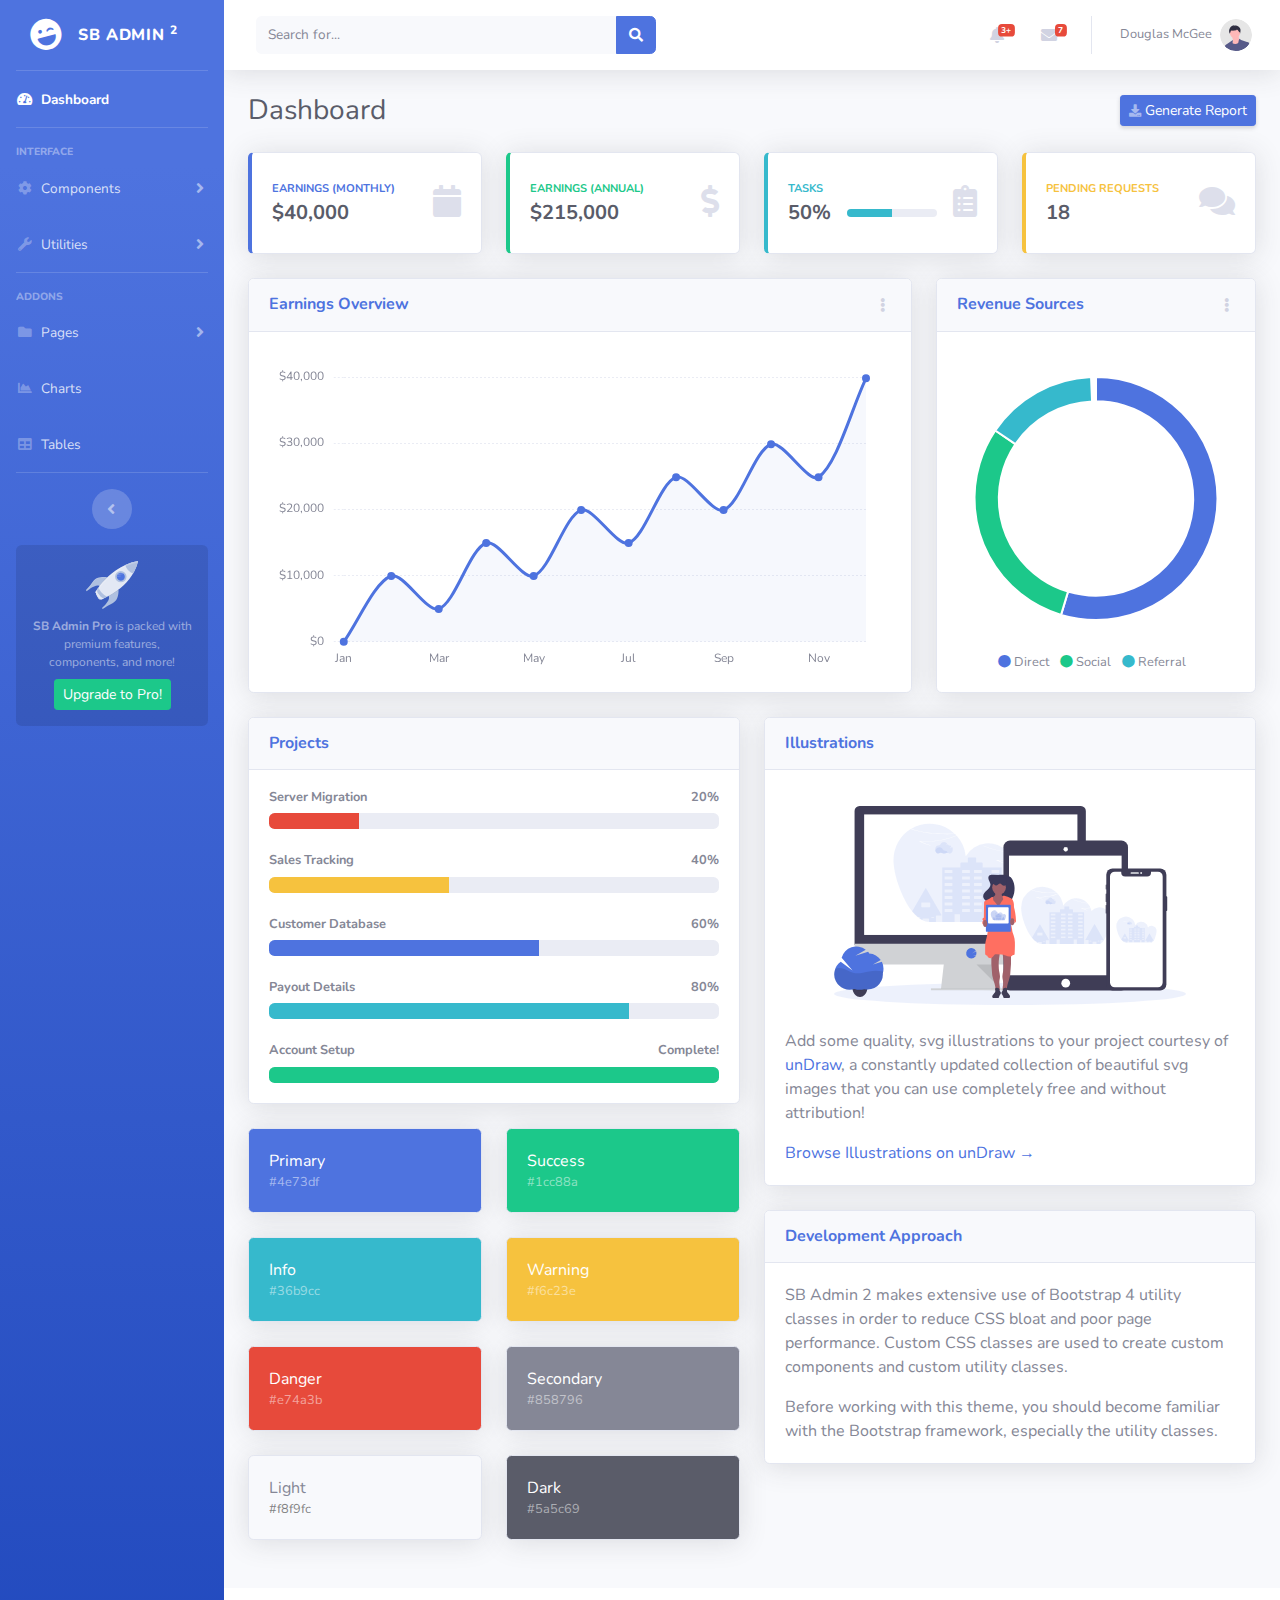
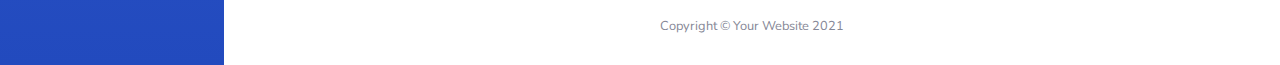
==== index.html @ ec5f6f96 "commit load template" ====
<!DOCTYPE html>
<html lang="en">

<head>

    <meta charset="utf-8">
    <meta http-equiv="X-UA-Compatible" content="IE=edge">
    <meta name="viewport" content="width=device-width, initial-scale=1, shrink-to-fit=no">
    <meta name="description" content="">
    <meta name="author" content="">

    <title>SB Admin 2 - Dashboard</title>

    <!-- Custom fonts for this template-->
    <link href="vendor/fontawesome-free/css/all.min.css" rel="stylesheet" type="text/css">
    <link
        href="https://fonts.googleapis.com/css?family=Nunito:200,200i,300,300i,400,400i,600,600i,700,700i,800,800i,900,900i"
        rel="stylesheet">

    <!-- Custom styles for this template-->
    <link href="css/sb-admin-2.min.css" rel="stylesheet">

</head>

<body id="page-top">

    <!-- Page Wrapper -->
    <div id="wrapper">

        <!-- Sidebar -->
        <ul class="navbar-nav bg-gradient-primary sidebar sidebar-dark accordion" id="accordionSidebar">

            <!-- Sidebar - Brand -->
            <a class="sidebar-brand d-flex align-items-center justify-content-center" href="index.html">
                <div class="sidebar-brand-icon rotate-n-15">
                    <i class="fas fa-laugh-wink"></i>
                </div>
                <div class="sidebar-brand-text mx-3">SB Admin <sup>2</sup></div>
            </a>

            <!-- Divider -->
            <hr class="sidebar-divider my-0">

            <!-- Nav Item - Dashboard -->
            <li class="nav-item active">
                <a class="nav-link" href="index.html">
                    <i class="fas fa-fw fa-tachometer-alt"></i>
                    <span>Dashboard</span></a>
            </li>

            <!-- Divider -->
            <hr class="sidebar-divider">

            <!-- Heading -->
            <div class="sidebar-heading">
                Interface
            </div>

            <!-- Nav Item - Pages Collapse Menu -->
            <li class="nav-item">
                <a class="nav-link collapsed" href="#" data-toggle="collapse" data-target="#collapseTwo"
                    aria-expanded="true" aria-controls="collapseTwo">
                    <i class="fas fa-fw fa-cog"></i>
                    <span>Components</span>
                </a>
                <div id="collapseTwo" class="collapse" aria-labelledby="headingTwo" data-parent="#accordionSidebar">
                    <div class="bg-white py-2 collapse-inner rounded">
                        <h6 class="collapse-header">Custom Components:</h6>
                        <a class="collapse-item" href="buttons.html">Buttons</a>
                        <a class="collapse-item" href="cards.html">Cards</a>
                    </div>
                </div>
            </li>

            <!-- Nav Item - Utilities Collapse Menu -->
            <li class="nav-item">
                <a class="nav-link collapsed" href="#" data-toggle="collapse" data-target="#collapseUtilities"
                    aria-expanded="true" aria-controls="collapseUtilities">
                    <i class="fas fa-fw fa-wrench"></i>
                    <span>Utilities</span>
                </a>
                <div id="collapseUtilities" class="collapse" aria-labelledby="headingUtilities"
                    data-parent="#accordionSidebar">
                    <div class="bg-white py-2 collapse-inner rounded">
                        <h6 class="collapse-header">Custom Utilities:</h6>
                        <a class="collapse-item" href="utilities-color.html">Colors</a>
                        <a class="collapse-item" href="utilities-border.html">Borders</a>
                        <a class="collapse-item" href="utilities-animation.html">Animations</a>
                        <a class="collapse-item" href="utilities-other.html">Other</a>
                    </div>
                </div>
            </li>

            <!-- Divider -->
            <hr class="sidebar-divider">

            <!-- Heading -->
            <div class="sidebar-heading">
                Addons
            </div>

            <!-- Nav Item - Pages Collapse Menu -->
            <li class="nav-item">
                <a class="nav-link collapsed" href="#" data-toggle="collapse" data-target="#collapsePages"
                    aria-expanded="true" aria-controls="collapsePages">
                    <i class="fas fa-fw fa-folder"></i>
                    <span>Pages</span>
                </a>
                <div id="collapsePages" class="collapse" aria-labelledby="headingPages" data-parent="#accordionSidebar">
                    <div class="bg-white py-2 collapse-inner rounded">
                        <h6 class="collapse-header">Login Screens:</h6>
                        <a class="collapse-item" href="login.html">Login</a>
                        <a class="collapse-item" href="register.html">Register</a>
                        <a class="collapse-item" href="forgot-password.html">Forgot Password</a>
                        <div class="collapse-divider"></div>
                        <h6 class="collapse-header">Other Pages:</h6>
                        <a class="collapse-item" href="404.html">404 Page</a>
                        <a class="collapse-item" href="blank.html">Blank Page</a>
                    </div>
                </div>
            </li>

            <!-- Nav Item - Charts -->
            <li class="nav-item">
                <a class="nav-link" href="charts.html">
                    <i class="fas fa-fw fa-chart-area"></i>
                    <span>Charts</span></a>
            </li>

            <!-- Nav Item - Tables -->
            <li class="nav-item">
                <a class="nav-link" href="tables.html">
                    <i class="fas fa-fw fa-table"></i>
                    <span>Tables</span></a>
            </li>

            <!-- Divider -->
            <hr class="sidebar-divider d-none d-md-block">

            <!-- Sidebar Toggler (Sidebar) -->
            <div class="text-center d-none d-md-inline">
                <button class="rounded-circle border-0" id="sidebarToggle"></button>
            </div>

            <!-- Sidebar Message -->
            <div class="sidebar-card d-none d-lg-flex">
                <img class="sidebar-card-illustration mb-2" src="img/undraw_rocket.svg" alt="...">
                <p class="text-center mb-2"><strong>SB Admin Pro</strong> is packed with premium features, components, and more!</p>
                <a class="btn btn-success btn-sm" href="https://startbootstrap.com/theme/sb-admin-pro">Upgrade to Pro!</a>
            </div>

        </ul>
        <!-- End of Sidebar -->

        <!-- Content Wrapper -->
        <div id="content-wrapper" class="d-flex flex-column">

            <!-- Main Content -->
            <div id="content">

                <!-- Topbar -->
                <nav class="navbar navbar-expand navbar-light bg-white topbar mb-4 static-top shadow">

                    <!-- Sidebar Toggle (Topbar) -->
                    <button id="sidebarToggleTop" class="btn btn-link d-md-none rounded-circle mr-3">
                        <i class="fa fa-bars"></i>
                    </button>

                    <!-- Topbar Search -->
                    <form
                        class="d-none d-sm-inline-block form-inline mr-auto ml-md-3 my-2 my-md-0 mw-100 navbar-search">
                        <div class="input-group">
                            <input type="text" class="form-control bg-light border-0 small" placeholder="Search for..."
                                aria-label="Search" aria-describedby="basic-addon2">
                            <div class="input-group-append">
                                <button class="btn btn-primary" type="button">
                                    <i class="fas fa-search fa-sm"></i>
                                </button>
                            </div>
                        </div>
                    </form>

                    <!-- Topbar Navbar -->
                    <ul class="navbar-nav ml-auto">

                        <!-- Nav Item - Search Dropdown (Visible Only XS) -->
                        <li class="nav-item dropdown no-arrow d-sm-none">
                            <a class="nav-link dropdown-toggle" href="#" id="searchDropdown" role="button"
                                data-toggle="dropdown" aria-haspopup="true" aria-expanded="false">
                                <i class="fas fa-search fa-fw"></i>
                            </a>
                            <!-- Dropdown - Messages -->
                            <div class="dropdown-menu dropdown-menu-right p-3 shadow animated--grow-in"
                                aria-labelledby="searchDropdown">
                                <form class="form-inline mr-auto w-100 navbar-search">
                                    <div class="input-group">
                                        <input type="text" class="form-control bg-light border-0 small"
                                            placeholder="Search for..." aria-label="Search"
                                            aria-describedby="basic-addon2">
                                        <div class="input-group-append">
                                            <button class="btn btn-primary" type="button">
                                                <i class="fas fa-search fa-sm"></i>
                                            </button>
                                        </div>
                                    </div>
                                </form>
                            </div>
                        </li>

                        <!-- Nav Item - Alerts -->
                        <li class="nav-item dropdown no-arrow mx-1">
                            <a class="nav-link dropdown-toggle" href="#" id="alertsDropdown" role="button"
                                data-toggle="dropdown" aria-haspopup="true" aria-expanded="false">
                                <i class="fas fa-bell fa-fw"></i>
                                <!-- Counter - Alerts -->
                                <span class="badge badge-danger badge-counter">3+</span>
                            </a>
                            <!-- Dropdown - Alerts -->
                            <div class="dropdown-list dropdown-menu dropdown-menu-right shadow animated--grow-in"
                                aria-labelledby="alertsDropdown">
                                <h6 class="dropdown-header">
                                    Alerts Center
                                </h6>
                                <a class="dropdown-item d-flex align-items-center" href="#">
                                    <div class="mr-3">
                                        <div class="icon-circle bg-primary">
                                            <i class="fas fa-file-alt text-white"></i>
                                        </div>
                                    </div>
                                    <div>
                                        <div class="small text-gray-500">December 12, 2019</div>
                                        <span class="font-weight-bold">A new monthly report is ready to download!</span>
                                    </div>
                                </a>
                                <a class="dropdown-item d-flex align-items-center" href="#">
                                    <div class="mr-3">
                                        <div class="icon-circle bg-success">
                                            <i class="fas fa-donate text-white"></i>
                                        </div>
                                    </div>
                                    <div>
                                        <div class="small text-gray-500">December 7, 2019</div>
                                        $290.29 has been deposited into your account!
                                    </div>
                                </a>
                                <a class="dropdown-item d-flex align-items-center" href="#">
                                    <div class="mr-3">
                                        <div class="icon-circle bg-warning">
                                            <i class="fas fa-exclamation-triangle text-white"></i>
                                        </div>
                                    </div>
                                    <div>
                                        <div class="small text-gray-500">December 2, 2019</div>
                                        Spending Alert: We've noticed unusually high spending for your account.
                                    </div>
                                </a>
                                <a class="dropdown-item text-center small text-gray-500" href="#">Show All Alerts</a>
                            </div>
                        </li>

                        <!-- Nav Item - Messages -->
                        <li class="nav-item dropdown no-arrow mx-1">
                            <a class="nav-link dropdown-toggle" href="#" id="messagesDropdown" role="button"
                                data-toggle="dropdown" aria-haspopup="true" aria-expanded="false">
                                <i class="fas fa-envelope fa-fw"></i>
                                <!-- Counter - Messages -->
                                <span class="badge badge-danger badge-counter">7</span>
                            </a>
                            <!-- Dropdown - Messages -->
                            <div class="dropdown-list dropdown-menu dropdown-menu-right shadow animated--grow-in"
                                aria-labelledby="messagesDropdown">
                                <h6 class="dropdown-header">
                                    Message Center
                                </h6>
                                <a class="dropdown-item d-flex align-items-center" href="#">
                                    <div class="dropdown-list-image mr-3">
                                        <img class="rounded-circle" src="img/undraw_profile_1.svg"
                                            alt="...">
                                        <div class="status-indicator bg-success"></div>
                                    </div>
                                    <div class="font-weight-bold">
                                        <div class="text-truncate">Hi there! I am wondering if you can help me with a
                                            problem I've been having.</div>
                                        <div class="small text-gray-500">Emily Fowler · 58m</div>
                                    </div>
                                </a>
                                <a class="dropdown-item d-flex align-items-center" href="#">
                                    <div class="dropdown-list-image mr-3">
                                        <img class="rounded-circle" src="img/undraw_profile_2.svg"
                                            alt="...">
                                        <div class="status-indicator"></div>
                                    </div>
                                    <div>
                                        <div class="text-truncate">I have the photos that you ordered last month, how
                                            would you like them sent to you?</div>
                                        <div class="small text-gray-500">Jae Chun · 1d</div>
                                    </div>
                                </a>
                                <a class="dropdown-item d-flex align-items-center" href="#">
                                    <div class="dropdown-list-image mr-3">
                                        <img class="rounded-circle" src="img/undraw_profile_3.svg"
                                            alt="...">
                                        <div class="status-indicator bg-warning"></div>
                                    </div>
                                    <div>
                                        <div class="text-truncate">Last month's report looks great, I am very happy with
                                            the progress so far, keep up the good work!</div>
                                        <div class="small text-gray-500">Morgan Alvarez · 2d</div>
                                    </div>
                                </a>
                                <a class="dropdown-item d-flex align-items-center" href="#">
                                    <div class="dropdown-list-image mr-3">
                                        <img class="rounded-circle" src="https://source.unsplash.com/Mv9hjnEUHR4/60x60"
                                            alt="...">
                                        <div class="status-indicator bg-success"></div>
                                    </div>
                                    <div>
                                        <div class="text-truncate">Am I a good boy? The reason I ask is because someone
                                            told me that people say this to all dogs, even if they aren't good...</div>
                                        <div class="small text-gray-500">Chicken the Dog · 2w</div>
                                    </div>
                                </a>
                                <a class="dropdown-item text-center small text-gray-500" href="#">Read More Messages</a>
                            </div>
                        </li>

                        <div class="topbar-divider d-none d-sm-block"></div>

                        <!-- Nav Item - User Information -->
                        <li class="nav-item dropdown no-arrow">
                            <a class="nav-link dropdown-toggle" href="#" id="userDropdown" role="button"
                                data-toggle="dropdown" aria-haspopup="true" aria-expanded="false">
                                <span class="mr-2 d-none d-lg-inline text-gray-600 small">Douglas McGee</span>
                                <img class="img-profile rounded-circle"
                                    src="img/undraw_profile.svg">
                            </a>
                            <!-- Dropdown - User Information -->
                            <div class="dropdown-menu dropdown-menu-right shadow animated--grow-in"
                                aria-labelledby="userDropdown">
                                <a class="dropdown-item" href="#">
                                    <i class="fas fa-user fa-sm fa-fw mr-2 text-gray-400"></i>
                                    Profile
                                </a>
                                <a class="dropdown-item" href="#">
                                    <i class="fas fa-cogs fa-sm fa-fw mr-2 text-gray-400"></i>
                                    Settings
                                </a>
                                <a class="dropdown-item" href="#">
                                    <i class="fas fa-list fa-sm fa-fw mr-2 text-gray-400"></i>
                                    Activity Log
                                </a>
                                <div class="dropdown-divider"></div>
                                <a class="dropdown-item" href="#" data-toggle="modal" data-target="#logoutModal">
                                    <i class="fas fa-sign-out-alt fa-sm fa-fw mr-2 text-gray-400"></i>
                                    Logout
                                </a>
                            </div>
                        </li>

                    </ul>

                </nav>
                <!-- End of Topbar -->

                <!-- Begin Page Content -->
                <div class="container-fluid">

                    <!-- Page Heading -->
                    <div class="d-sm-flex align-items-center justify-content-between mb-4">
                        <h1 class="h3 mb-0 text-gray-800">Dashboard</h1>
                        <a href="#" class="d-none d-sm-inline-block btn btn-sm btn-primary shadow-sm"><i
                                class="fas fa-download fa-sm text-white-50"></i> Generate Report</a>
                    </div>

                    <!-- Content Row -->
                    <div class="row">

                        <!-- Earnings (Monthly) Card Example -->
                        <div class="col-xl-3 col-md-6 mb-4">
                            <div class="card border-left-primary shadow h-100 py-2">
                                <div class="card-body">
                                    <div class="row no-gutters align-items-center">
                                        <div class="col mr-2">
                                            <div class="text-xs font-weight-bold text-primary text-uppercase mb-1">
                                                Earnings (Monthly)</div>
                                            <div class="h5 mb-0 font-weight-bold text-gray-800">$40,000</div>
                                        </div>
                                        <div class="col-auto">
                                            <i class="fas fa-calendar fa-2x text-gray-300"></i>
                                        </div>
                                    </div>
                                </div>
                            </div>
                        </div>

                        <!-- Earnings (Monthly) Card Example -->
                        <div class="col-xl-3 col-md-6 mb-4">
                            <div class="card border-left-success shadow h-100 py-2">
                                <div class="card-body">
                                    <div class="row no-gutters align-items-center">
                                        <div class="col mr-2">
                                            <div class="text-xs font-weight-bold text-success text-uppercase mb-1">
                                                Earnings (Annual)</div>
                                            <div class="h5 mb-0 font-weight-bold text-gray-800">$215,000</div>
                                        </div>
                                        <div class="col-auto">
                                            <i class="fas fa-dollar-sign fa-2x text-gray-300"></i>
                                        </div>
                                    </div>
                                </div>
                            </div>
                        </div>

                        <!-- Earnings (Monthly) Card Example -->
                        <div class="col-xl-3 col-md-6 mb-4">
                            <div class="card border-left-info shadow h-100 py-2">
                                <div class="card-body">
                                    <div class="row no-gutters align-items-center">
                                        <div class="col mr-2">
                                            <div class="text-xs font-weight-bold text-info text-uppercase mb-1">Tasks
                                            </div>
                                            <div class="row no-gutters align-items-center">
                                                <div class="col-auto">
                                                    <div class="h5 mb-0 mr-3 font-weight-bold text-gray-800">50%</div>
                                                </div>
                                                <div class="col">
                                                    <div class="progress progress-sm mr-2">
                                                        <div class="progress-bar bg-info" role="progressbar"
                                                            style="width: 50%" aria-valuenow="50" aria-valuemin="0"
                                                            aria-valuemax="100"></div>
                                                    </div>
                                                </div>
                                            </div>
                                        </div>
                                        <div class="col-auto">
                                            <i class="fas fa-clipboard-list fa-2x text-gray-300"></i>
                                        </div>
                                    </div>
                                </div>
                            </div>
                        </div>

                        <!-- Pending Requests Card Example -->
                        <div class="col-xl-3 col-md-6 mb-4">
                            <div class="card border-left-warning shadow h-100 py-2">
                                <div class="card-body">
                                    <div class="row no-gutters align-items-center">
                                        <div class="col mr-2">
                                            <div class="text-xs font-weight-bold text-warning text-uppercase mb-1">
                                                Pending Requests</div>
                                            <div class="h5 mb-0 font-weight-bold text-gray-800">18</div>
                                        </div>
                                        <div class="col-auto">
                                            <i class="fas fa-comments fa-2x text-gray-300"></i>
                                        </div>
                                    </div>
                                </div>
                            </div>
                        </div>
                    </div>

                    <!-- Content Row -->

                    <div class="row">

                        <!-- Area Chart -->
                        <div class="col-xl-8 col-lg-7">
                            <div class="card shadow mb-4">
                                <!-- Card Header - Dropdown -->
                                <div
                                    class="card-header py-3 d-flex flex-row align-items-center justify-content-between">
                                    <h6 class="m-0 font-weight-bold text-primary">Earnings Overview</h6>
                                    <div class="dropdown no-arrow">
                                        <a class="dropdown-toggle" href="#" role="button" id="dropdownMenuLink"
                                            data-toggle="dropdown" aria-haspopup="true" aria-expanded="false">
                                            <i class="fas fa-ellipsis-v fa-sm fa-fw text-gray-400"></i>
                                        </a>
                                        <div class="dropdown-menu dropdown-menu-right shadow animated--fade-in"
                                            aria-labelledby="dropdownMenuLink">
                                            <div class="dropdown-header">Dropdown Header:</div>
                                            <a class="dropdown-item" href="#">Action</a>
                                            <a class="dropdown-item" href="#">Another action</a>
                                            <div class="dropdown-divider"></div>
                                            <a class="dropdown-item" href="#">Something else here</a>
                                        </div>
                                    </div>
                                </div>
                                <!-- Card Body -->
                                <div class="card-body">
                                    <div class="chart-area">
                                        <canvas id="myAreaChart"></canvas>
                                    </div>
                                </div>
                            </div>
                        </div>

                        <!-- Pie Chart -->
                        <div class="col-xl-4 col-lg-5">
                            <div class="card shadow mb-4">
                                <!-- Card Header - Dropdown -->
                                <div
                                    class="card-header py-3 d-flex flex-row align-items-center justify-content-between">
                                    <h6 class="m-0 font-weight-bold text-primary">Revenue Sources</h6>
                                    <div class="dropdown no-arrow">
                                        <a class="dropdown-toggle" href="#" role="button" id="dropdownMenuLink"
                                            data-toggle="dropdown" aria-haspopup="true" aria-expanded="false">
                                            <i class="fas fa-ellipsis-v fa-sm fa-fw text-gray-400"></i>
                                        </a>
                                        <div class="dropdown-menu dropdown-menu-right shadow animated--fade-in"
                                            aria-labelledby="dropdownMenuLink">
                                            <div class="dropdown-header">Dropdown Header:</div>
                                            <a class="dropdown-item" href="#">Action</a>
                                            <a class="dropdown-item" href="#">Another action</a>
                                            <div class="dropdown-divider"></div>
                                            <a class="dropdown-item" href="#">Something else here</a>
                                        </div>
                                    </div>
                                </div>
                                <!-- Card Body -->
                                <div class="card-body">
                                    <div class="chart-pie pt-4 pb-2">
                                        <canvas id="myPieChart"></canvas>
                                    </div>
                                    <div class="mt-4 text-center small">
                                        <span class="mr-2">
                                            <i class="fas fa-circle text-primary"></i> Direct
                                        </span>
                                        <span class="mr-2">
                                            <i class="fas fa-circle text-success"></i> Social
                                        </span>
                                        <span class="mr-2">
                                            <i class="fas fa-circle text-info"></i> Referral
                                        </span>
                                    </div>
                                </div>
                            </div>
                        </div>
                    </div>

                    <!-- Content Row -->
                    <div class="row">

                        <!-- Content Column -->
                        <div class="col-lg-6 mb-4">

                            <!-- Project Card Example -->
                            <div class="card shadow mb-4">
                                <div class="card-header py-3">
                                    <h6 class="m-0 font-weight-bold text-primary">Projects</h6>
                                </div>
                                <div class="card-body">
                                    <h4 class="small font-weight-bold">Server Migration <span
                                            class="float-right">20%</span></h4>
                                    <div class="progress mb-4">
                                        <div class="progress-bar bg-danger" role="progressbar" style="width: 20%"
                                            aria-valuenow="20" aria-valuemin="0" aria-valuemax="100"></div>
                                    </div>
                                    <h4 class="small font-weight-bold">Sales Tracking <span
                                            class="float-right">40%</span></h4>
                                    <div class="progress mb-4">
                                        <div class="progress-bar bg-warning" role="progressbar" style="width: 40%"
                                            aria-valuenow="40" aria-valuemin="0" aria-valuemax="100"></div>
                                    </div>
                                    <h4 class="small font-weight-bold">Customer Database <span
                                            class="float-right">60%</span></h4>
                                    <div class="progress mb-4">
                                        <div class="progress-bar" role="progressbar" style="width: 60%"
                                            aria-valuenow="60" aria-valuemin="0" aria-valuemax="100"></div>
                                    </div>
                                    <h4 class="small font-weight-bold">Payout Details <span
                                            class="float-right">80%</span></h4>
                                    <div class="progress mb-4">
                                        <div class="progress-bar bg-info" role="progressbar" style="width: 80%"
                                            aria-valuenow="80" aria-valuemin="0" aria-valuemax="100"></div>
                                    </div>
                                    <h4 class="small font-weight-bold">Account Setup <span
                                            class="float-right">Complete!</span></h4>
                                    <div class="progress">
                                        <div class="progress-bar bg-success" role="progressbar" style="width: 100%"
                                            aria-valuenow="100" aria-valuemin="0" aria-valuemax="100"></div>
                                    </div>
                                </div>
                            </div>

                            <!-- Color System -->
                            <div class="row">
                                <div class="col-lg-6 mb-4">
                                    <div class="card bg-primary text-white shadow">
                                        <div class="card-body">
                                            Primary
                                            <div class="text-white-50 small">#4e73df</div>
                                        </div>
                                    </div>
                                </div>
                                <div class="col-lg-6 mb-4">
                                    <div class="card bg-success text-white shadow">
                                        <div class="card-body">
                                            Success
                                            <div class="text-white-50 small">#1cc88a</div>
                                        </div>
                                    </div>
                                </div>
                                <div class="col-lg-6 mb-4">
                                    <div class="card bg-info text-white shadow">
                                        <div class="card-body">
                                            Info
                                            <div class="text-white-50 small">#36b9cc</div>
                                        </div>
                                    </div>
                                </div>
                                <div class="col-lg-6 mb-4">
                                    <div class="card bg-warning text-white shadow">
                                        <div class="card-body">
                                            Warning
                                            <div class="text-white-50 small">#f6c23e</div>
                                        </div>
                                    </div>
                                </div>
                                <div class="col-lg-6 mb-4">
                                    <div class="card bg-danger text-white shadow">
                                        <div class="card-body">
                                            Danger
                                            <div class="text-white-50 small">#e74a3b</div>
                                        </div>
                                    </div>
                                </div>
                                <div class="col-lg-6 mb-4">
                                    <div class="card bg-secondary text-white shadow">
                                        <div class="card-body">
                                            Secondary
                                            <div class="text-white-50 small">#858796</div>
                                        </div>
                                    </div>
                                </div>
                                <div class="col-lg-6 mb-4">
                                    <div class="card bg-light text-black shadow">
                                        <div class="card-body">
                                            Light
                                            <div class="text-black-50 small">#f8f9fc</div>
                                        </div>
                                    </div>
                                </div>
                                <div class="col-lg-6 mb-4">
                                    <div class="card bg-dark text-white shadow">
                                        <div class="card-body">
                                            Dark
                                            <div class="text-white-50 small">#5a5c69</div>
                                        </div>
                                    </div>
                                </div>
                            </div>

                        </div>

                        <div class="col-lg-6 mb-4">

                            <!-- Illustrations -->
                            <div class="card shadow mb-4">
                                <div class="card-header py-3">
                                    <h6 class="m-0 font-weight-bold text-primary">Illustrations</h6>
                                </div>
                                <div class="card-body">
                                    <div class="text-center">
                                        <img class="img-fluid px-3 px-sm-4 mt-3 mb-4" style="width: 25rem;"
                                            src="img/undraw_posting_photo.svg" alt="...">
                                    </div>
                                    <p>Add some quality, svg illustrations to your project courtesy of <a
                                            target="_blank" rel="nofollow" href="https://undraw.co/">unDraw</a>, a
                                        constantly updated collection of beautiful svg images that you can use
                                        completely free and without attribution!</p>
                                    <a target="_blank" rel="nofollow" href="https://undraw.co/">Browse Illustrations on
                                        unDraw &rarr;</a>
                                </div>
                            </div>

                            <!-- Approach -->
                            <div class="card shadow mb-4">
                                <div class="card-header py-3">
                                    <h6 class="m-0 font-weight-bold text-primary">Development Approach</h6>
                                </div>
                                <div class="card-body">
                                    <p>SB Admin 2 makes extensive use of Bootstrap 4 utility classes in order to reduce
                                        CSS bloat and poor page performance. Custom CSS classes are used to create
                                        custom components and custom utility classes.</p>
                                    <p class="mb-0">Before working with this theme, you should become familiar with the
                                        Bootstrap framework, especially the utility classes.</p>
                                </div>
                            </div>

                        </div>
                    </div>

                </div>
                <!-- /.container-fluid -->

            </div>
            <!-- End of Main Content -->

            <!-- Footer -->
            <footer class="sticky-footer bg-white">
                <div class="container my-auto">
                    <div class="copyright text-center my-auto">
                        <span>Copyright &copy; Your Website 2021</span>
                    </div>
                </div>
            </footer>
            <!-- End of Footer -->

        </div>
        <!-- End of Content Wrapper -->

    </div>
    <!-- End of Page Wrapper -->

    <!-- Scroll to Top Button-->
    <a class="scroll-to-top rounded" href="#page-top">
        <i class="fas fa-angle-up"></i>
    </a>

    <!-- Logout Modal-->
    <div class="modal fade" id="logoutModal" tabindex="-1" role="dialog" aria-labelledby="exampleModalLabel"
        aria-hidden="true">
        <div class="modal-dialog" role="document">
            <div class="modal-content">
                <div class="modal-header">
                    <h5 class="modal-title" id="exampleModalLabel">Ready to Leave?</h5>
                    <button class="close" type="button" data-dismiss="modal" aria-label="Close">
                        <span aria-hidden="true">×</span>
                    </button>
                </div>
                <div class="modal-body">Select "Logout" below if you are ready to end your current session.</div>
                <div class="modal-footer">
                    <button class="btn btn-secondary" type="button" data-dismiss="modal">Cancel</button>
                    <a class="btn btn-primary" href="login.html">Logout</a>
                </div>
            </div>
        </div>
    </div>

    <!-- Bootstrap core JavaScript-->
    <script src="vendor/jquery/jquery.min.js"></script>
    <script src="vendor/bootstrap/js/bootstrap.bundle.min.js"></script>

    <!-- Core plugin JavaScript-->
    <script src="vendor/jquery-easing/jquery.easing.min.js"></script>

    <!-- Custom scripts for all pages-->
    <script src="js/sb-admin-2.min.js"></script>

    <!-- Page level plugins -->
    <script src="vendor/chart.js/Chart.min.js"></script>

    <!-- Page level custom scripts -->
    <script src="js/demo/chart-area-demo.js"></script>
    <script src="js/demo/chart-pie-demo.js"></script>

</body>

</html>
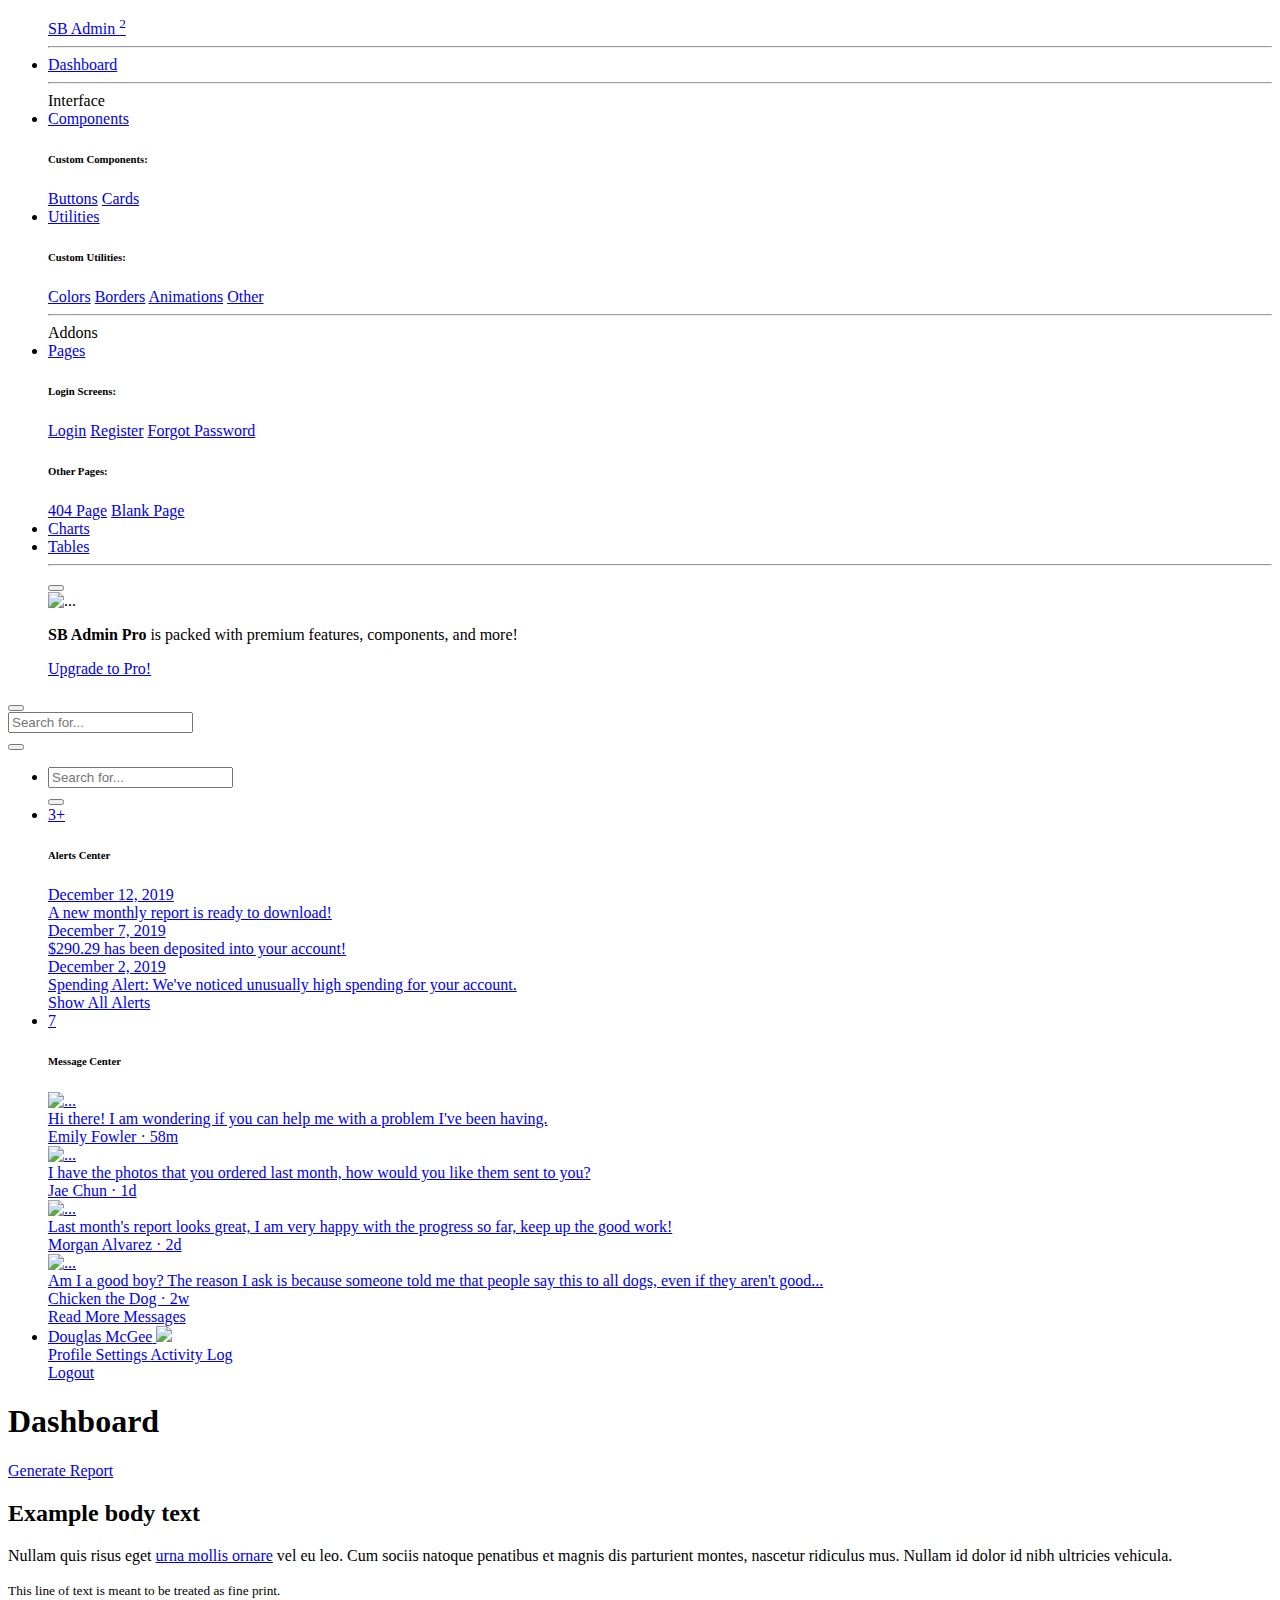
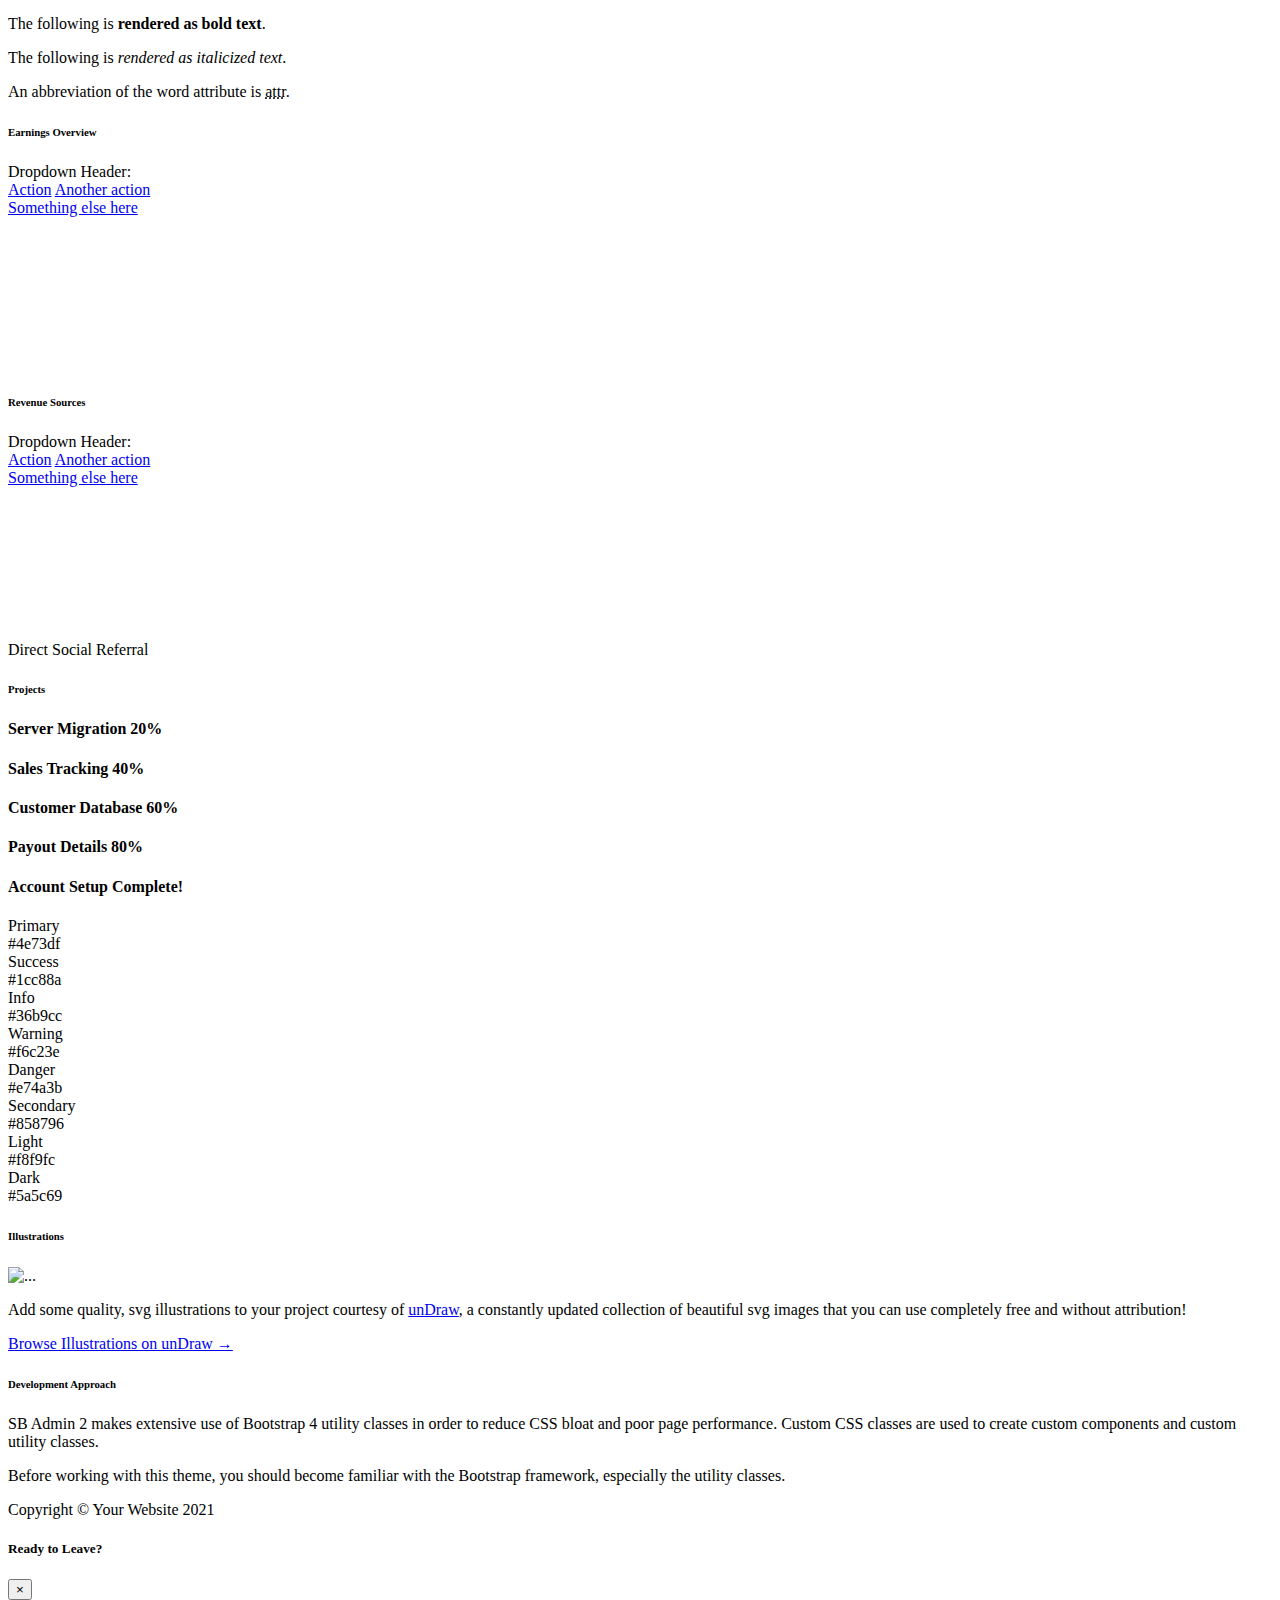
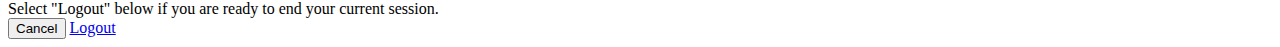
==== commit 017994dd: "change templates" ====
--- a/index.html
+++ b/index.html
@@ -376,87 +376,16 @@
                     <div class="row">
 
                         <!-- Earnings (Monthly) Card Example -->
-                        <div class="col-xl-3 col-md-6 mb-4">
-                            <div class="card border-left-primary shadow h-100 py-2">
-                                <div class="card-body">
-                                    <div class="row no-gutters align-items-center">
-                                        <div class="col mr-2">
-                                            <div class="text-xs font-weight-bold text-primary text-uppercase mb-1">
-                                                Earnings (Monthly)</div>
-                                            <div class="h5 mb-0 font-weight-bold text-gray-800">$40,000</div>
-                                        </div>
-                                        <div class="col-auto">
-                                            <i class="fas fa-calendar fa-2x text-gray-300"></i>
-                                        </div>
-                                    </div>
-                                </div>
-                            </div>
+                        <div class="">
+                            <h2>Example body text</h2>
+<p>Nullam quis risus eget <a href="#">urna mollis ornare</a> vel eu leo. Cum sociis natoque penatibus et magnis dis parturient montes, nascetur ridiculus mus. Nullam id dolor id nibh ultricies vehicula.</p>
+<p><small>This line of text is meant to be treated as fine print.</small></p>
+<p>The following is <strong>rendered as bold text</strong>.</p>
+<p>The following is <em>rendered as italicized text</em>.</p>
+<p>An abbreviation of the word attribute is <abbr title="attribute">attr</abbr>.</p>
                         </div>
 
-                        <!-- Earnings (Monthly) Card Example -->
-                        <div class="col-xl-3 col-md-6 mb-4">
-                            <div class="card border-left-success shadow h-100 py-2">
-                                <div class="card-body">
-                                    <div class="row no-gutters align-items-center">
-                                        <div class="col mr-2">
-                                            <div class="text-xs font-weight-bold text-success text-uppercase mb-1">
-                                                Earnings (Annual)</div>
-                                            <div class="h5 mb-0 font-weight-bold text-gray-800">$215,000</div>
-                                        </div>
-                                        <div class="col-auto">
-                                            <i class="fas fa-dollar-sign fa-2x text-gray-300"></i>
-                                        </div>
-                                    </div>
-                                </div>
-                            </div>
-                        </div>
-
-                        <!-- Earnings (Monthly) Card Example -->
-                        <div class="col-xl-3 col-md-6 mb-4">
-                            <div class="card border-left-info shadow h-100 py-2">
-                                <div class="card-body">
-                                    <div class="row no-gutters align-items-center">
-                                        <div class="col mr-2">
-                                            <div class="text-xs font-weight-bold text-info text-uppercase mb-1">Tasks
-                                            </div>
-                                            <div class="row no-gutters align-items-center">
-                                                <div class="col-auto">
-                                                    <div class="h5 mb-0 mr-3 font-weight-bold text-gray-800">50%</div>
-                                                </div>
-                                                <div class="col">
-                                                    <div class="progress progress-sm mr-2">
-                                                        <div class="progress-bar bg-info" role="progressbar"
-                                                            style="width: 50%" aria-valuenow="50" aria-valuemin="0"
-                                                            aria-valuemax="100"></div>
-                                                    </div>
-                                                </div>
-                                            </div>
-                                        </div>
-                                        <div class="col-auto">
-                                            <i class="fas fa-clipboard-list fa-2x text-gray-300"></i>
-                                        </div>
-                                    </div>
-                                </div>
-                            </div>
-                        </div>
-
-                        <!-- Pending Requests Card Example -->
-                        <div class="col-xl-3 col-md-6 mb-4">
-                            <div class="card border-left-warning shadow h-100 py-2">
-                                <div class="card-body">
-                                    <div class="row no-gutters align-items-center">
-                                        <div class="col mr-2">
-                                            <div class="text-xs font-weight-bold text-warning text-uppercase mb-1">
-                                                Pending Requests</div>
-                                            <div class="h5 mb-0 font-weight-bold text-gray-800">18</div>
-                                        </div>
-                                        <div class="col-auto">
-                                            <i class="fas fa-comments fa-2x text-gray-300"></i>
-                                        </div>
-                                    </div>
-                                </div>
-                            </div>
-                        </div>
+                        
                     </div>
 
                     <!-- Content Row -->
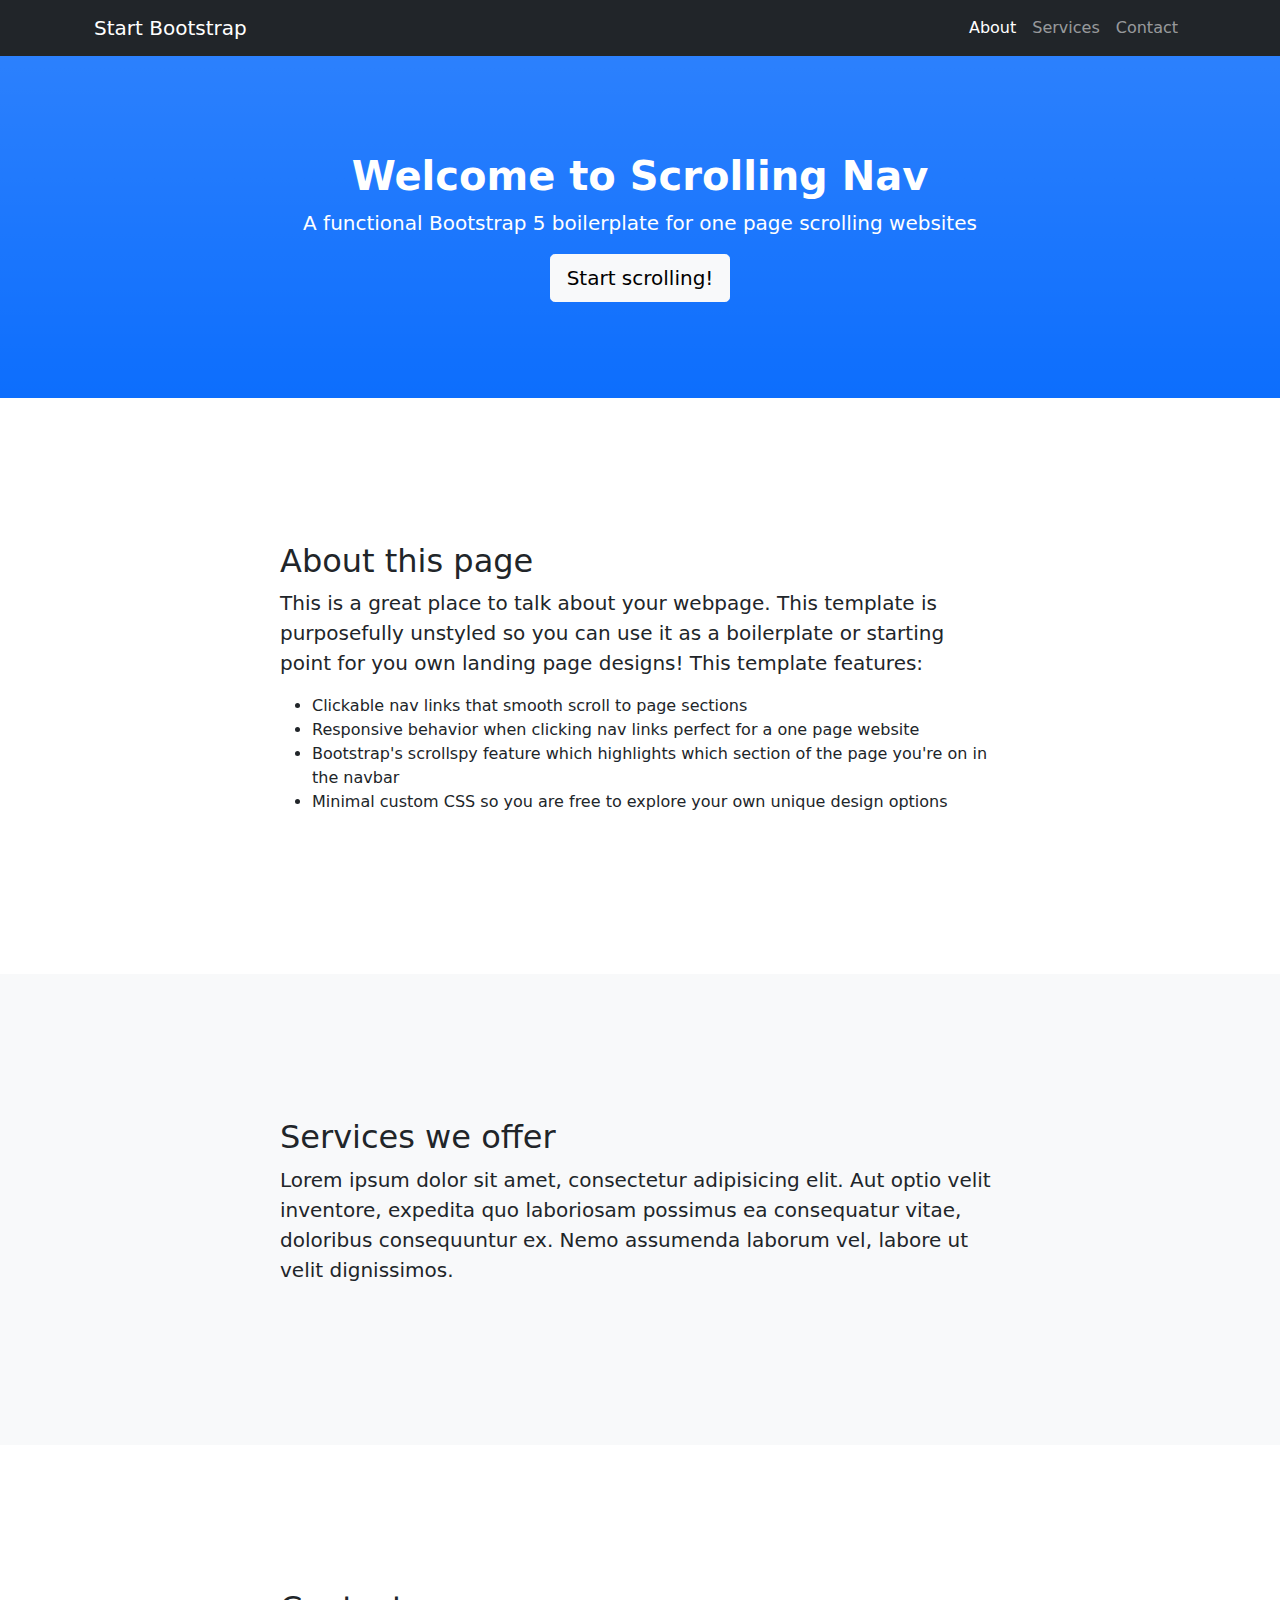
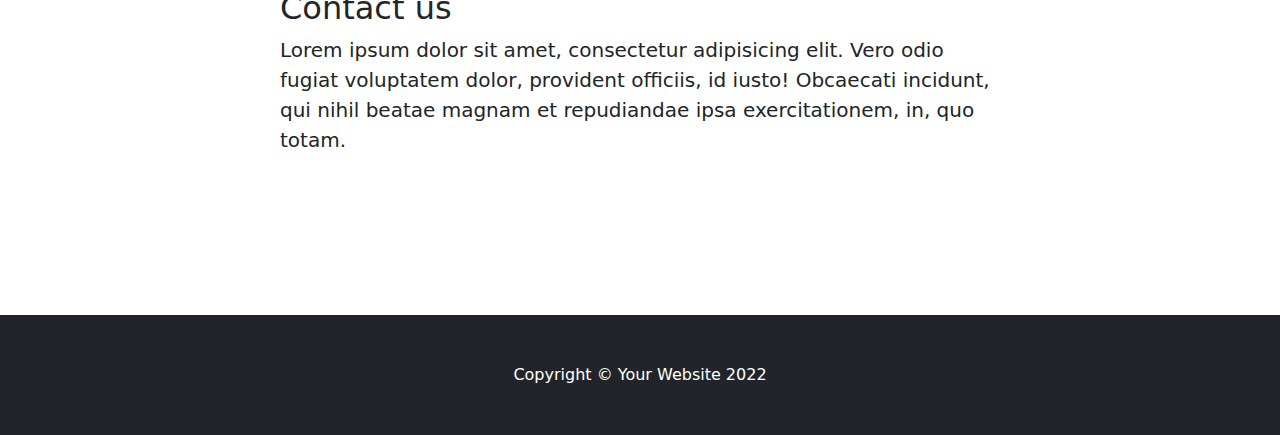
==== commit 5a1263c8: "update templates" ====
--- a/index.html
+++ b/index.html
@@ -1,688 +1,84 @@
 <!DOCTYPE html>
 <html lang="en">
-
-<head>
-
-    <meta charset="utf-8">
-    <meta http-equiv="X-UA-Compatible" content="IE=edge">
-    <meta name="viewport" content="width=device-width, initial-scale=1, shrink-to-fit=no">
-    <meta name="description" content="">
-    <meta name="author" content="">
-
-    <title>SB Admin 2 - Dashboard</title>
-
-    <!-- Custom fonts for this template-->
-    <link href="vendor/fontawesome-free/css/all.min.css" rel="stylesheet" type="text/css">
-    <link
-        href="https://fonts.googleapis.com/css?family=Nunito:200,200i,300,300i,400,400i,600,600i,700,700i,800,800i,900,900i"
-        rel="stylesheet">
-
-    <!-- Custom styles for this template-->
-    <link href="css/sb-admin-2.min.css" rel="stylesheet">
-
-</head>
-
-<body id="page-top">
-
-    <!-- Page Wrapper -->
-    <div id="wrapper">
-
-        <!-- Sidebar -->
-        <ul class="navbar-nav bg-gradient-primary sidebar sidebar-dark accordion" id="accordionSidebar">
-
-            <!-- Sidebar - Brand -->
-            <a class="sidebar-brand d-flex align-items-center justify-content-center" href="index.html">
-                <div class="sidebar-brand-icon rotate-n-15">
-                    <i class="fas fa-laugh-wink"></i>
+    <head>
+        <meta charset="utf-8" />
+        <meta name="viewport" content="width=device-width, initial-scale=1, shrink-to-fit=no" />
+        <meta name="description" content="" />
+        <meta name="author" content="" />
+        <title>Scrolling Nav - Start Bootstrap Template</title>
+        <link rel="icon" type="image/x-icon" href="assets/favicon.ico" />
+        <!-- Core theme CSS (includes Bootstrap)-->
+        <link href="css/styles.css" rel="stylesheet" />
+    </head>
+    <body id="page-top">
+        <!-- Navigation-->
+        <nav class="navbar navbar-expand-lg navbar-dark bg-dark fixed-top" id="mainNav">
+            <div class="container px-4">
+                <a class="navbar-brand" href="#page-top">Start Bootstrap</a>
+                <button class="navbar-toggler" type="button" data-bs-toggle="collapse" data-bs-target="#navbarResponsive" aria-controls="navbarResponsive" aria-expanded="false" aria-label="Toggle navigation"><span class="navbar-toggler-icon"></span></button>
+                <div class="collapse navbar-collapse" id="navbarResponsive">
+                    <ul class="navbar-nav ms-auto">
+                        <li class="nav-item"><a class="nav-link" href="#about">About</a></li>
+                        <li class="nav-item"><a class="nav-link" href="#services">Services</a></li>
+                        <li class="nav-item"><a class="nav-link" href="#contact">Contact</a></li>
+                    </ul>
                 </div>
-                <div class="sidebar-brand-text mx-3">SB Admin <sup>2</sup></div>
-            </a>
-
-            <!-- Divider -->
-            <hr class="sidebar-divider my-0">
-
-            <!-- Nav Item - Dashboard -->
-            <li class="nav-item active">
-                <a class="nav-link" href="index.html">
-                    <i class="fas fa-fw fa-tachometer-alt"></i>
-                    <span>Dashboard</span></a>
-            </li>
-
-            <!-- Divider -->
-            <hr class="sidebar-divider">
-
-            <!-- Heading -->
-            <div class="sidebar-heading">
-                Interface
             </div>
-
-            <!-- Nav Item - Pages Collapse Menu -->
-            <li class="nav-item">
-                <a class="nav-link collapsed" href="#" data-toggle="collapse" data-target="#collapseTwo"
-                    aria-expanded="true" aria-controls="collapseTwo">
-                    <i class="fas fa-fw fa-cog"></i>
-                    <span>Components</span>
-                </a>
-                <div id="collapseTwo" class="collapse" aria-labelledby="headingTwo" data-parent="#accordionSidebar">
-                    <div class="bg-white py-2 collapse-inner rounded">
-                        <h6 class="collapse-header">Custom Components:</h6>
-                        <a class="collapse-item" href="buttons.html">Buttons</a>
-                        <a class="collapse-item" href="cards.html">Cards</a>
+        </nav>
+        <!-- Header-->
+        <header class="bg-primary bg-gradient text-white">
+            <div class="container px-4 text-center">
+                <h1 class="fw-bolder">Welcome to Scrolling Nav</h1>
+                <p class="lead">A functional Bootstrap 5 boilerplate for one page scrolling websites</p>
+                <a class="btn btn-lg btn-light" href="#about">Start scrolling!</a>
+            </div>
+        </header>
+        <!-- About section-->
+        <section id="about">
+            <div class="container px-4">
+                <div class="row gx-4 justify-content-center">
+                    <div class="col-lg-8">
+                        <h2>About this page</h2>
+                        <p class="lead">This is a great place to talk about your webpage. This template is purposefully unstyled so you can use it as a boilerplate or starting point for you own landing page designs! This template features:</p>
+                        <ul>
+                            <li>Clickable nav links that smooth scroll to page sections</li>
+                            <li>Responsive behavior when clicking nav links perfect for a one page website</li>
+                            <li>Bootstrap's scrollspy feature which highlights which section of the page you're on in the navbar</li>
+                            <li>Minimal custom CSS so you are free to explore your own unique design options</li>
+                        </ul>
                     </div>
                 </div>
-            </li>
-
-            <!-- Nav Item - Utilities Collapse Menu -->
-            <li class="nav-item">
-                <a class="nav-link collapsed" href="#" data-toggle="collapse" data-target="#collapseUtilities"
-                    aria-expanded="true" aria-controls="collapseUtilities">
-                    <i class="fas fa-fw fa-wrench"></i>
-                    <span>Utilities</span>
-                </a>
-                <div id="collapseUtilities" class="collapse" aria-labelledby="headingUtilities"
-                    data-parent="#accordionSidebar">
-                    <div class="bg-white py-2 collapse-inner rounded">
-                        <h6 class="collapse-header">Custom Utilities:</h6>
-                        <a class="collapse-item" href="utilities-color.html">Colors</a>
-                        <a class="collapse-item" href="utilities-border.html">Borders</a>
-                        <a class="collapse-item" href="utilities-animation.html">Animations</a>
-                        <a class="collapse-item" href="utilities-other.html">Other</a>
+            </div>
+        </section>
+        <!-- Services section-->
+        <section class="bg-light" id="services">
+            <div class="container px-4">
+                <div class="row gx-4 justify-content-center">
+                    <div class="col-lg-8">
+                        <h2>Services we offer</h2>
+                        <p class="lead">Lorem ipsum dolor sit amet, consectetur adipisicing elit. Aut optio velit inventore, expedita quo laboriosam possimus ea consequatur vitae, doloribus consequuntur ex. Nemo assumenda laborum vel, labore ut velit dignissimos.</p>
                     </div>
                 </div>
-            </li>
-
-            <!-- Divider -->
-            <hr class="sidebar-divider">
-
-            <!-- Heading -->
-            <div class="sidebar-heading">
-                Addons
             </div>
-
-            <!-- Nav Item - Pages Collapse Menu -->
-            <li class="nav-item">
-                <a class="nav-link collapsed" href="#" data-toggle="collapse" data-target="#collapsePages"
-                    aria-expanded="true" aria-controls="collapsePages">
-                    <i class="fas fa-fw fa-folder"></i>
-                    <span>Pages</span>
-                </a>
-                <div id="collapsePages" class="collapse" aria-labelledby="headingPages" data-parent="#accordionSidebar">
-                    <div class="bg-white py-2 collapse-inner rounded">
-                        <h6 class="collapse-header">Login Screens:</h6>
-                        <a class="collapse-item" href="login.html">Login</a>
-                        <a class="collapse-item" href="register.html">Register</a>
-                        <a class="collapse-item" href="forgot-password.html">Forgot Password</a>
-                        <div class="collapse-divider"></div>
-                        <h6 class="collapse-header">Other Pages:</h6>
-                        <a class="collapse-item" href="404.html">404 Page</a>
-                        <a class="collapse-item" href="blank.html">Blank Page</a>
+        </section>
+        <!-- Contact section-->
+        <section id="contact">
+            <div class="container px-4">
+                <div class="row gx-4 justify-content-center">
+                    <div class="col-lg-8">
+                        <h2>Contact us</h2>
+                        <p class="lead">Lorem ipsum dolor sit amet, consectetur adipisicing elit. Vero odio fugiat voluptatem dolor, provident officiis, id iusto! Obcaecati incidunt, qui nihil beatae magnam et repudiandae ipsa exercitationem, in, quo totam.</p>
                     </div>
                 </div>
-            </li>
-
-            <!-- Nav Item - Charts -->
-            <li class="nav-item">
-                <a class="nav-link" href="charts.html">
-                    <i class="fas fa-fw fa-chart-area"></i>
-                    <span>Charts</span></a>
-            </li>
-
-            <!-- Nav Item - Tables -->
-            <li class="nav-item">
-                <a class="nav-link" href="tables.html">
-                    <i class="fas fa-fw fa-table"></i>
-                    <span>Tables</span></a>
-            </li>
-
-            <!-- Divider -->
-            <hr class="sidebar-divider d-none d-md-block">
-
-            <!-- Sidebar Toggler (Sidebar) -->
-            <div class="text-center d-none d-md-inline">
-                <button class="rounded-circle border-0" id="sidebarToggle"></button>
             </div>
-
-            <!-- Sidebar Message -->
-            <div class="sidebar-card d-none d-lg-flex">
-                <img class="sidebar-card-illustration mb-2" src="img/undraw_rocket.svg" alt="...">
-                <p class="text-center mb-2"><strong>SB Admin Pro</strong> is packed with premium features, components, and more!</p>
-                <a class="btn btn-success btn-sm" href="https://startbootstrap.com/theme/sb-admin-pro">Upgrade to Pro!</a>
-            </div>
-
-        </ul>
-        <!-- End of Sidebar -->
-
-        <!-- Content Wrapper -->
-        <div id="content-wrapper" class="d-flex flex-column">
-
-            <!-- Main Content -->
-            <div id="content">
-
-                <!-- Topbar -->
-                <nav class="navbar navbar-expand navbar-light bg-white topbar mb-4 static-top shadow">
-
-                    <!-- Sidebar Toggle (Topbar) -->
-                    <button id="sidebarToggleTop" class="btn btn-link d-md-none rounded-circle mr-3">
-                        <i class="fa fa-bars"></i>
-                    </button>
-
-                    <!-- Topbar Search -->
-                    <form
-                        class="d-none d-sm-inline-block form-inline mr-auto ml-md-3 my-2 my-md-0 mw-100 navbar-search">
-                        <div class="input-group">
-                            <input type="text" class="form-control bg-light border-0 small" placeholder="Search for..."
-                                aria-label="Search" aria-describedby="basic-addon2">
-                            <div class="input-group-append">
-                                <button class="btn btn-primary" type="button">
-                                    <i class="fas fa-search fa-sm"></i>
-                                </button>
-                            </div>
-                        </div>
-                    </form>
-
-                    <!-- Topbar Navbar -->
-                    <ul class="navbar-nav ml-auto">
-
-                        <!-- Nav Item - Search Dropdown (Visible Only XS) -->
-                        <li class="nav-item dropdown no-arrow d-sm-none">
-                            <a class="nav-link dropdown-toggle" href="#" id="searchDropdown" role="button"
-                                data-toggle="dropdown" aria-haspopup="true" aria-expanded="false">
-                                <i class="fas fa-search fa-fw"></i>
-                            </a>
-                            <!-- Dropdown - Messages -->
-                            <div class="dropdown-menu dropdown-menu-right p-3 shadow animated--grow-in"
-                                aria-labelledby="searchDropdown">
-                                <form class="form-inline mr-auto w-100 navbar-search">
-                                    <div class="input-group">
-                                        <input type="text" class="form-control bg-light border-0 small"
-                                            placeholder="Search for..." aria-label="Search"
-                                            aria-describedby="basic-addon2">
-                                        <div class="input-group-append">
-                                            <button class="btn btn-primary" type="button">
-                                                <i class="fas fa-search fa-sm"></i>
-                                            </button>
-                                        </div>
-                                    </div>
-                                </form>
-                            </div>
-                        </li>
-
-                        <!-- Nav Item - Alerts -->
-                        <li class="nav-item dropdown no-arrow mx-1">
-                            <a class="nav-link dropdown-toggle" href="#" id="alertsDropdown" role="button"
-                                data-toggle="dropdown" aria-haspopup="true" aria-expanded="false">
-                                <i class="fas fa-bell fa-fw"></i>
-                                <!-- Counter - Alerts -->
-                                <span class="badge badge-danger badge-counter">3+</span>
-                            </a>
-                            <!-- Dropdown - Alerts -->
-                            <div class="dropdown-list dropdown-menu dropdown-menu-right shadow animated--grow-in"
-                                aria-labelledby="alertsDropdown">
-                                <h6 class="dropdown-header">
-                                    Alerts Center
-                                </h6>
-                                <a class="dropdown-item d-flex align-items-center" href="#">
-                                    <div class="mr-3">
-                                        <div class="icon-circle bg-primary">
-                                            <i class="fas fa-file-alt text-white"></i>
-                                        </div>
-                                    </div>
-                                    <div>
-                                        <div class="small text-gray-500">December 12, 2019</div>
-                                        <span class="font-weight-bold">A new monthly report is ready to download!</span>
-                                    </div>
-                                </a>
-                                <a class="dropdown-item d-flex align-items-center" href="#">
-                                    <div class="mr-3">
-                                        <div class="icon-circle bg-success">
-                                            <i class="fas fa-donate text-white"></i>
-                                        </div>
-                                    </div>
-                                    <div>
-                                        <div class="small text-gray-500">December 7, 2019</div>
-                                        $290.29 has been deposited into your account!
-                                    </div>
-                                </a>
-                                <a class="dropdown-item d-flex align-items-center" href="#">
-                                    <div class="mr-3">
-                                        <div class="icon-circle bg-warning">
-                                            <i class="fas fa-exclamation-triangle text-white"></i>
-                                        </div>
-                                    </div>
-                                    <div>
-                                        <div class="small text-gray-500">December 2, 2019</div>
-                                        Spending Alert: We've noticed unusually high spending for your account.
-                                    </div>
-                                </a>
-                                <a class="dropdown-item text-center small text-gray-500" href="#">Show All Alerts</a>
-                            </div>
-                        </li>
-
-                        <!-- Nav Item - Messages -->
-                        <li class="nav-item dropdown no-arrow mx-1">
-                            <a class="nav-link dropdown-toggle" href="#" id="messagesDropdown" role="button"
-                                data-toggle="dropdown" aria-haspopup="true" aria-expanded="false">
-                                <i class="fas fa-envelope fa-fw"></i>
-                                <!-- Counter - Messages -->
-                                <span class="badge badge-danger badge-counter">7</span>
-                            </a>
-                            <!-- Dropdown - Messages -->
-                            <div class="dropdown-list dropdown-menu dropdown-menu-right shadow animated--grow-in"
-                                aria-labelledby="messagesDropdown">
-                                <h6 class="dropdown-header">
-                                    Message Center
-                                </h6>
-                                <a class="dropdown-item d-flex align-items-center" href="#">
-                                    <div class="dropdown-list-image mr-3">
-                                        <img class="rounded-circle" src="img/undraw_profile_1.svg"
-                                            alt="...">
-                                        <div class="status-indicator bg-success"></div>
-                                    </div>
-                                    <div class="font-weight-bold">
-                                        <div class="text-truncate">Hi there! I am wondering if you can help me with a
-                                            problem I've been having.</div>
-                                        <div class="small text-gray-500">Emily Fowler · 58m</div>
-                                    </div>
-                                </a>
-                                <a class="dropdown-item d-flex align-items-center" href="#">
-                                    <div class="dropdown-list-image mr-3">
-                                        <img class="rounded-circle" src="img/undraw_profile_2.svg"
-                                            alt="...">
-                                        <div class="status-indicator"></div>
-                                    </div>
-                                    <div>
-                                        <div class="text-truncate">I have the photos that you ordered last month, how
-                                            would you like them sent to you?</div>
-                                        <div class="small text-gray-500">Jae Chun · 1d</div>
-                                    </div>
-                                </a>
-                                <a class="dropdown-item d-flex align-items-center" href="#">
-                                    <div class="dropdown-list-image mr-3">
-                                        <img class="rounded-circle" src="img/undraw_profile_3.svg"
-                                            alt="...">
-                                        <div class="status-indicator bg-warning"></div>
-                                    </div>
-                                    <div>
-                                        <div class="text-truncate">Last month's report looks great, I am very happy with
-                                            the progress so far, keep up the good work!</div>
-                                        <div class="small text-gray-500">Morgan Alvarez · 2d</div>
-                                    </div>
-                                </a>
-                                <a class="dropdown-item d-flex align-items-center" href="#">
-                                    <div class="dropdown-list-image mr-3">
-                                        <img class="rounded-circle" src="https://source.unsplash.com/Mv9hjnEUHR4/60x60"
-                                            alt="...">
-                                        <div class="status-indicator bg-success"></div>
-                                    </div>
-                                    <div>
-                                        <div class="text-truncate">Am I a good boy? The reason I ask is because someone
-                                            told me that people say this to all dogs, even if they aren't good...</div>
-                                        <div class="small text-gray-500">Chicken the Dog · 2w</div>
-                                    </div>
-                                </a>
-                                <a class="dropdown-item text-center small text-gray-500" href="#">Read More Messages</a>
-                            </div>
-                        </li>
-
-                        <div class="topbar-divider d-none d-sm-block"></div>
-
-                        <!-- Nav Item - User Information -->
-                        <li class="nav-item dropdown no-arrow">
-                            <a class="nav-link dropdown-toggle" href="#" id="userDropdown" role="button"
-                                data-toggle="dropdown" aria-haspopup="true" aria-expanded="false">
-                                <span class="mr-2 d-none d-lg-inline text-gray-600 small">Douglas McGee</span>
-                                <img class="img-profile rounded-circle"
-                                    src="img/undraw_profile.svg">
-                            </a>
-                            <!-- Dropdown - User Information -->
-                            <div class="dropdown-menu dropdown-menu-right shadow animated--grow-in"
-                                aria-labelledby="userDropdown">
-                                <a class="dropdown-item" href="#">
-                                    <i class="fas fa-user fa-sm fa-fw mr-2 text-gray-400"></i>
-                                    Profile
-                                </a>
-                                <a class="dropdown-item" href="#">
-                                    <i class="fas fa-cogs fa-sm fa-fw mr-2 text-gray-400"></i>
-                                    Settings
-                                </a>
-                                <a class="dropdown-item" href="#">
-                                    <i class="fas fa-list fa-sm fa-fw mr-2 text-gray-400"></i>
-                                    Activity Log
-                                </a>
-                                <div class="dropdown-divider"></div>
-                                <a class="dropdown-item" href="#" data-toggle="modal" data-target="#logoutModal">
-                                    <i class="fas fa-sign-out-alt fa-sm fa-fw mr-2 text-gray-400"></i>
-                                    Logout
-                                </a>
-                            </div>
-                        </li>
-
-                    </ul>
-
-                </nav>
-                <!-- End of Topbar -->
-
-                <!-- Begin Page Content -->
-                <div class="container-fluid">
-
-                    <!-- Page Heading -->
-                    <div class="d-sm-flex align-items-center justify-content-between mb-4">
-                        <h1 class="h3 mb-0 text-gray-800">Dashboard</h1>
-                        <a href="#" class="d-none d-sm-inline-block btn btn-sm btn-primary shadow-sm"><i
-                                class="fas fa-download fa-sm text-white-50"></i> Generate Report</a>
-                    </div>
-
-                    <!-- Content Row -->
-                    <div class="row">
-
-                        <!-- Earnings (Monthly) Card Example -->
-                        <div class="">
-                            <h2>Example body text</h2>
-<p>Nullam quis risus eget <a href="#">urna mollis ornare</a> vel eu leo. Cum sociis natoque penatibus et magnis dis parturient montes, nascetur ridiculus mus. Nullam id dolor id nibh ultricies vehicula.</p>
-<p><small>This line of text is meant to be treated as fine print.</small></p>
-<p>The following is <strong>rendered as bold text</strong>.</p>
-<p>The following is <em>rendered as italicized text</em>.</p>
-<p>An abbreviation of the word attribute is <abbr title="attribute">attr</abbr>.</p>
-                        </div>
-
-                        
-                    </div>
-
-                    <!-- Content Row -->
-
-                    <div class="row">
-
-                        <!-- Area Chart -->
-                        <div class="col-xl-8 col-lg-7">
-                            <div class="card shadow mb-4">
-                                <!-- Card Header - Dropdown -->
-                                <div
-                                    class="card-header py-3 d-flex flex-row align-items-center justify-content-between">
-                                    <h6 class="m-0 font-weight-bold text-primary">Earnings Overview</h6>
-                                    <div class="dropdown no-arrow">
-                                        <a class="dropdown-toggle" href="#" role="button" id="dropdownMenuLink"
-                                            data-toggle="dropdown" aria-haspopup="true" aria-expanded="false">
-                                            <i class="fas fa-ellipsis-v fa-sm fa-fw text-gray-400"></i>
-                                        </a>
-                                        <div class="dropdown-menu dropdown-menu-right shadow animated--fade-in"
-                                            aria-labelledby="dropdownMenuLink">
-                                            <div class="dropdown-header">Dropdown Header:</div>
-                                            <a class="dropdown-item" href="#">Action</a>
-                                            <a class="dropdown-item" href="#">Another action</a>
-                                            <div class="dropdown-divider"></div>
-                                            <a class="dropdown-item" href="#">Something else here</a>
-                                        </div>
-                                    </div>
-                                </div>
-                                <!-- Card Body -->
-                                <div class="card-body">
-                                    <div class="chart-area">
-                                        <canvas id="myAreaChart"></canvas>
-                                    </div>
-                                </div>
-                            </div>
-                        </div>
-
-                        <!-- Pie Chart -->
-                        <div class="col-xl-4 col-lg-5">
-                            <div class="card shadow mb-4">
-                                <!-- Card Header - Dropdown -->
-                                <div
-                                    class="card-header py-3 d-flex flex-row align-items-center justify-content-between">
-                                    <h6 class="m-0 font-weight-bold text-primary">Revenue Sources</h6>
-                                    <div class="dropdown no-arrow">
-                                        <a class="dropdown-toggle" href="#" role="button" id="dropdownMenuLink"
-                                            data-toggle="dropdown" aria-haspopup="true" aria-expanded="false">
-                                            <i class="fas fa-ellipsis-v fa-sm fa-fw text-gray-400"></i>
-                                        </a>
-                                        <div class="dropdown-menu dropdown-menu-right shadow animated--fade-in"
-                                            aria-labelledby="dropdownMenuLink">
-                                            <div class="dropdown-header">Dropdown Header:</div>
-                                            <a class="dropdown-item" href="#">Action</a>
-                                            <a class="dropdown-item" href="#">Another action</a>
-                                            <div class="dropdown-divider"></div>
-                                            <a class="dropdown-item" href="#">Something else here</a>
-                                        </div>
-                                    </div>
-                                </div>
-                                <!-- Card Body -->
-                                <div class="card-body">
-                                    <div class="chart-pie pt-4 pb-2">
-                                        <canvas id="myPieChart"></canvas>
-                                    </div>
-                                    <div class="mt-4 text-center small">
-                                        <span class="mr-2">
-                                            <i class="fas fa-circle text-primary"></i> Direct
-                                        </span>
-                                        <span class="mr-2">
-                                            <i class="fas fa-circle text-success"></i> Social
-                                        </span>
-                                        <span class="mr-2">
-                                            <i class="fas fa-circle text-info"></i> Referral
-                                        </span>
-                                    </div>
-                                </div>
-                            </div>
-                        </div>
-                    </div>
-
-                    <!-- Content Row -->
-                    <div class="row">
-
-                        <!-- Content Column -->
-                        <div class="col-lg-6 mb-4">
-
-                            <!-- Project Card Example -->
-                            <div class="card shadow mb-4">
-                                <div class="card-header py-3">
-                                    <h6 class="m-0 font-weight-bold text-primary">Projects</h6>
-                                </div>
-                                <div class="card-body">
-                                    <h4 class="small font-weight-bold">Server Migration <span
-                                            class="float-right">20%</span></h4>
-                                    <div class="progress mb-4">
-                                        <div class="progress-bar bg-danger" role="progressbar" style="width: 20%"
-                                            aria-valuenow="20" aria-valuemin="0" aria-valuemax="100"></div>
-                                    </div>
-                                    <h4 class="small font-weight-bold">Sales Tracking <span
-                                            class="float-right">40%</span></h4>
-                                    <div class="progress mb-4">
-                                        <div class="progress-bar bg-warning" role="progressbar" style="width: 40%"
-                                            aria-valuenow="40" aria-valuemin="0" aria-valuemax="100"></div>
-                                    </div>
-                                    <h4 class="small font-weight-bold">Customer Database <span
-                                            class="float-right">60%</span></h4>
-                                    <div class="progress mb-4">
-                                        <div class="progress-bar" role="progressbar" style="width: 60%"
-                                            aria-valuenow="60" aria-valuemin="0" aria-valuemax="100"></div>
-                                    </div>
-                                    <h4 class="small font-weight-bold">Payout Details <span
-                                            class="float-right">80%</span></h4>
-                                    <div class="progress mb-4">
-                                        <div class="progress-bar bg-info" role="progressbar" style="width: 80%"
-                                            aria-valuenow="80" aria-valuemin="0" aria-valuemax="100"></div>
-                                    </div>
-                                    <h4 class="small font-weight-bold">Account Setup <span
-                                            class="float-right">Complete!</span></h4>
-                                    <div class="progress">
-                                        <div class="progress-bar bg-success" role="progressbar" style="width: 100%"
-                                            aria-valuenow="100" aria-valuemin="0" aria-valuemax="100"></div>
-                                    </div>
-                                </div>
-                            </div>
-
-                            <!-- Color System -->
-                            <div class="row">
-                                <div class="col-lg-6 mb-4">
-                                    <div class="card bg-primary text-white shadow">
-                                        <div class="card-body">
-                                            Primary
-                                            <div class="text-white-50 small">#4e73df</div>
-                                        </div>
-                                    </div>
-                                </div>
-                                <div class="col-lg-6 mb-4">
-                                    <div class="card bg-success text-white shadow">
-                                        <div class="card-body">
-                                            Success
-                                            <div class="text-white-50 small">#1cc88a</div>
-                                        </div>
-                                    </div>
-                                </div>
-                                <div class="col-lg-6 mb-4">
-                                    <div class="card bg-info text-white shadow">
-                                        <div class="card-body">
-                                            Info
-                                            <div class="text-white-50 small">#36b9cc</div>
-                                        </div>
-                                    </div>
-                                </div>
-                                <div class="col-lg-6 mb-4">
-                                    <div class="card bg-warning text-white shadow">
-                                        <div class="card-body">
-                                            Warning
-                                            <div class="text-white-50 small">#f6c23e</div>
-                                        </div>
-                                    </div>
-                                </div>
-                                <div class="col-lg-6 mb-4">
-                                    <div class="card bg-danger text-white shadow">
-                                        <div class="card-body">
-                                            Danger
-                                            <div class="text-white-50 small">#e74a3b</div>
-                                        </div>
-                                    </div>
-                                </div>
-                                <div class="col-lg-6 mb-4">
-                                    <div class="card bg-secondary text-white shadow">
-                                        <div class="card-body">
-                                            Secondary
-                                            <div class="text-white-50 small">#858796</div>
-                                        </div>
-                                    </div>
-                                </div>
-                                <div class="col-lg-6 mb-4">
-                                    <div class="card bg-light text-black shadow">
-                                        <div class="card-body">
-                                            Light
-                                            <div class="text-black-50 small">#f8f9fc</div>
-                                        </div>
-                                    </div>
-                                </div>
-                                <div class="col-lg-6 mb-4">
-                                    <div class="card bg-dark text-white shadow">
-                                        <div class="card-body">
-                                            Dark
-                                            <div class="text-white-50 small">#5a5c69</div>
-                                        </div>
-                                    </div>
-                                </div>
-                            </div>
-
-                        </div>
-
-                        <div class="col-lg-6 mb-4">
-
-                            <!-- Illustrations -->
-                            <div class="card shadow mb-4">
-                                <div class="card-header py-3">
-                                    <h6 class="m-0 font-weight-bold text-primary">Illustrations</h6>
-                                </div>
-                                <div class="card-body">
-                                    <div class="text-center">
-                                        <img class="img-fluid px-3 px-sm-4 mt-3 mb-4" style="width: 25rem;"
-                                            src="img/undraw_posting_photo.svg" alt="...">
-                                    </div>
-                                    <p>Add some quality, svg illustrations to your project courtesy of <a
-                                            target="_blank" rel="nofollow" href="https://undraw.co/">unDraw</a>, a
-                                        constantly updated collection of beautiful svg images that you can use
-                                        completely free and without attribution!</p>
-                                    <a target="_blank" rel="nofollow" href="https://undraw.co/">Browse Illustrations on
-                                        unDraw &rarr;</a>
-                                </div>
-                            </div>
-
-                            <!-- Approach -->
-                            <div class="card shadow mb-4">
-                                <div class="card-header py-3">
-                                    <h6 class="m-0 font-weight-bold text-primary">Development Approach</h6>
-                                </div>
-                                <div class="card-body">
-                                    <p>SB Admin 2 makes extensive use of Bootstrap 4 utility classes in order to reduce
-                                        CSS bloat and poor page performance. Custom CSS classes are used to create
-                                        custom components and custom utility classes.</p>
-                                    <p class="mb-0">Before working with this theme, you should become familiar with the
-                                        Bootstrap framework, especially the utility classes.</p>
-                                </div>
-                            </div>
-
-                        </div>
-                    </div>
-
-                </div>
-                <!-- /.container-fluid -->
-
-            </div>
-            <!-- End of Main Content -->
-
-            <!-- Footer -->
-            <footer class="sticky-footer bg-white">
-                <div class="container my-auto">
-                    <div class="copyright text-center my-auto">
-                        <span>Copyright &copy; Your Website 2021</span>
-                    </div>
-                </div>
-            </footer>
-            <!-- End of Footer -->
-
-        </div>
-        <!-- End of Content Wrapper -->
-
-    </div>
-    <!-- End of Page Wrapper -->
-
-    <!-- Scroll to Top Button-->
-    <a class="scroll-to-top rounded" href="#page-top">
-        <i class="fas fa-angle-up"></i>
-    </a>
-
-    <!-- Logout Modal-->
-    <div class="modal fade" id="logoutModal" tabindex="-1" role="dialog" aria-labelledby="exampleModalLabel"
-        aria-hidden="true">
-        <div class="modal-dialog" role="document">
-            <div class="modal-content">
-                <div class="modal-header">
-                    <h5 class="modal-title" id="exampleModalLabel">Ready to Leave?</h5>
-                    <button class="close" type="button" data-dismiss="modal" aria-label="Close">
-                        <span aria-hidden="true">×</span>
-                    </button>
-                </div>
-                <div class="modal-body">Select "Logout" below if you are ready to end your current session.</div>
-                <div class="modal-footer">
-                    <button class="btn btn-secondary" type="button" data-dismiss="modal">Cancel</button>
-                    <a class="btn btn-primary" href="login.html">Logout</a>
-                </div>
-            </div>
-        </div>
-    </div>
-
-    <!-- Bootstrap core JavaScript-->
-    <script src="vendor/jquery/jquery.min.js"></script>
-    <script src="vendor/bootstrap/js/bootstrap.bundle.min.js"></script>
-
-    <!-- Core plugin JavaScript-->
-    <script src="vendor/jquery-easing/jquery.easing.min.js"></script>
-
-    <!-- Custom scripts for all pages-->
-    <script src="js/sb-admin-2.min.js"></script>
-
-    <!-- Page level plugins -->
-    <script src="vendor/chart.js/Chart.min.js"></script>
-
-    <!-- Page level custom scripts -->
-    <script src="js/demo/chart-area-demo.js"></script>
-    <script src="js/demo/chart-pie-demo.js"></script>
-
-</body>
-
-</html>+        </section>
+        <!-- Footer-->
+        <footer class="py-5 bg-dark">
+            <div class="container px-4"><p class="m-0 text-center text-white">Copyright &copy; Your Website 2022</p></div>
+        </footer>
+        <!-- Bootstrap core JS-->
+        <script src="https://cdn.jsdelivr.net/npm/bootstrap@5.1.3/dist/js/bootstrap.bundle.min.js"></script>
+        <!-- Core theme JS-->
+        <script src="js/scripts.js"></script>
+    </body>
+</html>
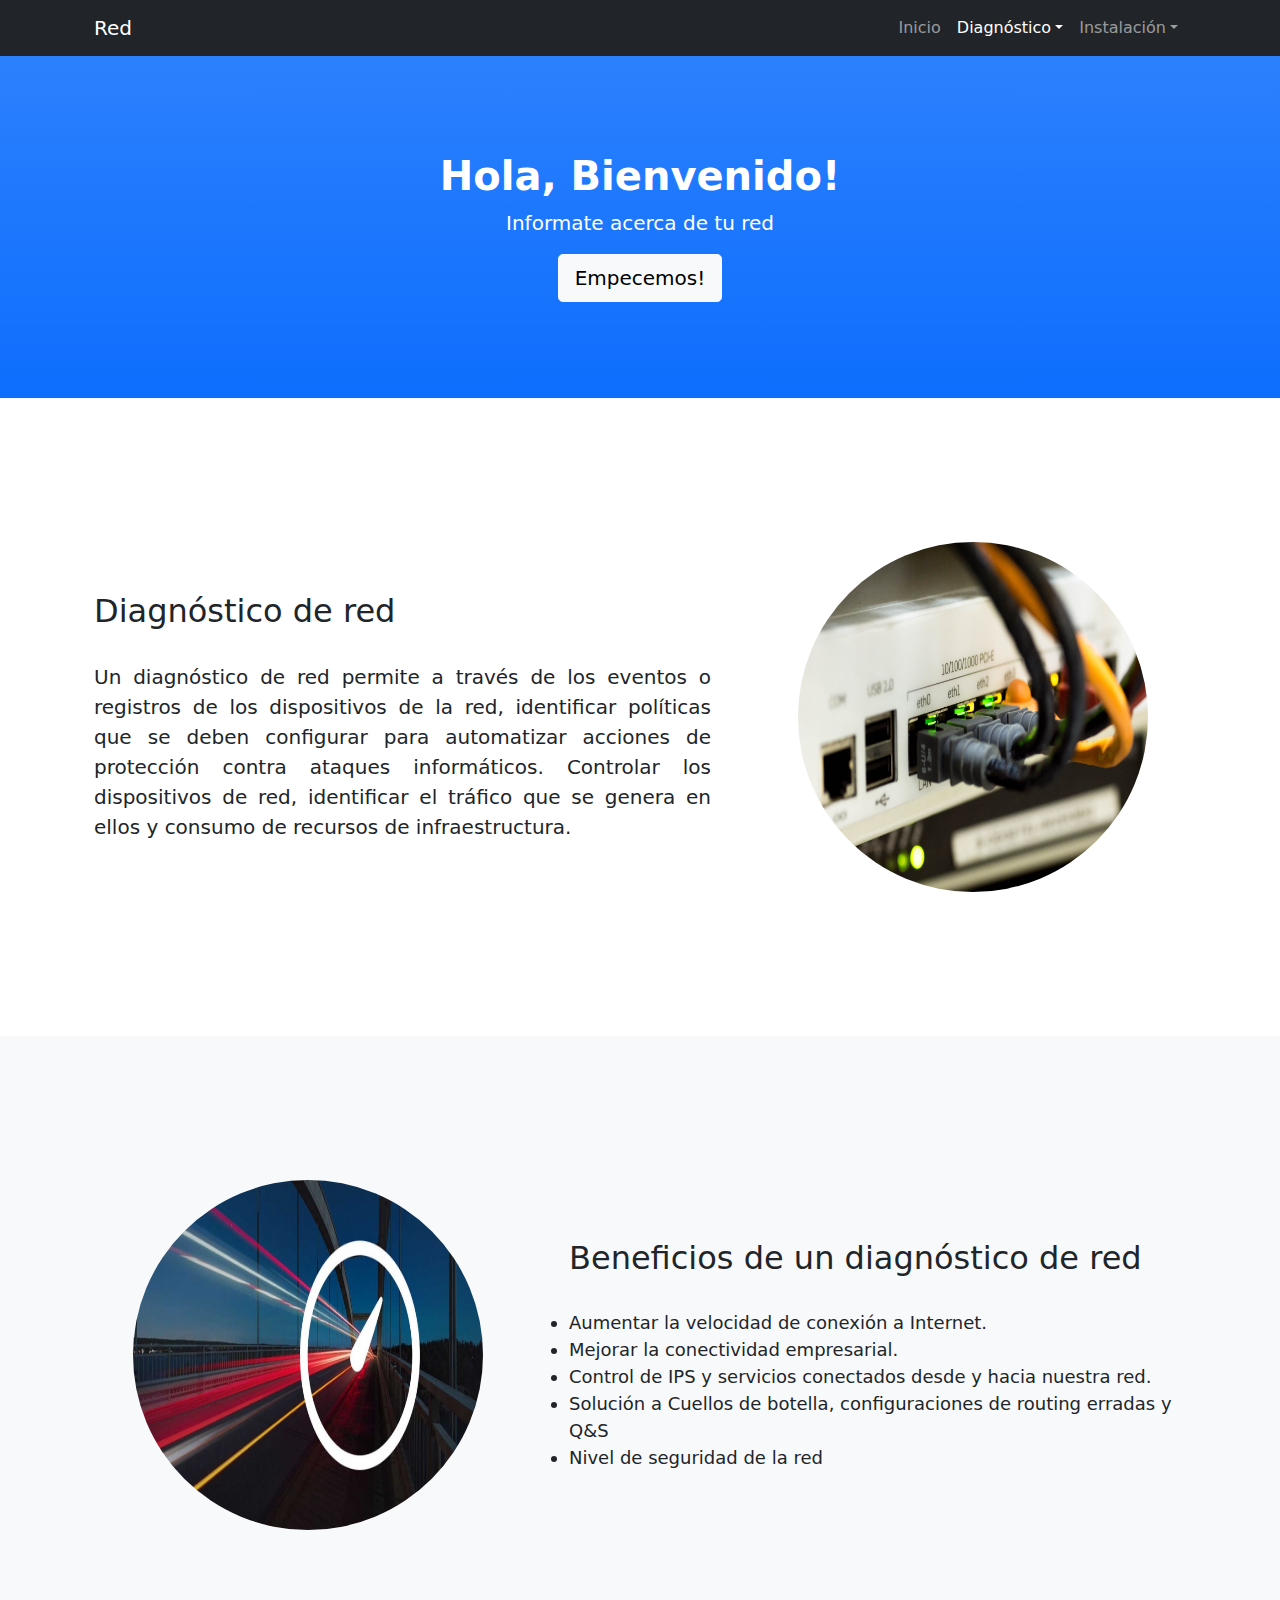
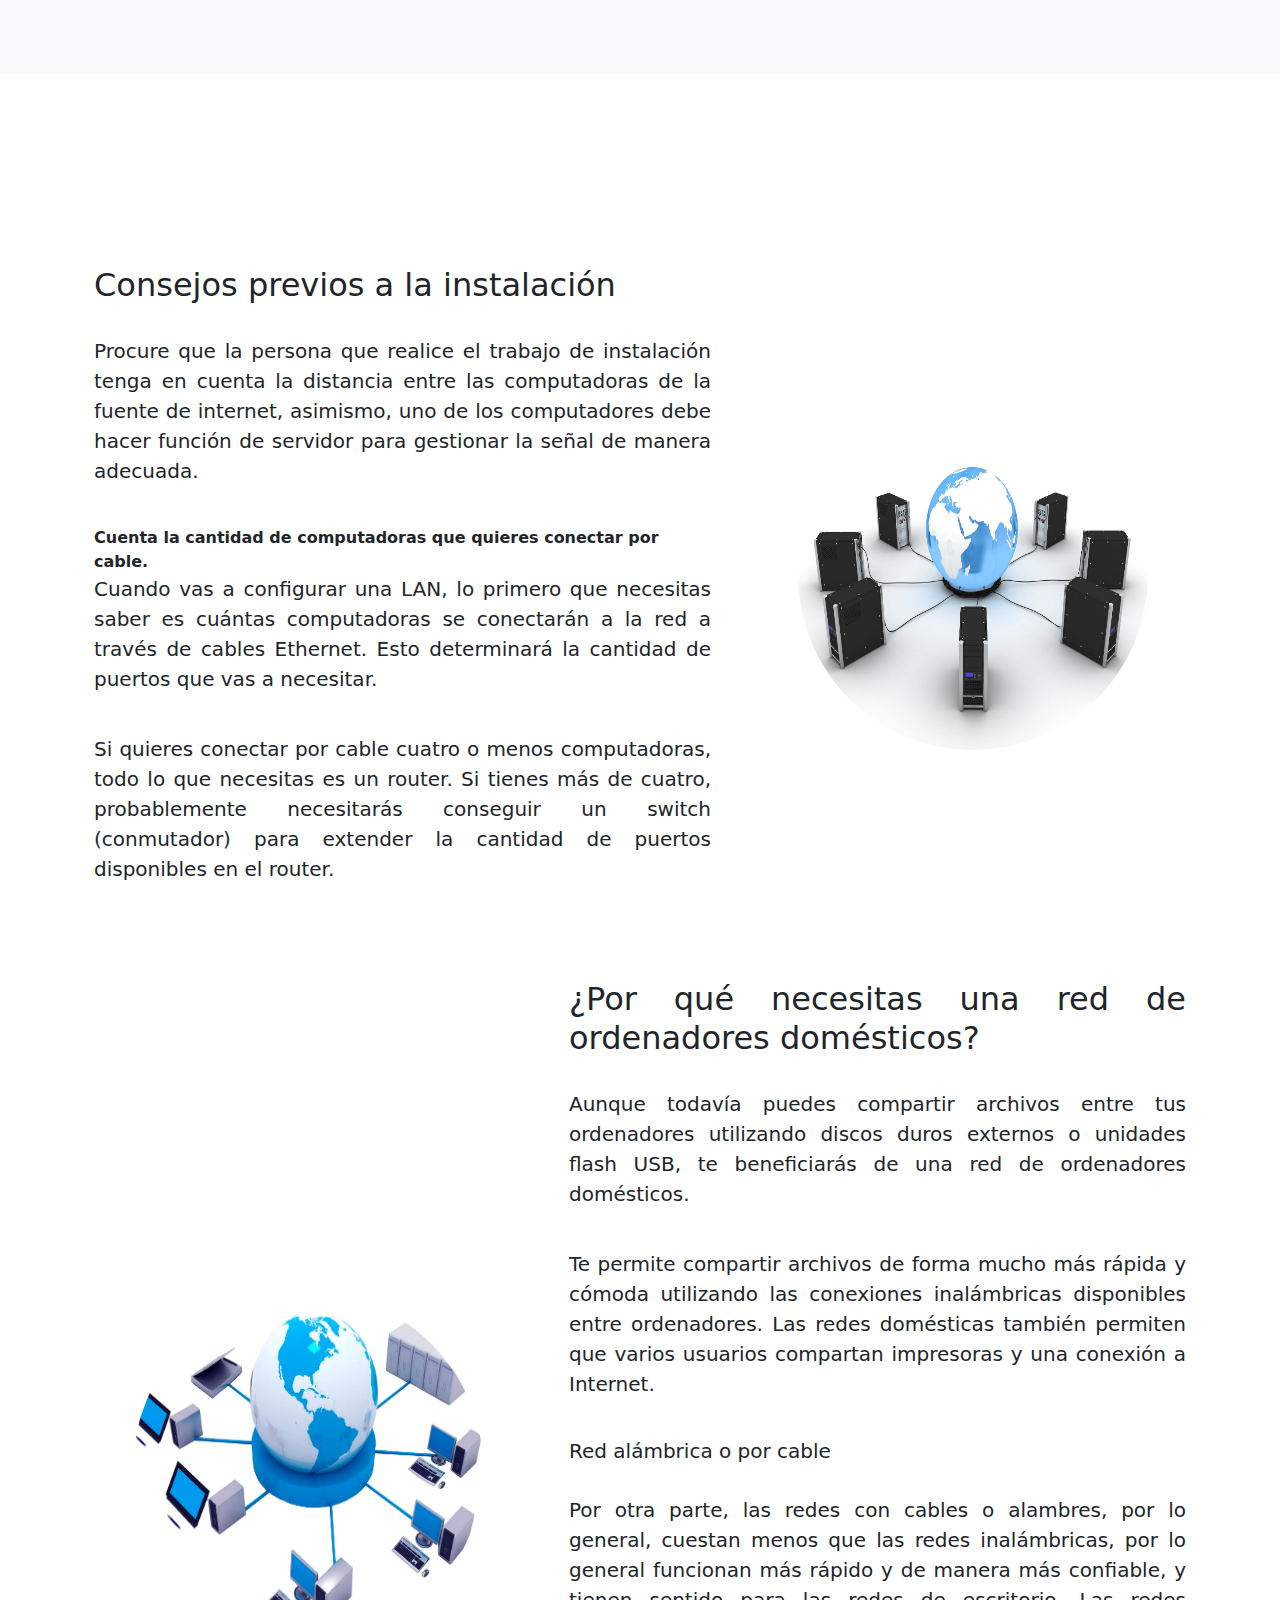
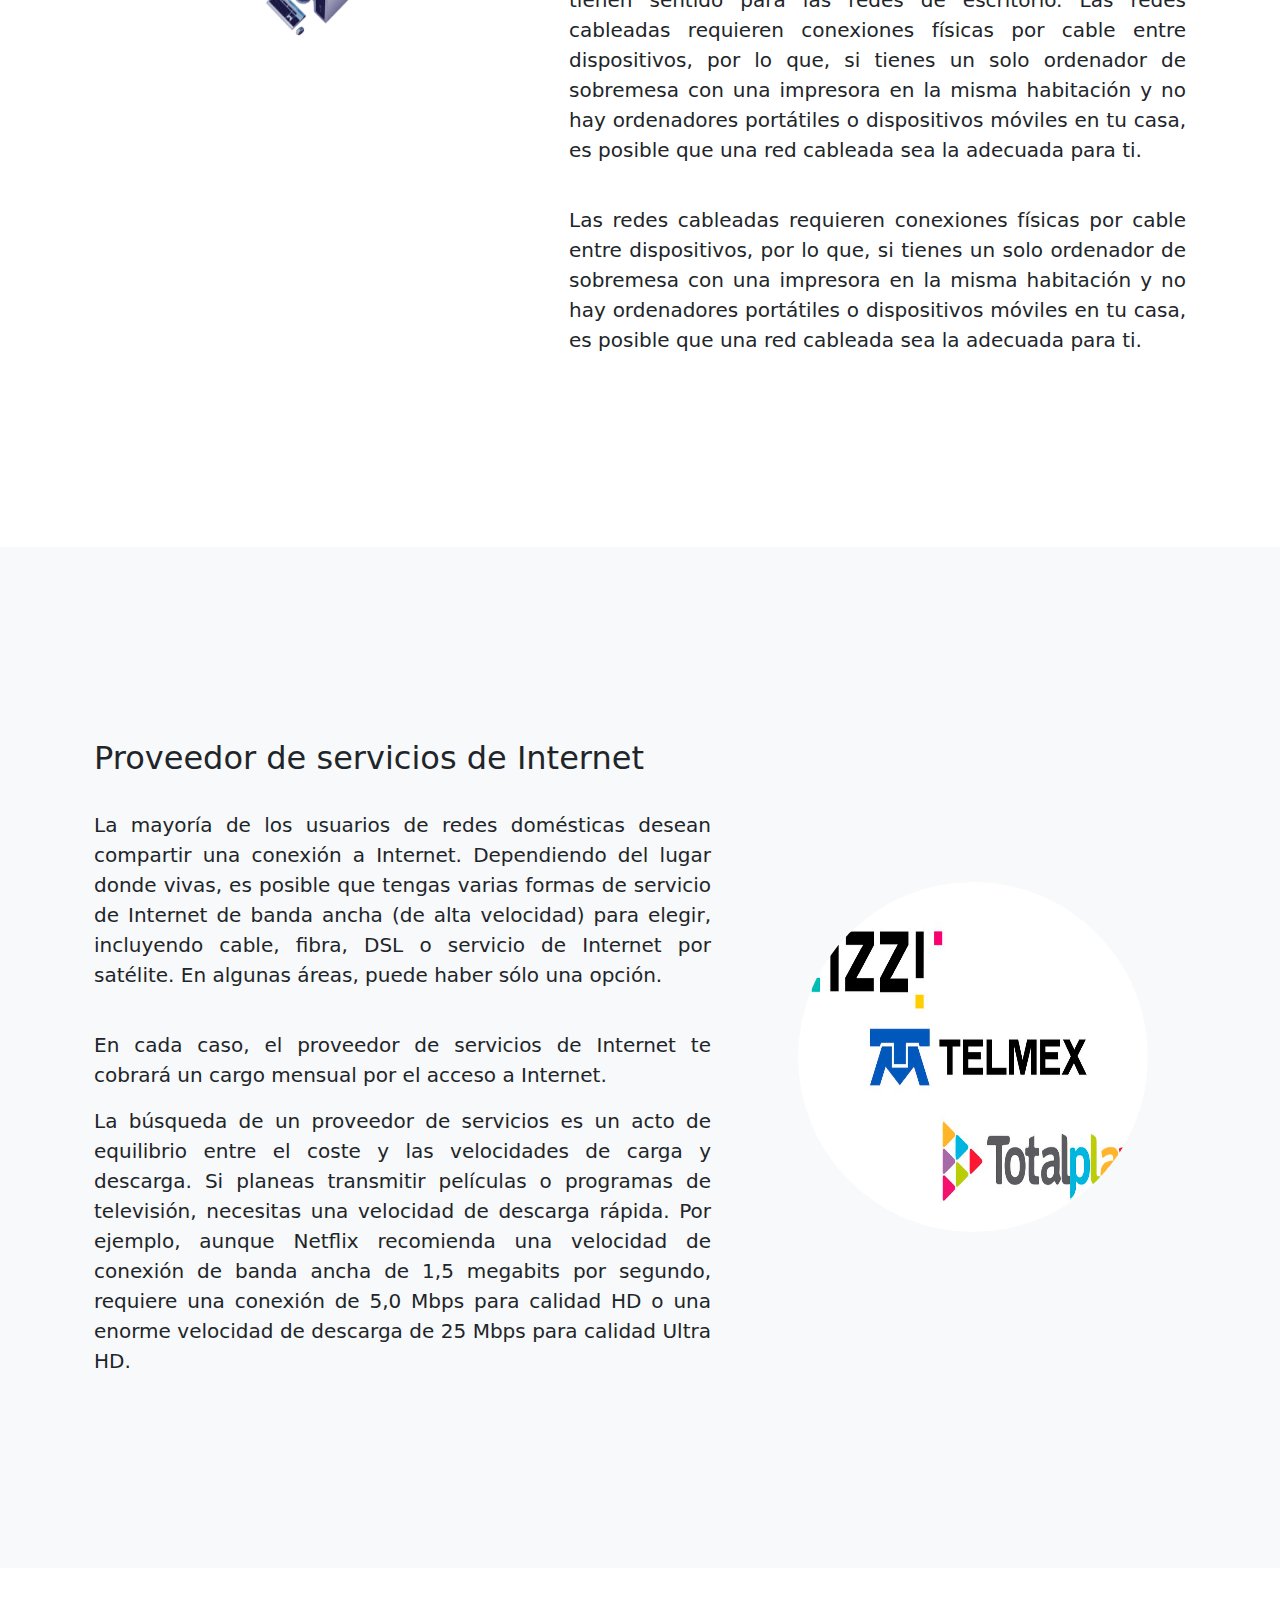
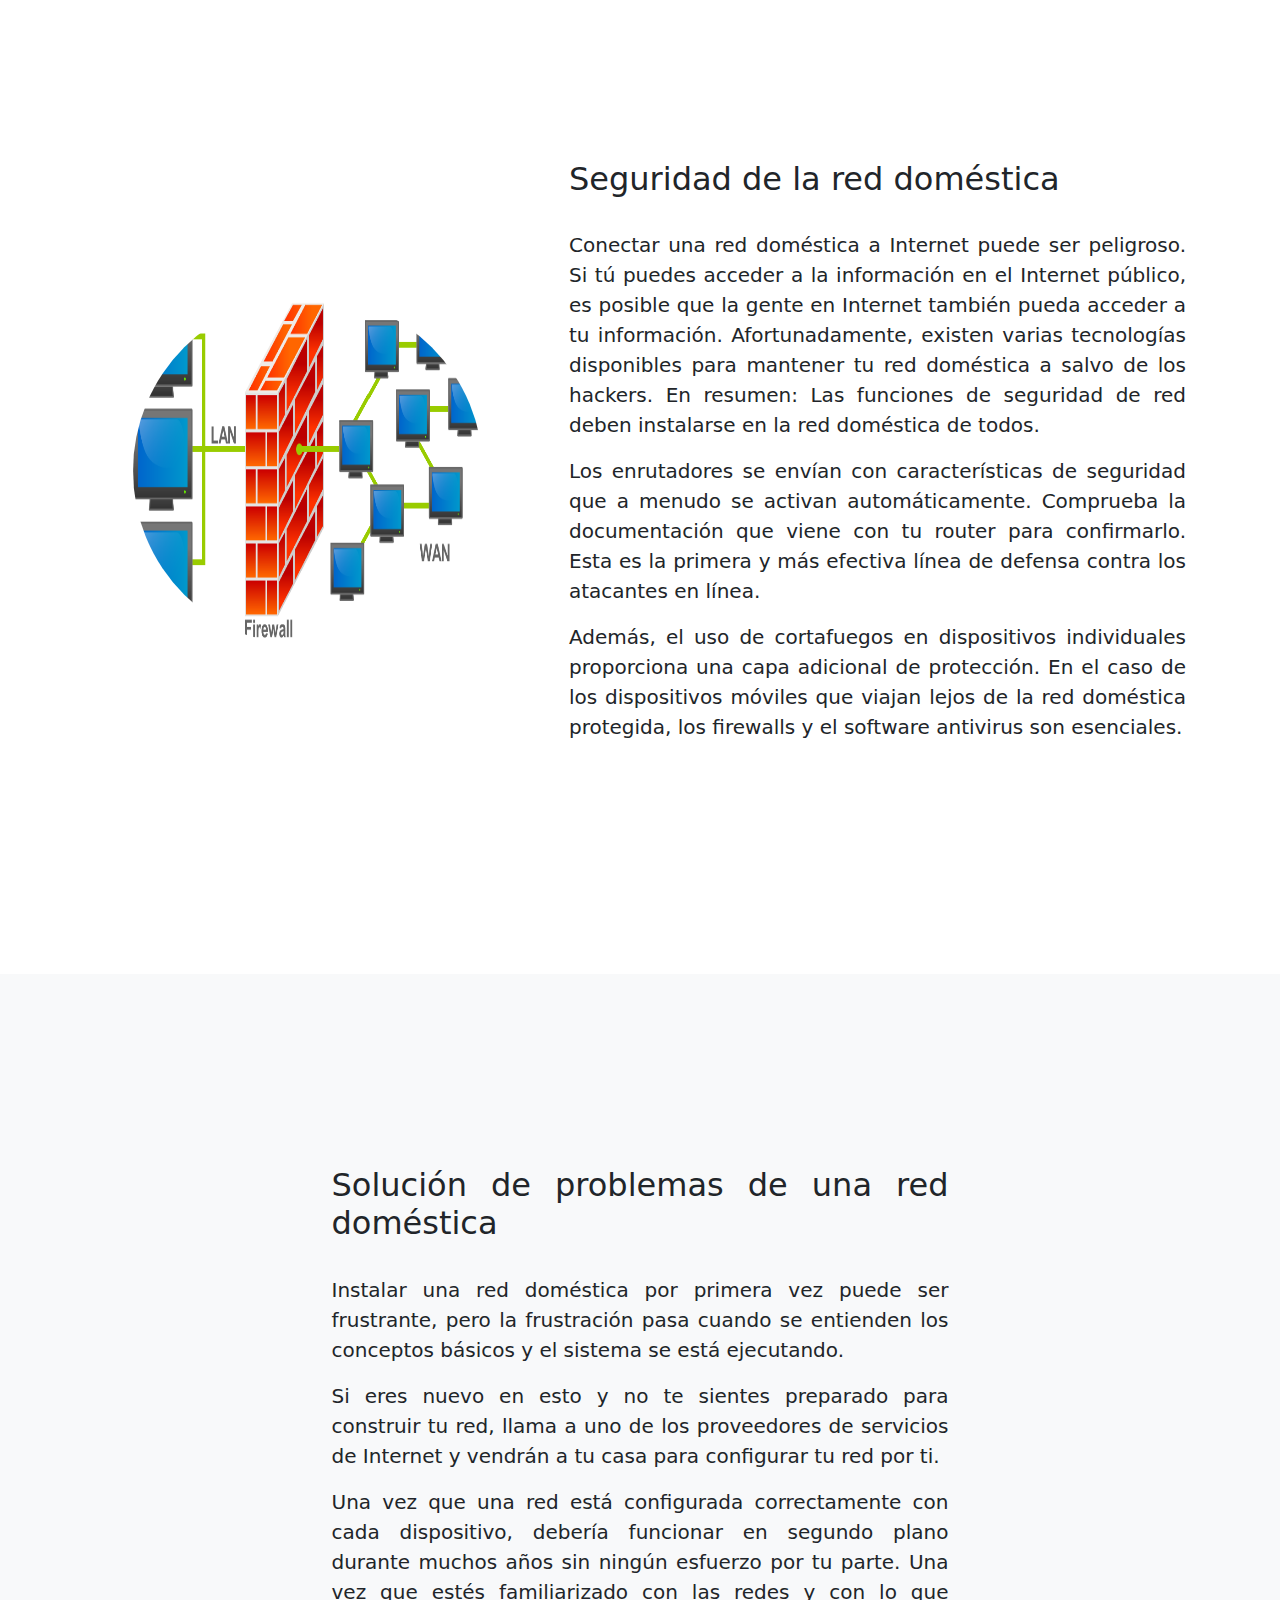
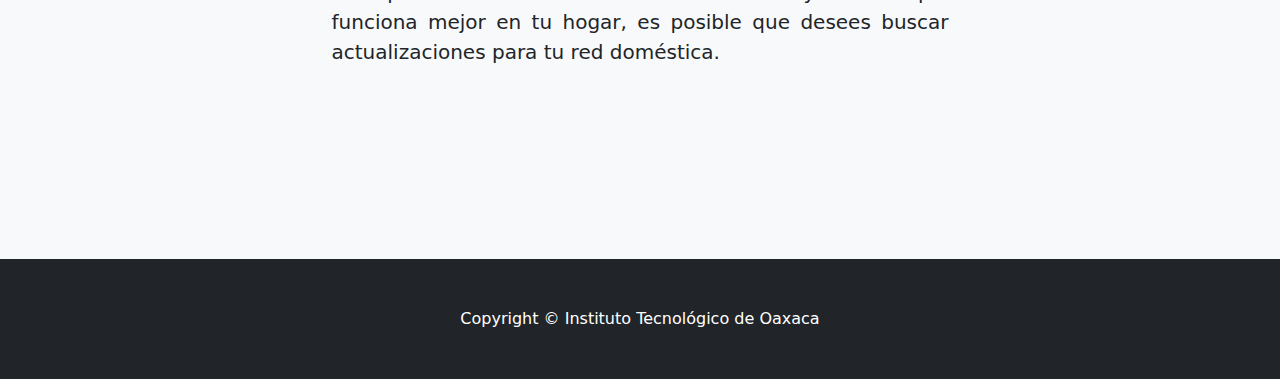
==== commit 10fffccc: "commit rework" ====
--- a/index.html
+++ b/index.html
@@ -1,84 +1,304 @@
 <!DOCTYPE html>
 <html lang="en">
-    <head>
-        <meta charset="utf-8" />
-        <meta name="viewport" content="width=device-width, initial-scale=1, shrink-to-fit=no" />
-        <meta name="description" content="" />
-        <meta name="author" content="" />
-        <title>Scrolling Nav - Start Bootstrap Template</title>
-        <link rel="icon" type="image/x-icon" href="assets/favicon.ico" />
-        <!-- Core theme CSS (includes Bootstrap)-->
-        <link href="css/styles.css" rel="stylesheet" />
-    </head>
-    <body id="page-top">
-        <!-- Navigation-->
-        <nav class="navbar navbar-expand-lg navbar-dark bg-dark fixed-top" id="mainNav">
-            <div class="container px-4">
-                <a class="navbar-brand" href="#page-top">Start Bootstrap</a>
-                <button class="navbar-toggler" type="button" data-bs-toggle="collapse" data-bs-target="#navbarResponsive" aria-controls="navbarResponsive" aria-expanded="false" aria-label="Toggle navigation"><span class="navbar-toggler-icon"></span></button>
-                <div class="collapse navbar-collapse" id="navbarResponsive">
-                    <ul class="navbar-nav ms-auto">
-                        <li class="nav-item"><a class="nav-link" href="#about">About</a></li>
-                        <li class="nav-item"><a class="nav-link" href="#services">Services</a></li>
-                        <li class="nav-item"><a class="nav-link" href="#contact">Contact</a></li>
-                    </ul>
-                </div>
-            </div>
-        </nav>
-        <!-- Header-->
-        <header class="bg-primary bg-gradient text-white">
-            <div class="container px-4 text-center">
-                <h1 class="fw-bolder">Welcome to Scrolling Nav</h1>
-                <p class="lead">A functional Bootstrap 5 boilerplate for one page scrolling websites</p>
-                <a class="btn btn-lg btn-light" href="#about">Start scrolling!</a>
-            </div>
-        </header>
-        <!-- About section-->
-        <section id="about">
-            <div class="container px-4">
-                <div class="row gx-4 justify-content-center">
-                    <div class="col-lg-8">
-                        <h2>About this page</h2>
-                        <p class="lead">This is a great place to talk about your webpage. This template is purposefully unstyled so you can use it as a boilerplate or starting point for you own landing page designs! This template features:</p>
-                        <ul>
-                            <li>Clickable nav links that smooth scroll to page sections</li>
-                            <li>Responsive behavior when clicking nav links perfect for a one page website</li>
-                            <li>Bootstrap's scrollspy feature which highlights which section of the page you're on in the navbar</li>
-                            <li>Minimal custom CSS so you are free to explore your own unique design options</li>
-                        </ul>
-                    </div>
-                </div>
-            </div>
-        </section>
-        <!-- Services section-->
-        <section class="bg-light" id="services">
-            <div class="container px-4">
-                <div class="row gx-4 justify-content-center">
-                    <div class="col-lg-8">
-                        <h2>Services we offer</h2>
-                        <p class="lead">Lorem ipsum dolor sit amet, consectetur adipisicing elit. Aut optio velit inventore, expedita quo laboriosam possimus ea consequatur vitae, doloribus consequuntur ex. Nemo assumenda laborum vel, labore ut velit dignissimos.</p>
-                    </div>
-                </div>
-            </div>
-        </section>
-        <!-- Contact section-->
-        <section id="contact">
-            <div class="container px-4">
-                <div class="row gx-4 justify-content-center">
-                    <div class="col-lg-8">
-                        <h2>Contact us</h2>
-                        <p class="lead">Lorem ipsum dolor sit amet, consectetur adipisicing elit. Vero odio fugiat voluptatem dolor, provident officiis, id iusto! Obcaecati incidunt, qui nihil beatae magnam et repudiandae ipsa exercitationem, in, quo totam.</p>
-                    </div>
-                </div>
-            </div>
-        </section>
-        <!-- Footer-->
-        <footer class="py-5 bg-dark">
-            <div class="container px-4"><p class="m-0 text-center text-white">Copyright &copy; Your Website 2022</p></div>
-        </footer>
-        <!-- Bootstrap core JS-->
-        <script src="https://cdn.jsdelivr.net/npm/bootstrap@5.1.3/dist/js/bootstrap.bundle.min.js"></script>
-        <!-- Core theme JS-->
-        <script src="js/scripts.js"></script>
-    </body>
-</html>
+
+<head>
+    <meta charset="utf-8" />
+    <meta name="viewport" content="width=device-width, initial-scale=1, shrink-to-fit=no" />
+    <meta name="description" content="" />
+    <meta name="author" content="" />
+    <title>Scrolling Nav - Start Bootstrap Template</title>
+    <link rel="icon" type="image/x-icon" href="assets/favicon.ico" />
+    <!-- Core theme CSS (includes Bootstrap)-->
+    <link href="css/styles.css" rel="stylesheet" />
+</head>
+
+<body id="page-top">
+    <!-- Navigation-->
+    <nav class="navbar navbar-expand-lg navbar-dark bg-dark fixed-top" id="mainNav">
+        <div class="container px-4">
+            <a class="navbar-brand" href="#page-top">Red</a>
+            <button class="navbar-toggler" type="button" data-bs-toggle="collapse" data-bs-target="#navbarResponsive"
+                aria-controls="navbarResponsive" aria-expanded="false" aria-label="Toggle navigation"><span
+                    class="navbar-toggler-icon"></span></button>
+            <div class="collapse navbar-collapse" id="navbarResponsive">
+                <ul class="navbar-nav ms-auto">
+                    <li class="nav-item"><a class="nav-link" href="#about">Inicio</a></li>
+                    <li class="nav-item dropdown">
+                        <a class="nav-link dropdown-toggle" data-bs-toggle="dropdown" href="#" role="button"
+                            aria-haspopup="true" aria-expanded="true">Diagnóstico</a>
+                        <div class="dropdown-menu" data-bs-popper="static">
+                            <a class="dropdown-item" href="#definicion">Definición</a>
+                            <a class="dropdown-item" href="#beneficios">Beneficios</a>
+                            <a class="dropdown-item" href="#consejos">Consejos</a>
+                            <a class="dropdown-item" href="#proveedor">Proveedores de ISP</a>
+                            <a class="dropdown-item" href="#seguridad">Seguridad de la red doméstica</a>
+                            <a class="dropdown-item" href="#solucion">Solución de problemas</a>
+                        </div>
+                        
+                    </li>
+                    <li class="nav-item dropdown">
+                        <a class="nav-link dropdown-toggle" data-bs-toggle="dropdown" href="#" role="button"
+                            aria-haspopup="true" aria-expanded="true">Instalación</a>
+                        <div class="dropdown-menu" data-bs-popper="static">
+                            <a class="dropdown-item" href="/instalacion.html#def">Definición</a>
+                            <a class="dropdown-item" href="/instalacion.html#beneficios">Tipo de red</a>
+                            <a class="dropdown-item" href="/instalacion.html#consejos">Acceso a internet</a>
+                            <a class="dropdown-item" href="/instalacion.html#proveedor">Configuracion del router</a>
+                            <a class="dropdown-item" href="/instalacion.html#seguridad">Verificación de internet</a>
+                        </div>
+                        
+                    </li>
+                </ul>
+            </div>
+        </div>
+    </nav>
+    <!-- Header-->
+    <header class="bg-primary bg-gradient text-white">
+        <div class="container px-4 text-center">
+            <h1 class="fw-bolder">Hola, Bienvenido!</h1>
+            <p class="lead">Informate acerca de tu red</p>
+            <a class="btn btn-lg btn-light" href="#definicion">Empecemos!</a>
+        </div>
+    </header>
+    <!-- About section-->
+    <section id="definicion">
+        <div class="container px-4">
+            <div class="row gx-5 align-items-center justify-content-center">
+                <div class="col-lg-8 col-xl-7 col-xxl-6">
+                    <div class="my-5 text-center text-xl-start">
+                        <h2>Diagnóstico de red</h2>
+                        <br>
+                        <p align="justify" class="lead">Un diagnóstico de red permite a través de los eventos o
+                            registros de los dispositivos de la red, identificar políticas que se deben configurar para
+                            automatizar acciones de protección contra ataques informáticos. Controlar los dispositivos
+                            de red, identificar el tráfico que se genera en ellos y consumo de recursos de
+                            infraestructura.</p>
+
+                    </div>
+                </div>
+                <div class="col-xl-5 col-xxl-6 d-none d-xl-block text-center"><img class="rounded-circle-r"
+                        src="imagenes/red.jpeg" alt="..." /></div>
+            </div>
+        </div>
+    </section>
+    <section class="bg-light" id="beneficios">
+        <div class="container px-4">
+            <div class="row gx-5 align-items-center justify-content-center">
+                <div class="col-xl-5 col-xxl-6 d-none d-xl-block text-center"><img class="rounded-circle-r"
+                        src="imagenes/beneficios.jpg" alt="..." /></div>
+                <div class="col-lg-8 col-xl-7 col-xxl-6">
+                    <div class="my-5 text-center text-xl-start">
+                        <h2>Beneficios de un diagnóstico de red</h2>
+                        <br>
+                        <li class="lead" style="font-size: 18px">Aumentar la velocidad de conexión a Internet.</li>
+                        <li class="lead" style="font-size: 18px">Mejorar la conectividad empresarial.</li>
+                        <li class="lead" style="font-size: 18px">Control de IPS y servicios conectados desde y hacia
+                            nuestra red.</li>
+                        <li class="lead" style="font-size: 18px">Solución a Cuellos de botella, configuraciones de
+                            routing erradas y Q&S</li>
+                        <li class="lead" style="font-size: 18px">Nivel de seguridad de la red</li>
+
+
+                    </div>
+                </div>
+
+            </div>
+        </div>
+    </section>
+    <!-- Services section-->
+    <section id="consejos">
+        <div class="container px-4">
+            <div class="row gx-5 align-items-center justify-content-center">
+                <div class="col-lg-8 col-xl-7 col-xxl-6">
+                    <div class="my-5 text-center text-xl-start">
+                        <h2>Consejos previos a la instalación</h2>
+                        <br>
+                        <p align="justify" class="lead">Procure que la persona que realice el trabajo de instalación
+                            tenga en cuenta la distancia entre las computadoras de la fuente de internet, asimismo, uno
+                            de los computadores debe hacer función de servidor para gestionar la señal de manera
+                            adecuada.</p>
+                        <br>
+                        <strong align"justify">Cuenta la cantidad de computadoras que quieres conectar por cable.
+                        </strong>
+                        <br>
+                        <p class="lead" align="justify">Cuando vas a configurar una LAN, lo primero que necesitas saber
+                            es cuántas computadoras se conectarán a la red a través de cables Ethernet. Esto determinará
+                            la cantidad de puertos que vas a necesitar.</p>
+                        <br>
+                        <p class="lead" align="justify">Si quieres conectar por cable cuatro o menos computadoras, todo
+                            lo que necesitas es un router. Si tienes más de cuatro, probablemente necesitarás conseguir
+                            un switch (conmutador) para extender la cantidad de puertos disponibles en el router.</p>
+                    </div>
+                </div>
+                <div class="col-xl-5 col-xxl-6 d-none d-xl-block text-center"><img class="rounded-circle-r"
+                        src="imagenes/mundo.jpg" alt="..." /></div>
+            </div>
+            <div class="row gx-5 align-items-center justify-content-center">
+                <div class="col-xl-5 col-xxl-6 d-none d-xl-block text-center"><img class="rounded-circle-r"
+                        src="imagenes/red2.png" alt="..." /></div>
+                <div class="col-lg-8 col-xl-7 col-xxl-6">
+                    <div class="my-5 text-center text-xl-start">
+                        <h2 align="justify">¿Por qué necesitas una red de ordenadores domésticos?</h2>
+                        <br>
+                        <p class="lead" align="justify">Aunque todavía puedes compartir archivos entre tus ordenadores
+                            utilizando discos duros externos o unidades flash USB, te beneficiarás de una red de
+                            ordenadores domésticos.</p>
+                        <br>
+                        <p class="lead" align="justify">Te permite compartir archivos de forma mucho más rápida y cómoda
+                            utilizando las conexiones inalámbricas disponibles entre ordenadores. Las redes domésticas
+                            también permiten que varios usuarios compartan impresoras y una conexión a Internet.</p>
+                        <br>
+                        <h5>Red alámbrica o por cable</h5>
+                        <br>
+                        <p class="lead" align="justify">Por otra parte, las redes con cables o alambres, por lo general,
+                            <strong>cuestan menos que las redes inalámbricas</strong>, por lo general <strong>funcionan
+                                más rápido y de manera más confiable</strong>, y tienen sentido para las redes de
+                            escritorio.
+                            Las redes cableadas requieren conexiones físicas por cable entre dispositivos, por lo que,
+                            si tienes un solo ordenador de sobremesa con una impresora en la misma habitación y no hay
+                            ordenadores portátiles o dispositivos móviles en tu casa, es posible que una red cableada
+                            sea la adecuada para ti.</p>
+                        <br>
+                        <p class="lead" align="justify"><strong>Las redes cableadas</strong> requieren conexiones
+                            físicas por cable entre dispositivos, por lo que, si tienes un solo ordenador de sobremesa
+                            con una impresora en la misma habitación y no hay ordenadores portátiles o dispositivos
+                            móviles en tu casa, es posible que una red cableada sea la adecuada para ti.</p>
+
+                    </div>
+                </div>
+
+            </div>
+
+
+
+
+
+        </div>
+
+    </section>
+
+
+
+    <section class="bg-light" id="proveedor">
+        <div class="container px-4">
+            <div class="row gx-5 align-items-center justify-content-center">
+                <div class="col-lg-8 col-xl-7 col-xxl-6">
+                    <div class="my-5 text-center text-xl-start">
+                        <h2>Proveedor de servicios de Internet</h2>
+                        <br>
+                        <p align="justify" class="lead">La mayoría de los usuarios de redes domésticas desean compartir
+                            una conexión a Internet. Dependiendo del lugar donde vivas, es posible que tengas varias
+                            formas de servicio de Internet de banda ancha (de alta velocidad) para elegir,
+                            <strong>incluyendo cable, fibra, DSL o servicio de Internet por satélite.</strong> En
+                            algunas áreas, puede haber sólo una opción.</p>
+                        <br>
+                        <p align="justify" class="lead">En cada caso, el proveedor de servicios de Internet te cobrará
+                            un cargo mensual por el acceso a Internet.</p>
+                        <p align="justify" class="lead">La búsqueda de un proveedor de servicios <strong>es un acto de
+                                equilibrio entre el coste y las velocidades de carga y descarga.</strong> Si planeas
+                            <strong>transmitir películas o programas de televisión, </strong> necesitas una velocidad de
+                            descarga rápida. Por ejemplo, aunque Netflix recomienda una velocidad de conexión de banda
+                            ancha de 1,5 megabits por segundo, requiere una conexión de 5,0 Mbps para calidad HD o una
+                            enorme velocidad de descarga de 25 Mbps para calidad Ultra HD.</p>
+                    </div>
+                </div>
+                <div class="col-xl-5 col-xxl-6 d-none d-xl-block text-center"><img class="rounded-circle-r"
+                        src="imagenes/companias.jpg" alt="..." /></div>
+            </div>
+
+
+
+
+        </div>
+
+    </section>
+
+    <section id="seguridad">
+        <div class="container px-4">
+
+            <div class="row gx-5 align-items-center justify-content-center">
+                <div class="col-xl-5 col-xxl-6 d-none d-xl-block text-center"><img class="rounded-circle-r"
+                        src="imagenes/firewall.png" alt="..." /></div>
+                <div class="col-lg-8 col-xl-7 col-xxl-6">
+                    <div class="my-5 text-center text-xl-start">
+                        <h2 align="justify">Seguridad de la red doméstica</h2>
+                        <br>
+                        <p class="lead" align="justify">Conectar una red doméstica a Internet puede ser peligroso. Si tú
+                            puedes acceder a la información en el Internet público, <strong>es posible que la gente en
+                                Internet también pueda acceder a tu información.</strong>
+                            Afortunadamente, existen varias tecnologías disponibles para mantener tu red doméstica a
+                            salvo de los hackers. En resumen: Las funciones de seguridad de red deben instalarse en la
+                            red doméstica de todos.
+                        </p>
+
+                        <p class="lead" align="justify">
+                            Los enrutadores se envían con <strong>características de seguridad que a menudo se activan
+                                automáticamente.</strong> Comprueba la documentación que viene con tu router para
+                            confirmarlo. Esta
+                            es la primera y más efectiva línea de defensa contra los atacantes en línea.
+                        </p>
+
+                        <p class="lead" align="justify">Además, el uso de cortafuegos en dispositivos individuales
+                            proporciona una capa adicional de protección. En el caso de los dispositivos móviles que
+                            viajan lejos de la red doméstica protegida, los firewalls y el software antivirus son
+                            esenciales.</p>
+
+                        <br>
+
+                    </div>
+                </div>
+
+            </div>
+
+
+        </div>
+
+    </section>
+
+    <section class="bg-light" id="solucion">
+        <div class="container px-4">
+
+            <div class="row gx-5 align-items-center justify-content-center">
+                
+                <div class="col-lg-8 col-xl-7 col-xxl-6">
+                    <div class="my-5 text-center text-xl-start">
+                        <h2 align="justify">Solución de problemas de una red doméstica</h2>
+                        <br>
+                        <p class="lead" align="justify">Instalar una red doméstica por primera vez puede ser frustrante,
+                            pero la frustración pasa cuando se entienden los conceptos básicos y el sistema se está
+                            ejecutando.
+                        </p>
+
+                        <p class="lead" align="justify">
+                            Si eres nuevo en esto y no te sientes preparado para construir tu red, llama a uno de los
+                            proveedores de servicios de Internet y vendrán a tu casa para configurar tu red por ti.
+                        </p>
+
+
+                        <p class="lead" align="justify">Una vez que una red está configurada correctamente con cada
+                            dispositivo, debería funcionar en segundo plano durante muchos años sin ningún esfuerzo por
+                            tu parte. Una vez que estés familiarizado con las redes y con lo que funciona mejor en tu
+                            hogar, es posible que desees buscar actualizaciones para tu red doméstica.</p>
+
+                    </div>
+                </div>
+
+            </div>
+
+
+        </div>
+
+    </section>
+    <!-- Footer-->
+    <footer class="py-5 bg-dark">
+        <div class="container px-4">
+            <p class="m-0 text-center text-white">Copyright &copy; Instituto Tecnológico de Oaxaca</p>
+        </div>
+    </footer>
+    <!-- Bootstrap core JS-->
+    <script src="https://cdn.jsdelivr.net/npm/bootstrap@5.1.3/dist/js/bootstrap.bundle.min.js"></script>
+    <!-- Core theme JS-->
+    <script src="js/scripts.js"></script>
+</body>
+
+</html>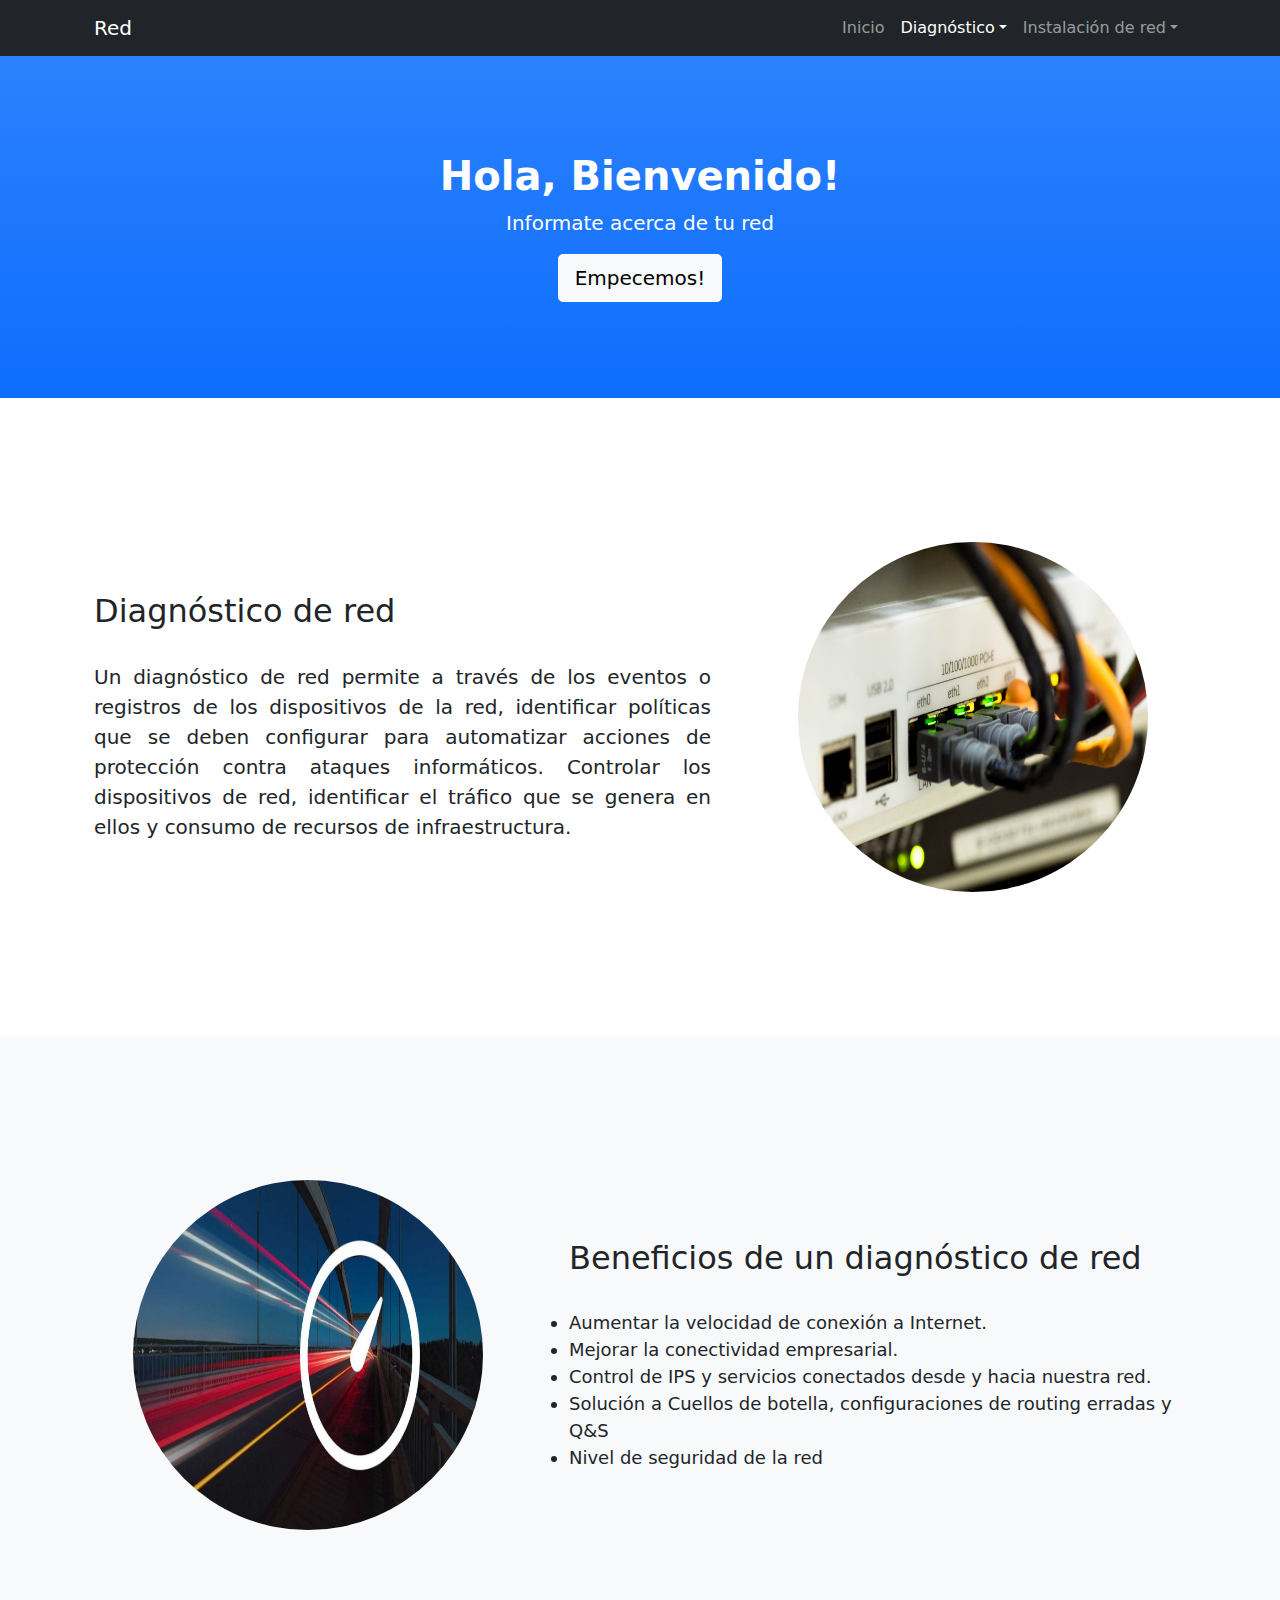
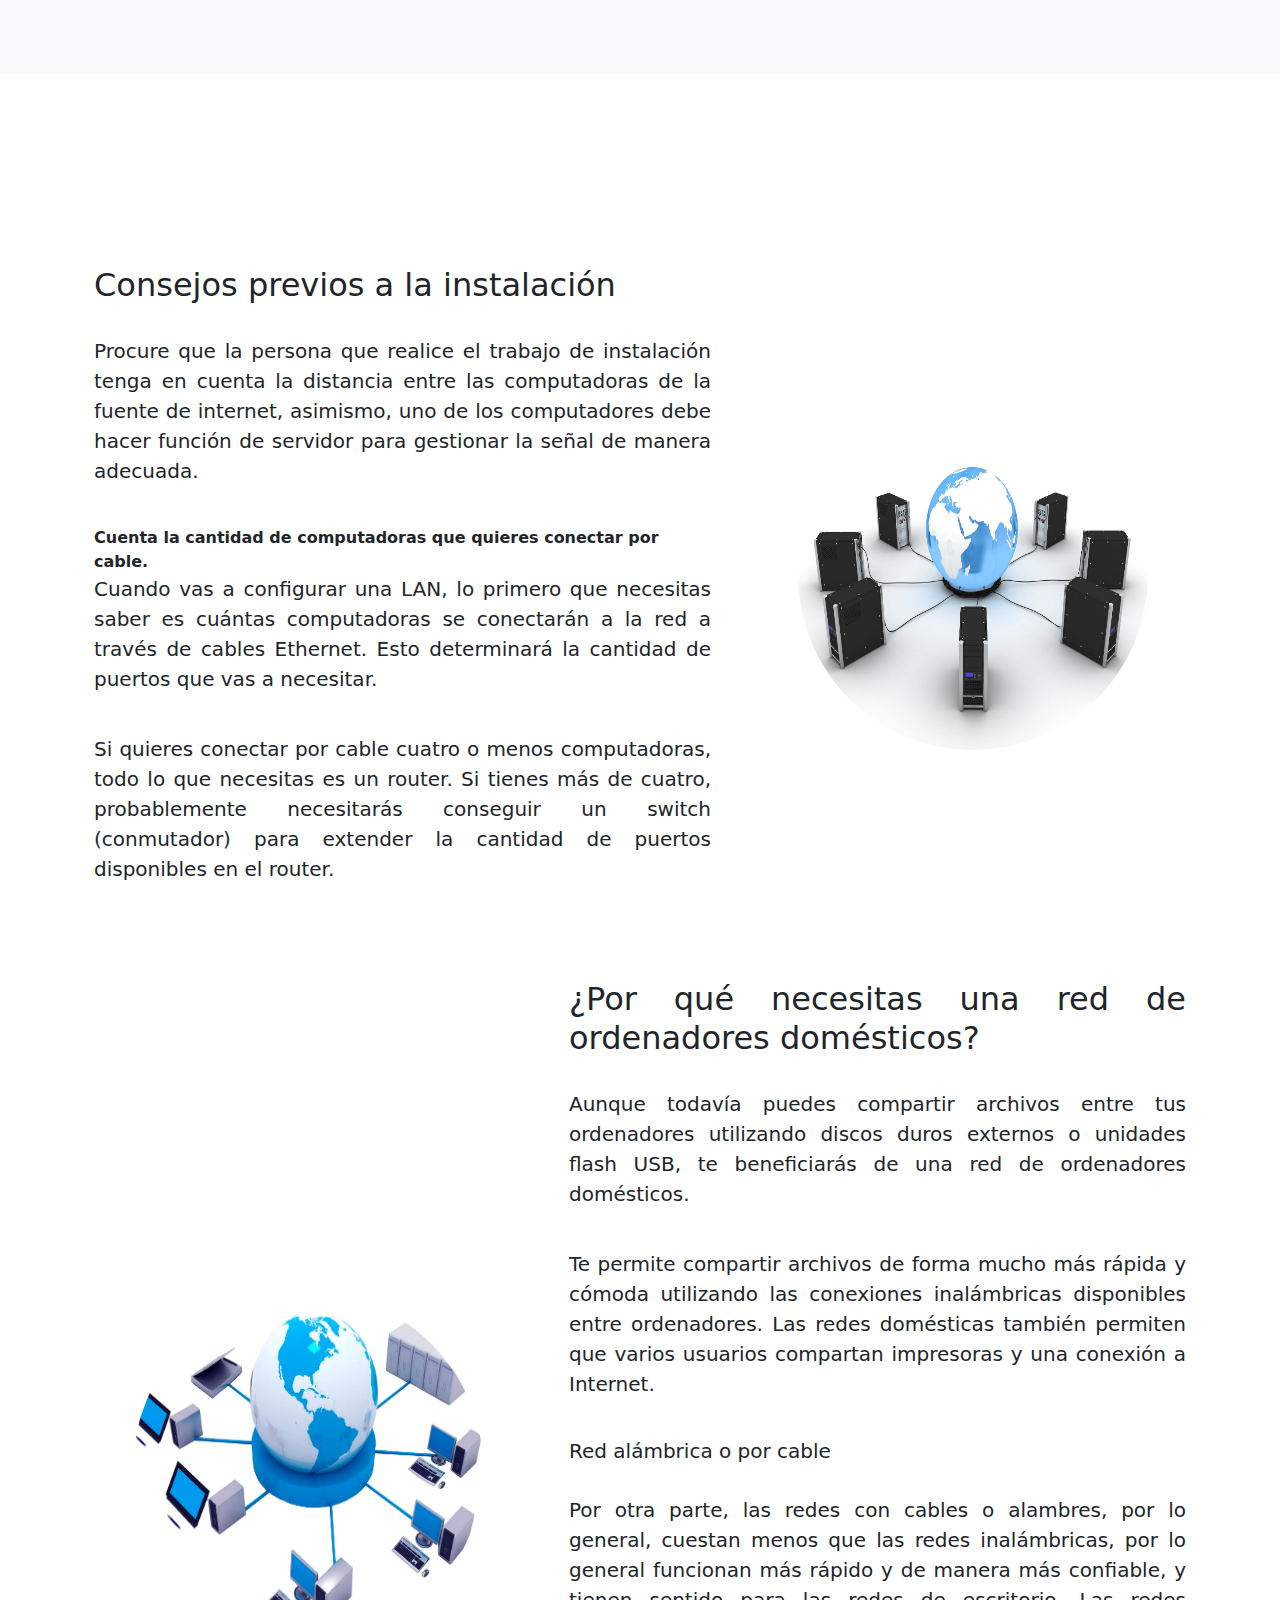
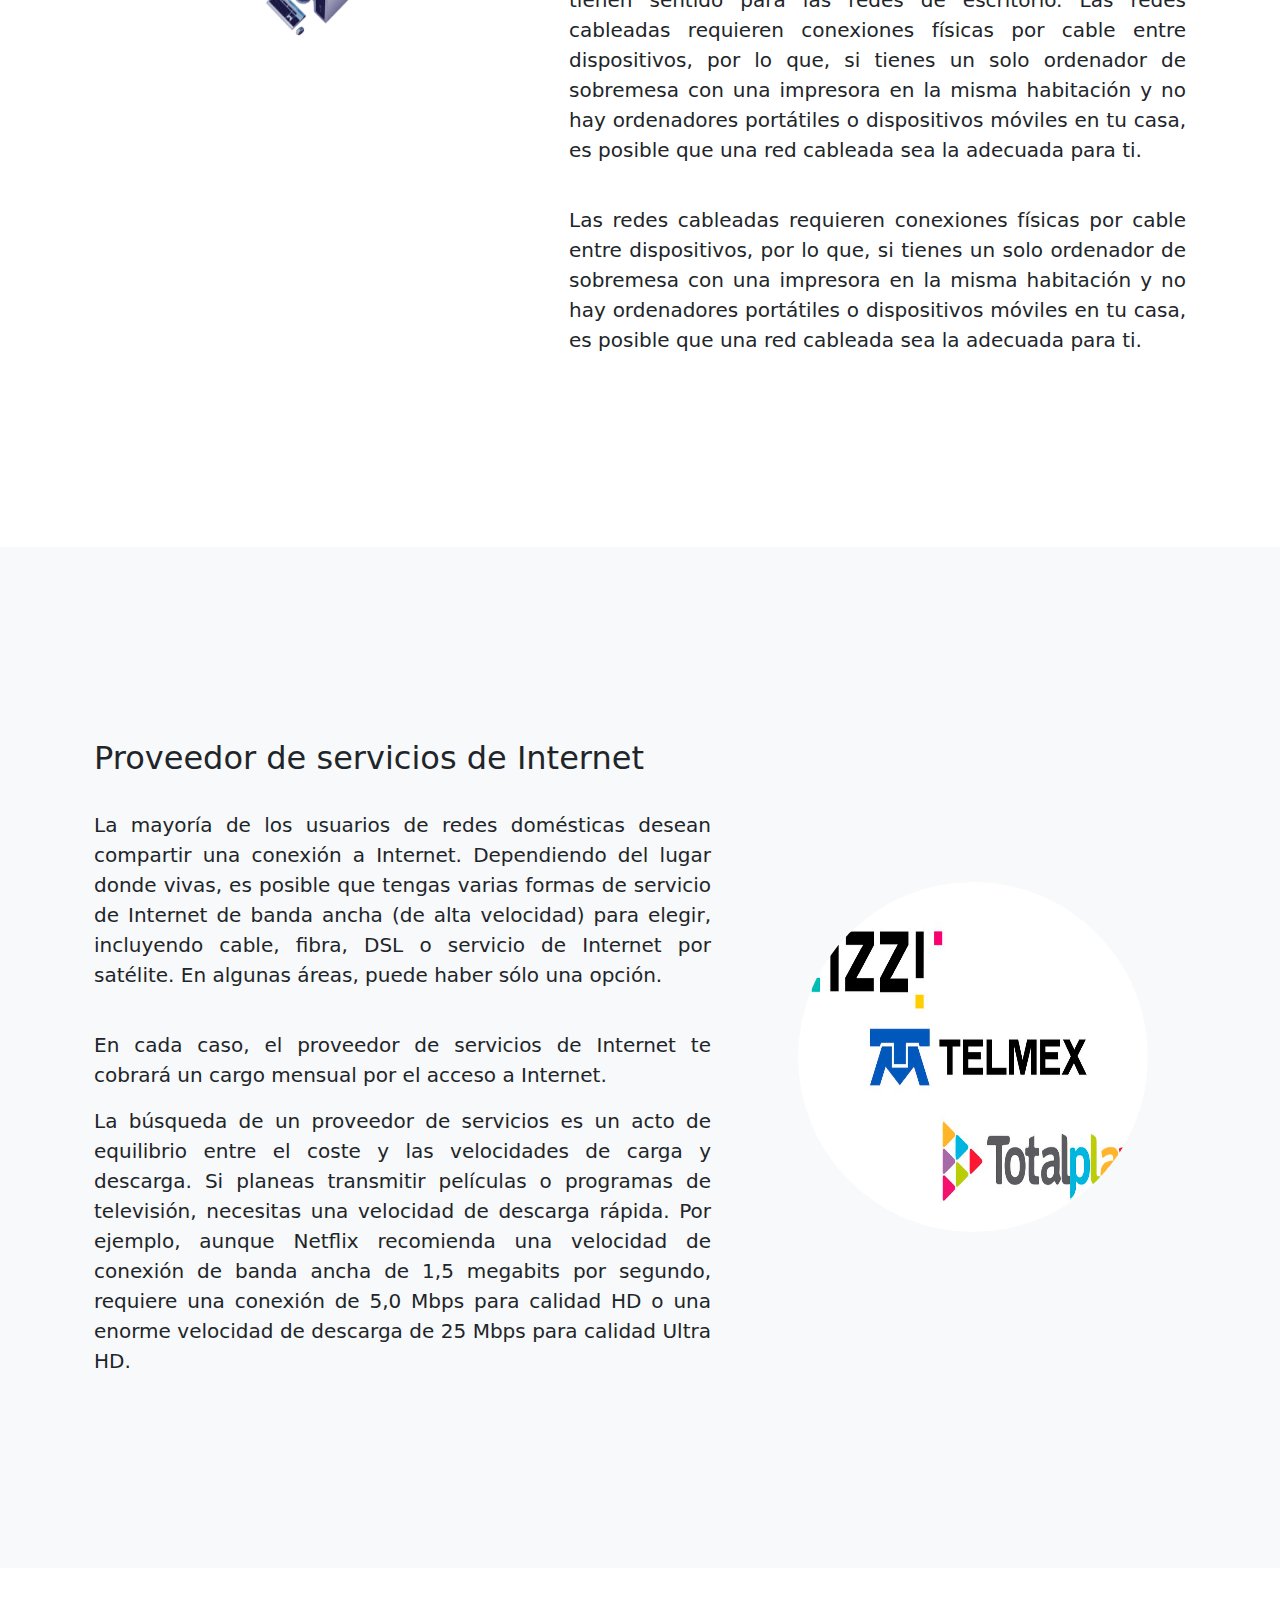
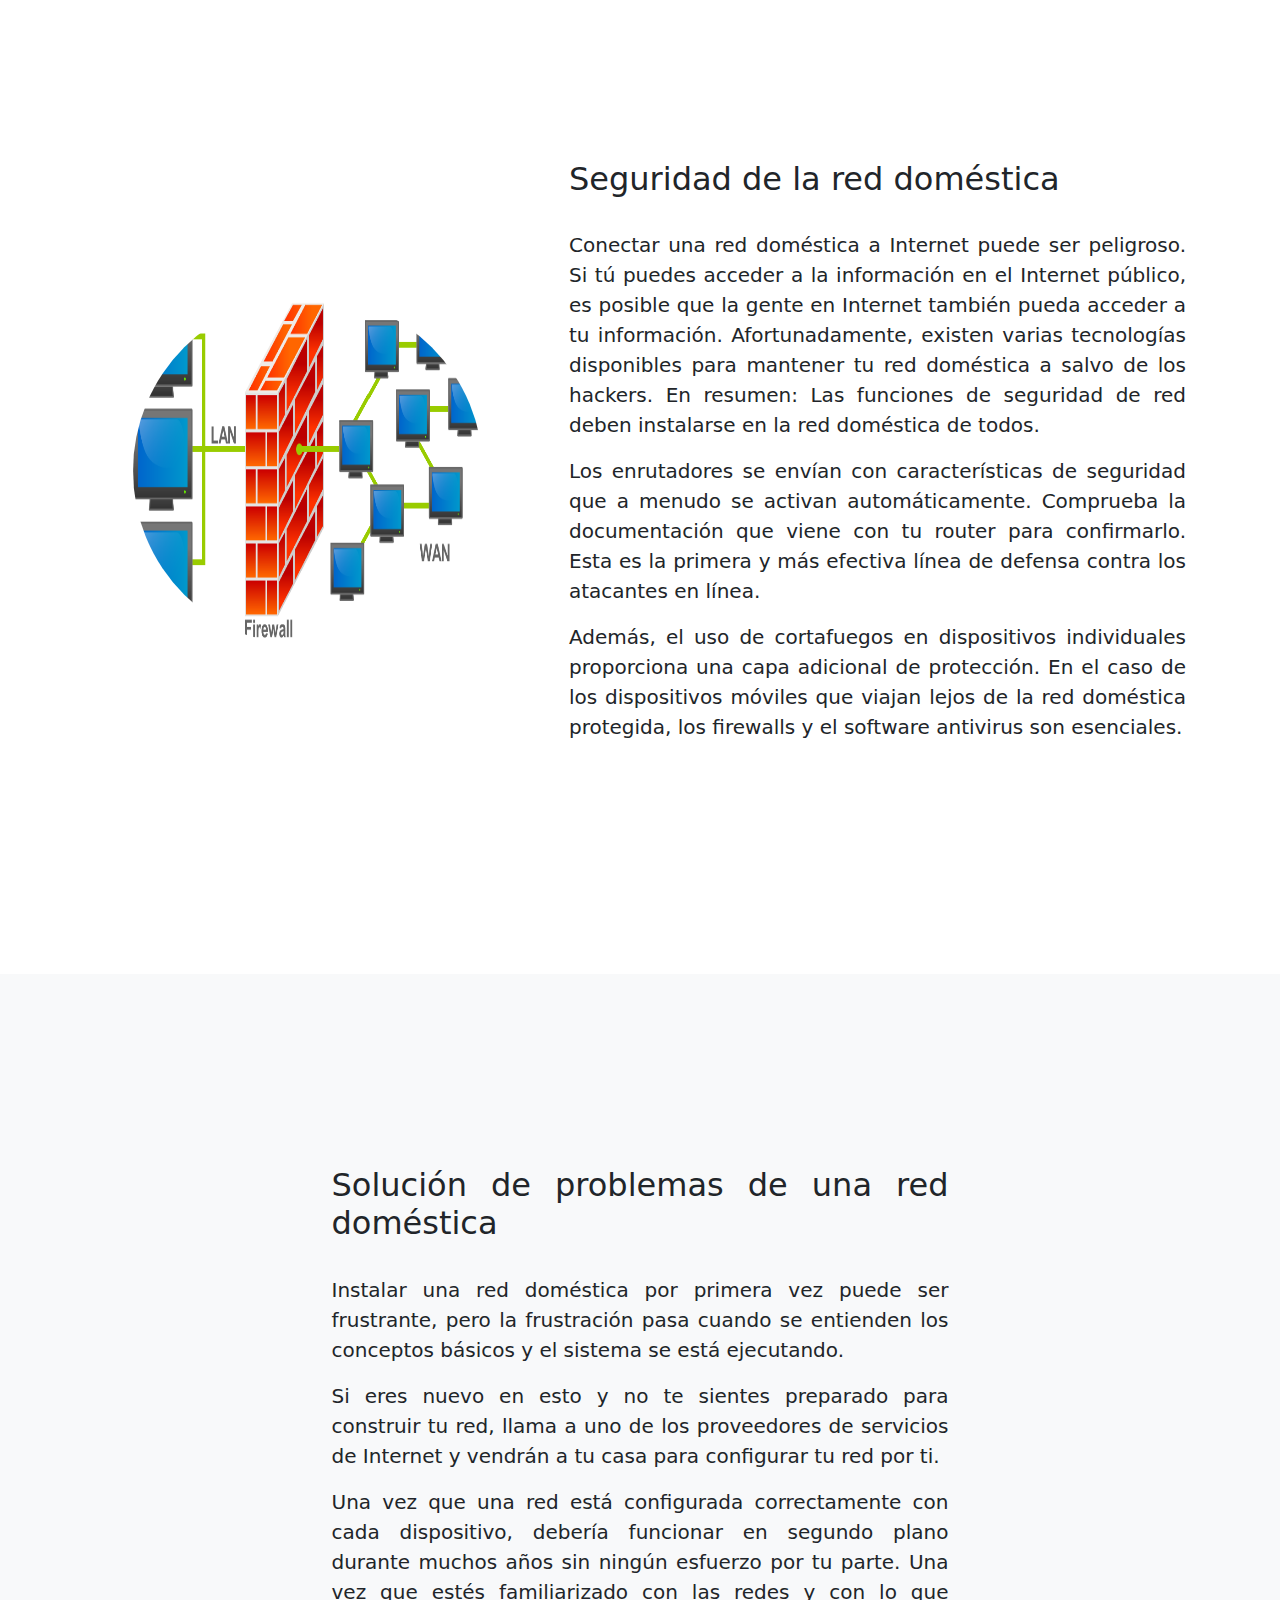
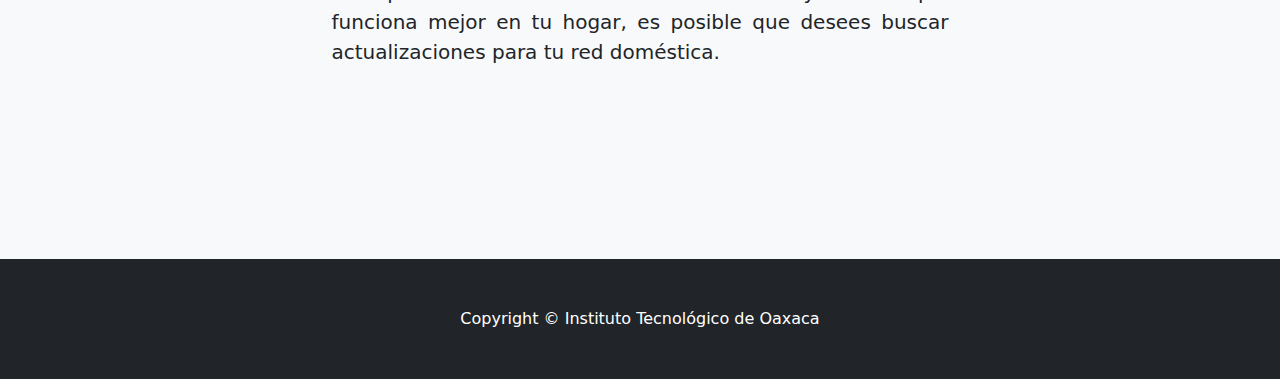
==== commit f9e9db0c: "commit install end" ====
--- a/index.html
+++ b/index.html
@@ -38,15 +38,19 @@
                     </li>
                     <li class="nav-item dropdown">
                         <a class="nav-link dropdown-toggle" data-bs-toggle="dropdown" href="#" role="button"
-                            aria-haspopup="true" aria-expanded="true">Instalación</a>
+                            aria-haspopup="true" aria-expanded="true">Instalación de red</a>
                         <div class="dropdown-menu" data-bs-popper="static">
                             <a class="dropdown-item" href="/instalacion.html#def">Definición</a>
-                            <a class="dropdown-item" href="/instalacion.html#beneficios">Tipo de red</a>
-                            <a class="dropdown-item" href="/instalacion.html#consejos">Acceso a internet</a>
-                            <a class="dropdown-item" href="/instalacion.html#proveedor">Configuracion del router</a>
-                            <a class="dropdown-item" href="/instalacion.html#seguridad">Verificación de internet</a>
+                            <a class="dropdown-item" href="/instalacion.html#i1">Instalación</a>
+                            <a class="dropdown-item" href="/instalacion.html#i2">Accesibilidad</a>
+                            <a class="dropdown-item" href="/instalacion.html#i3">Distancia</a>
+                            <a class="dropdown-item" href="/instalacion.html#i4">Identificación de necesidades</a>
+                            <a class="dropdown-item" href="/instalacion.html#i5">Adquisición de hardware</a>
+                            <a class="dropdown-item" href="/instalacion.html#i6">Configuración</a>
+                            <a class="dropdown-item" href="/instalacion.html#i7">Verificación de conexión</a>
+                            <a class="dropdown-item" href="/instalacion.html#i8">Uso compartido</a>
                         </div>
-                        
+
                     </li>
                 </ul>
             </div>
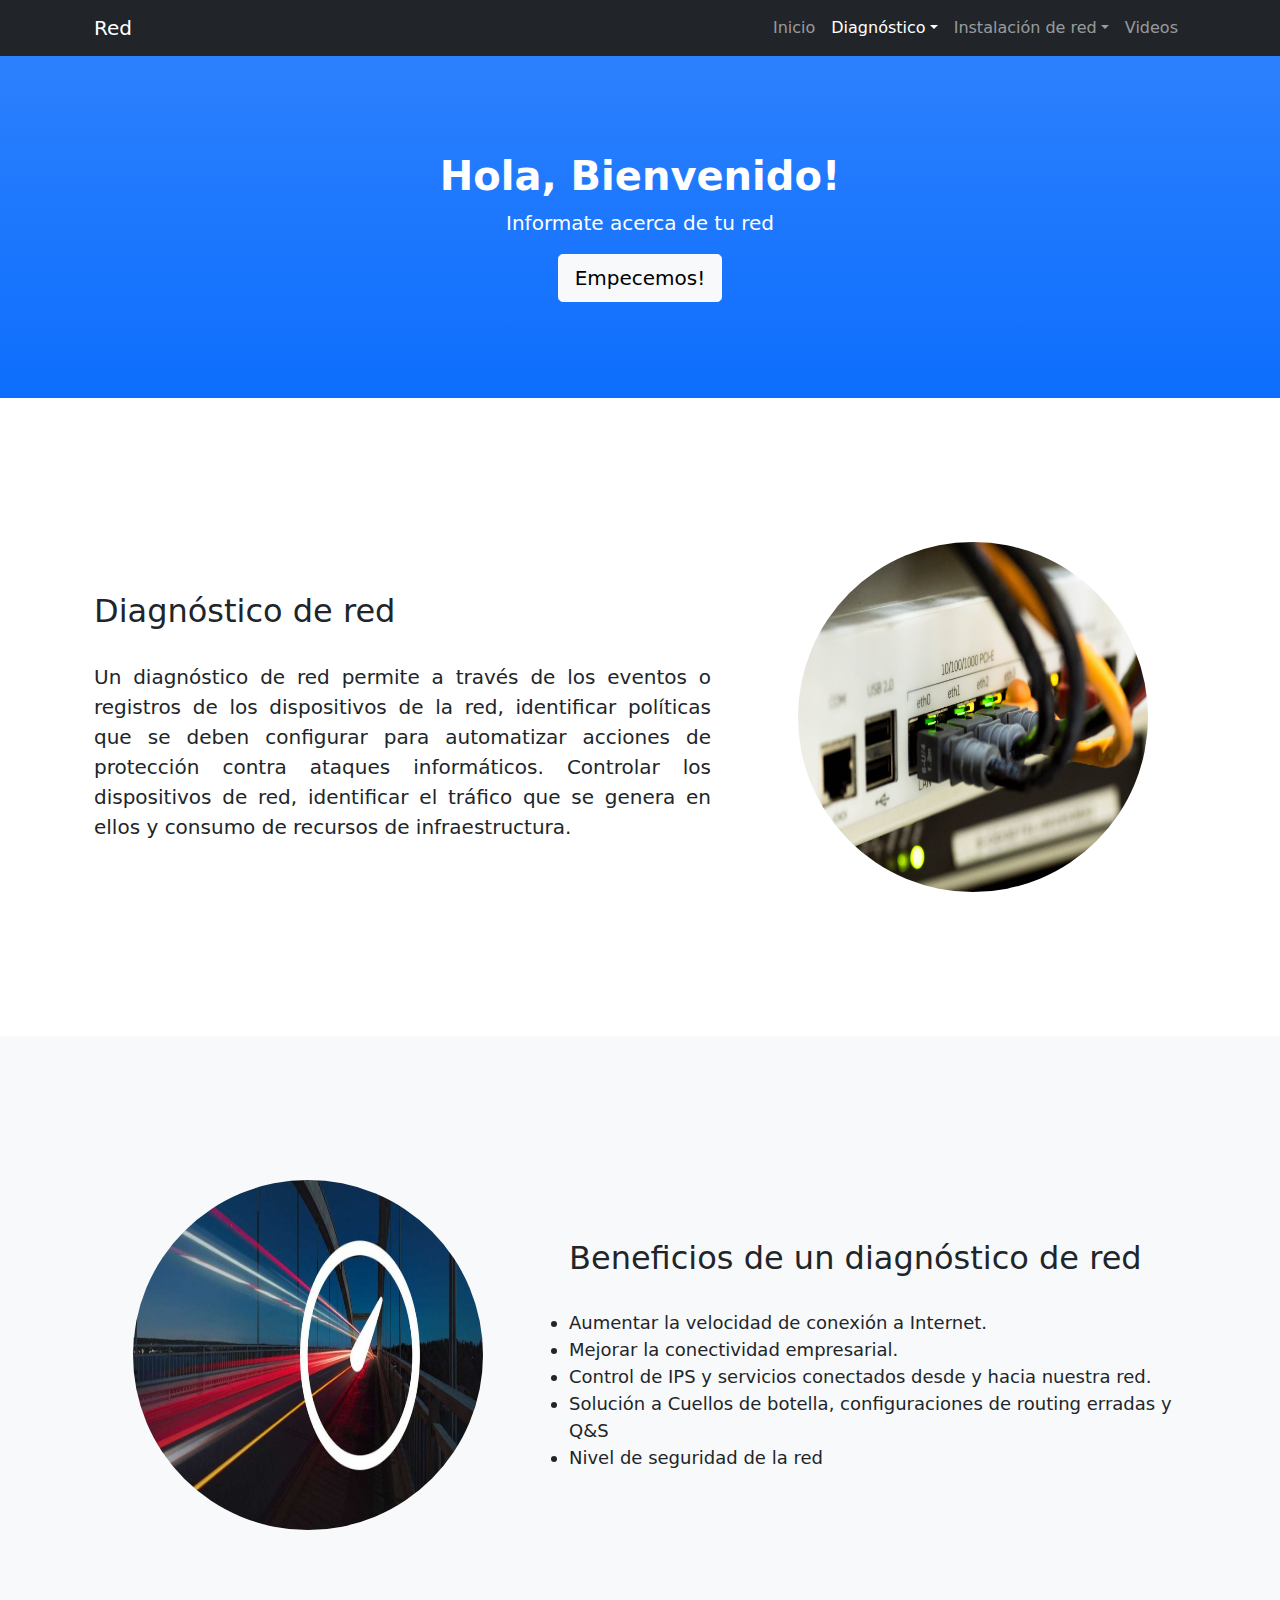
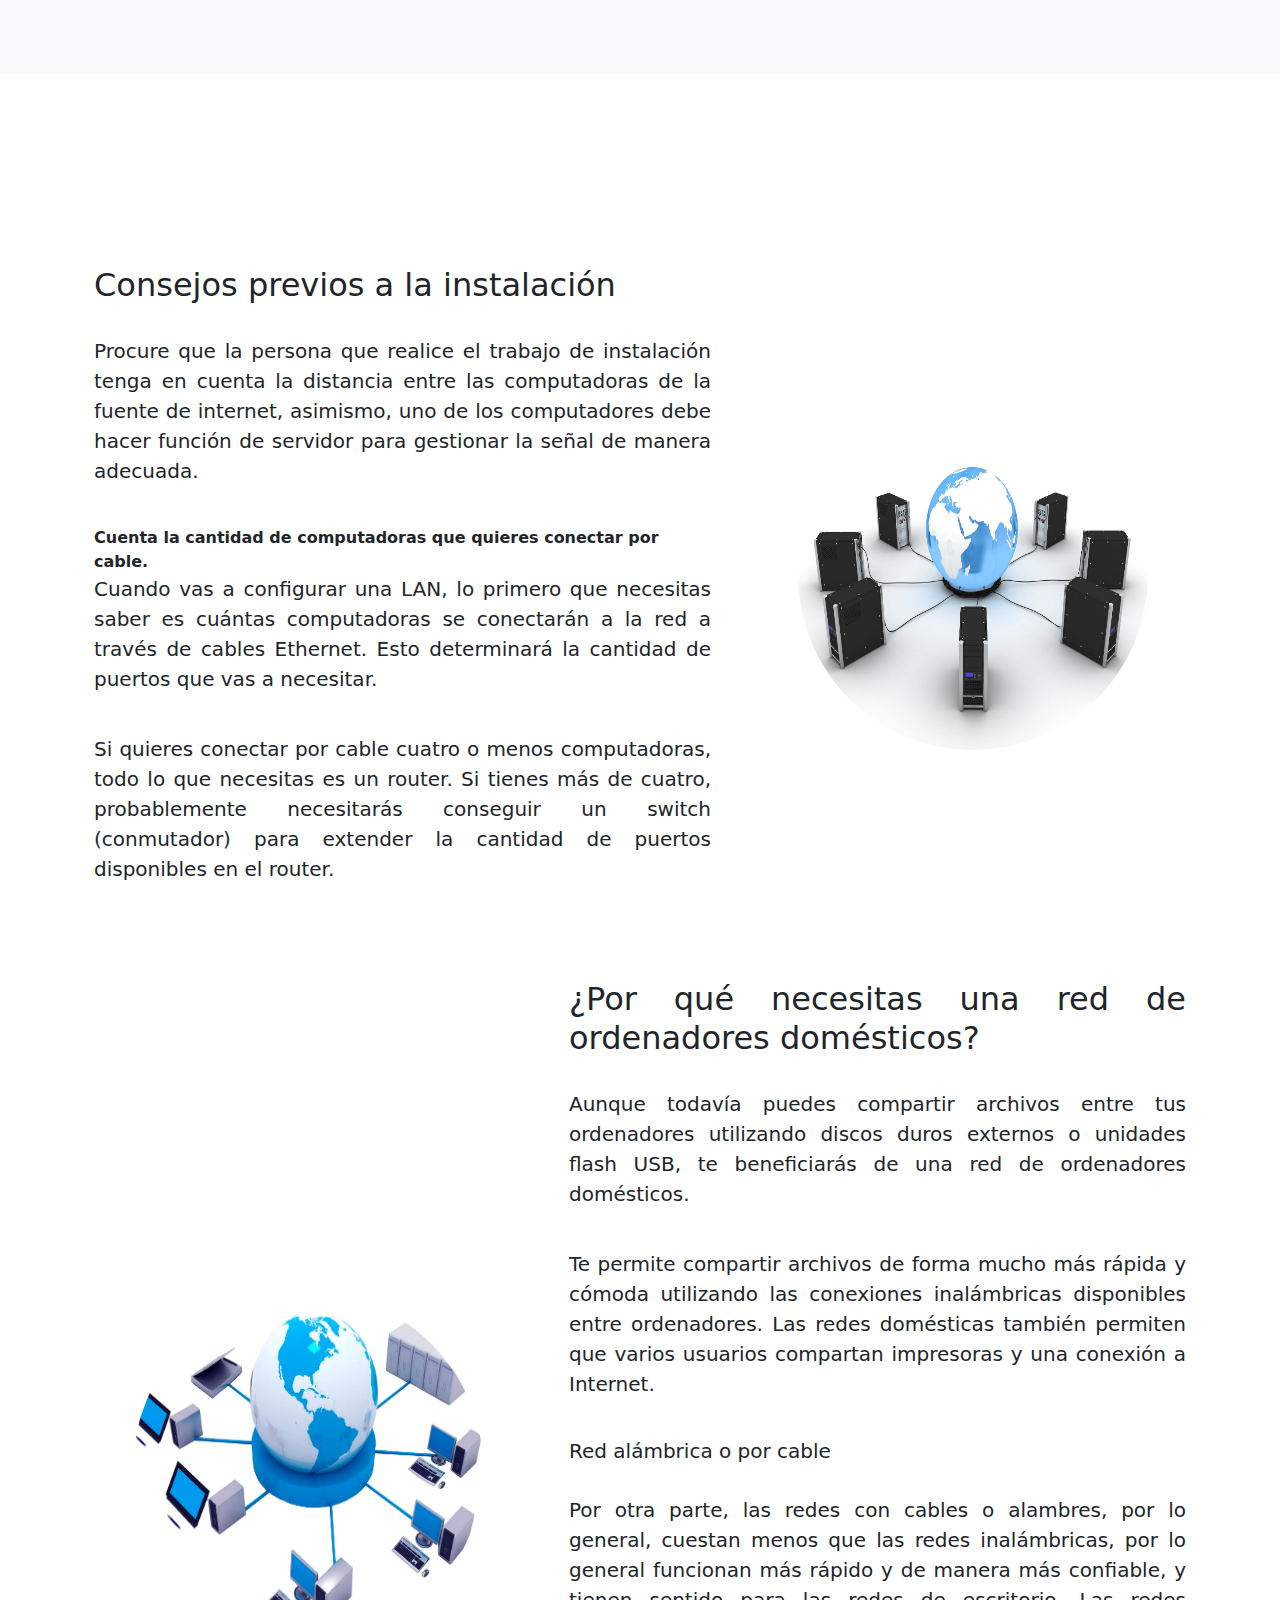
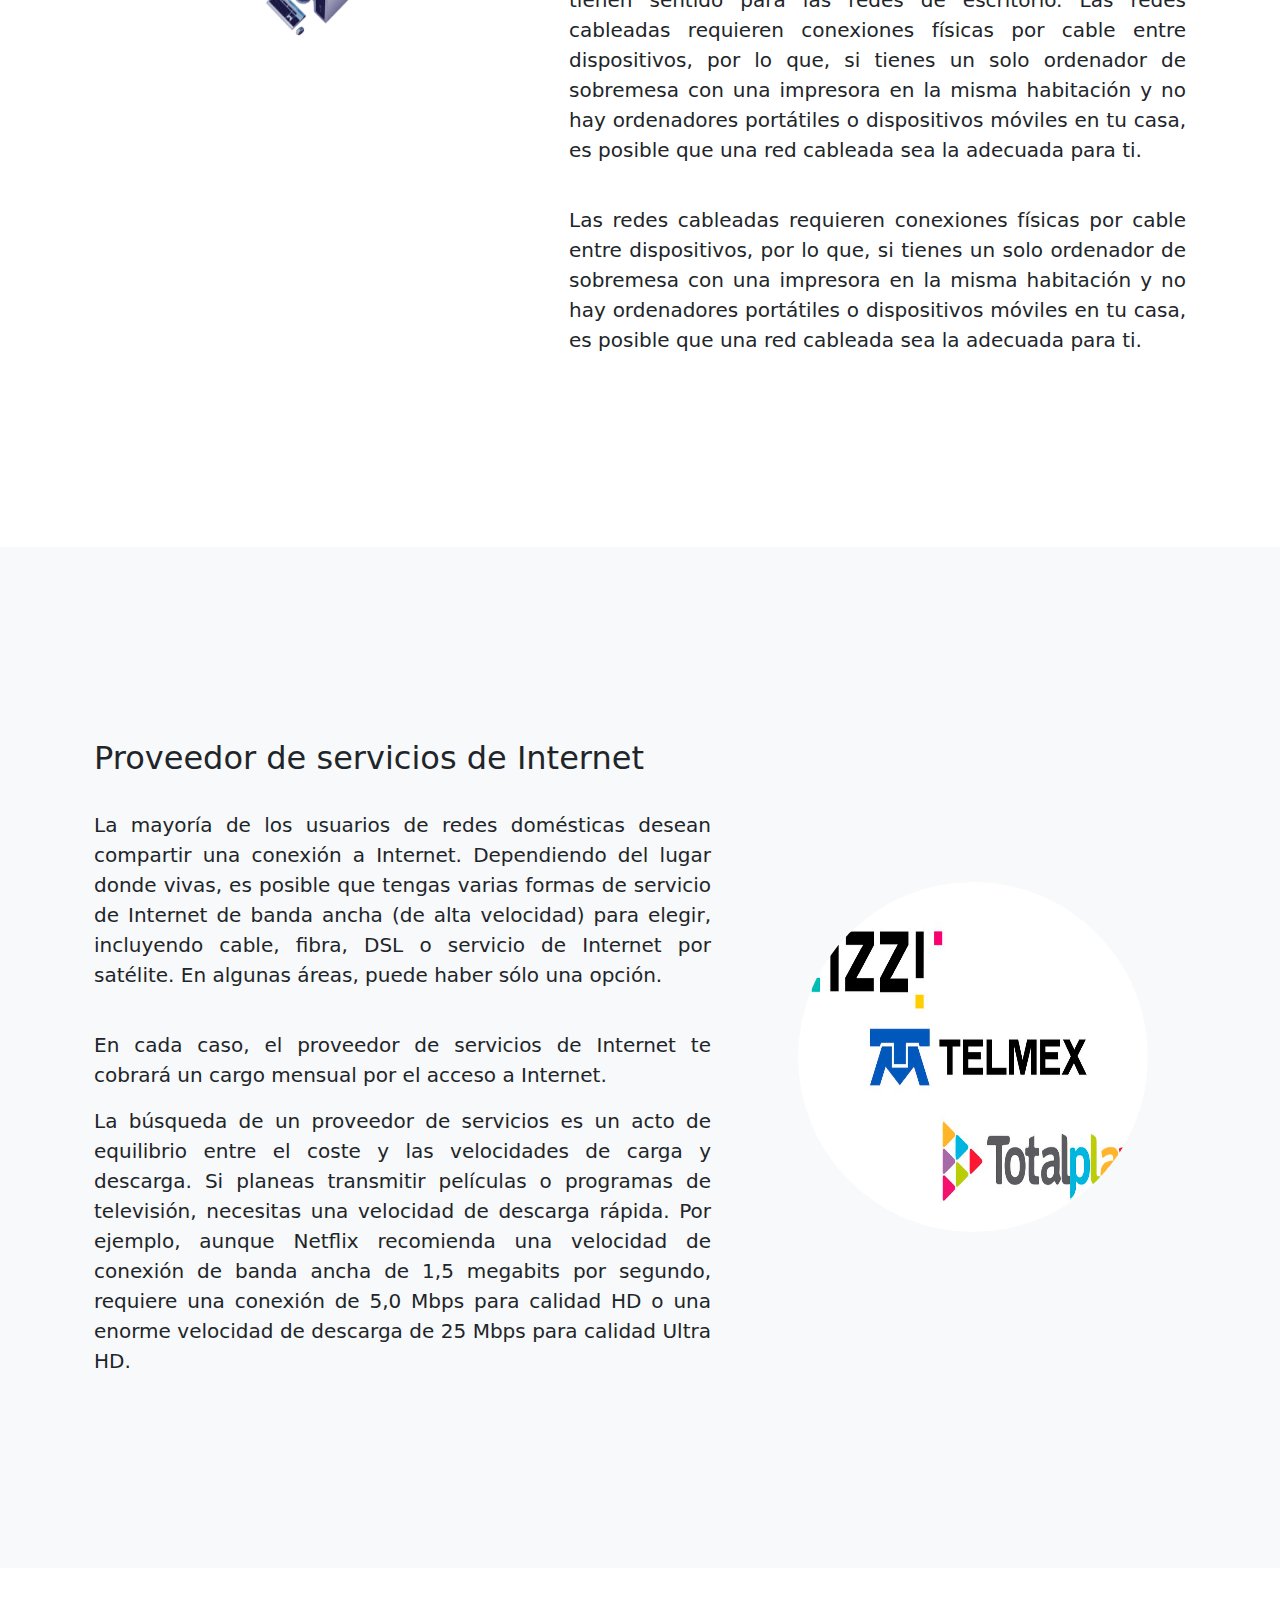
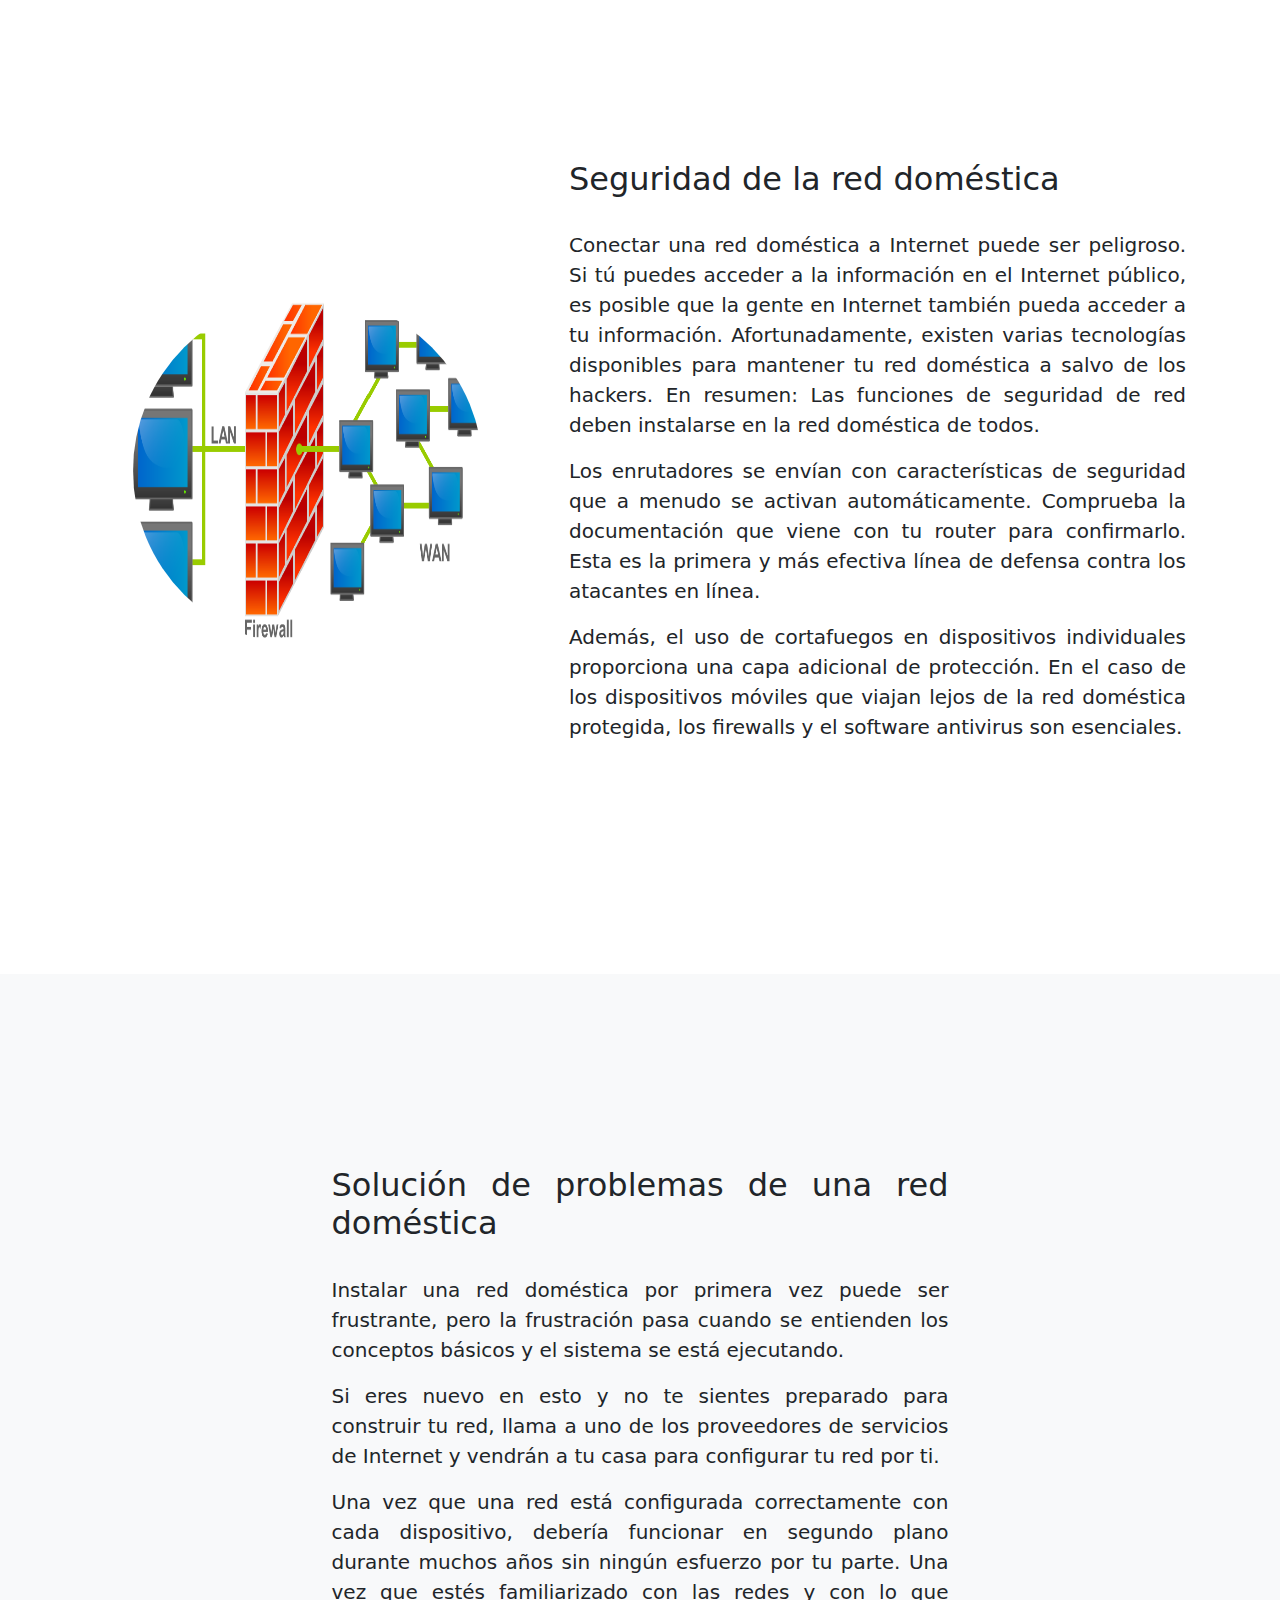
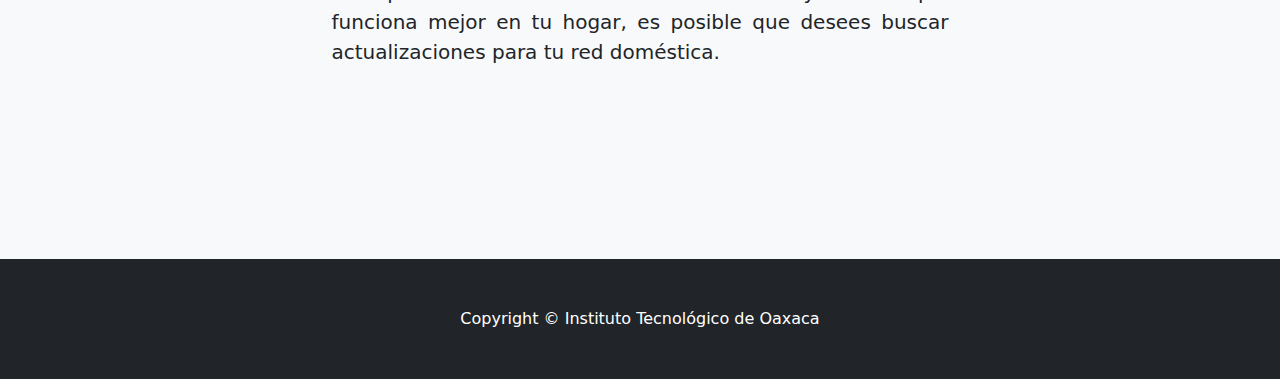
==== commit e3b5883c: "commit add videos" ====
--- a/index.html
+++ b/index.html
@@ -52,6 +52,7 @@
                         </div>
 
                     </li>
+                    <li class="nav-item"><a class="nav-link" href="/videos.html">Videos</a></li>
                 </ul>
             </div>
         </div>
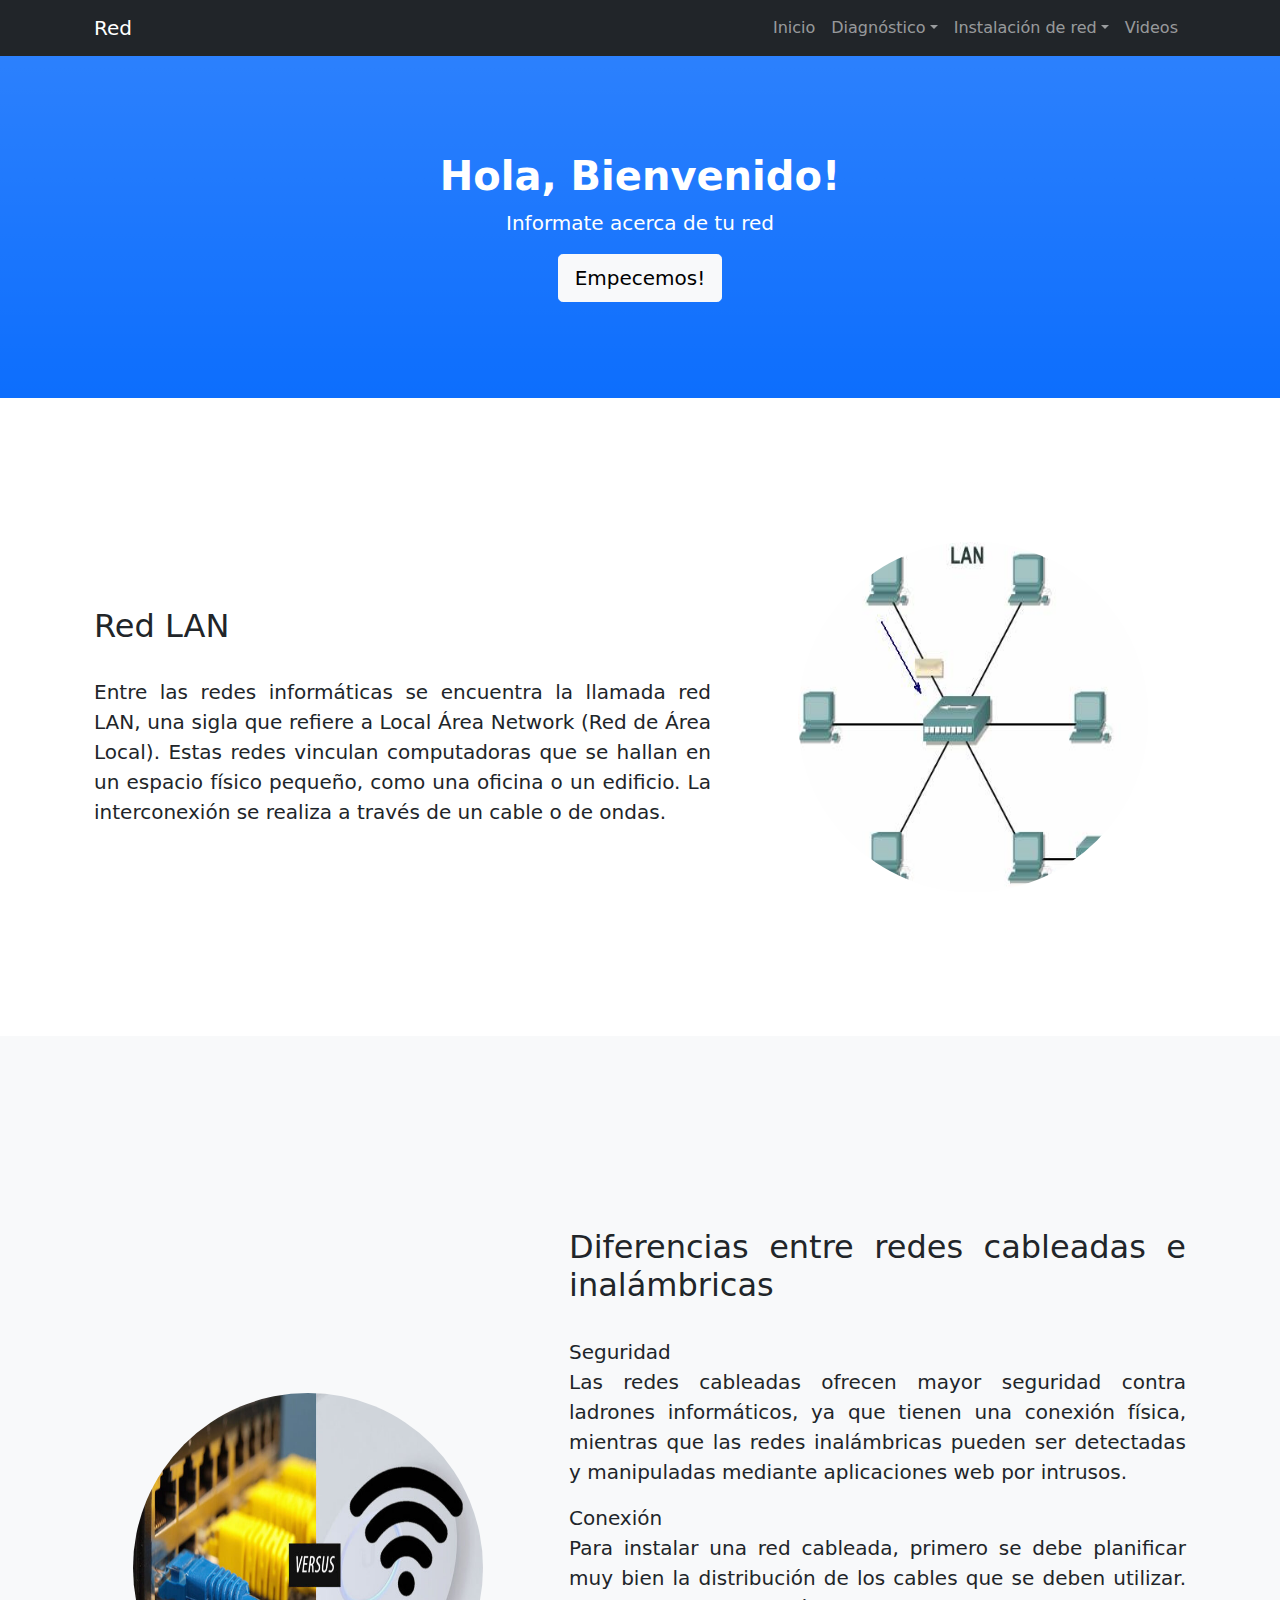
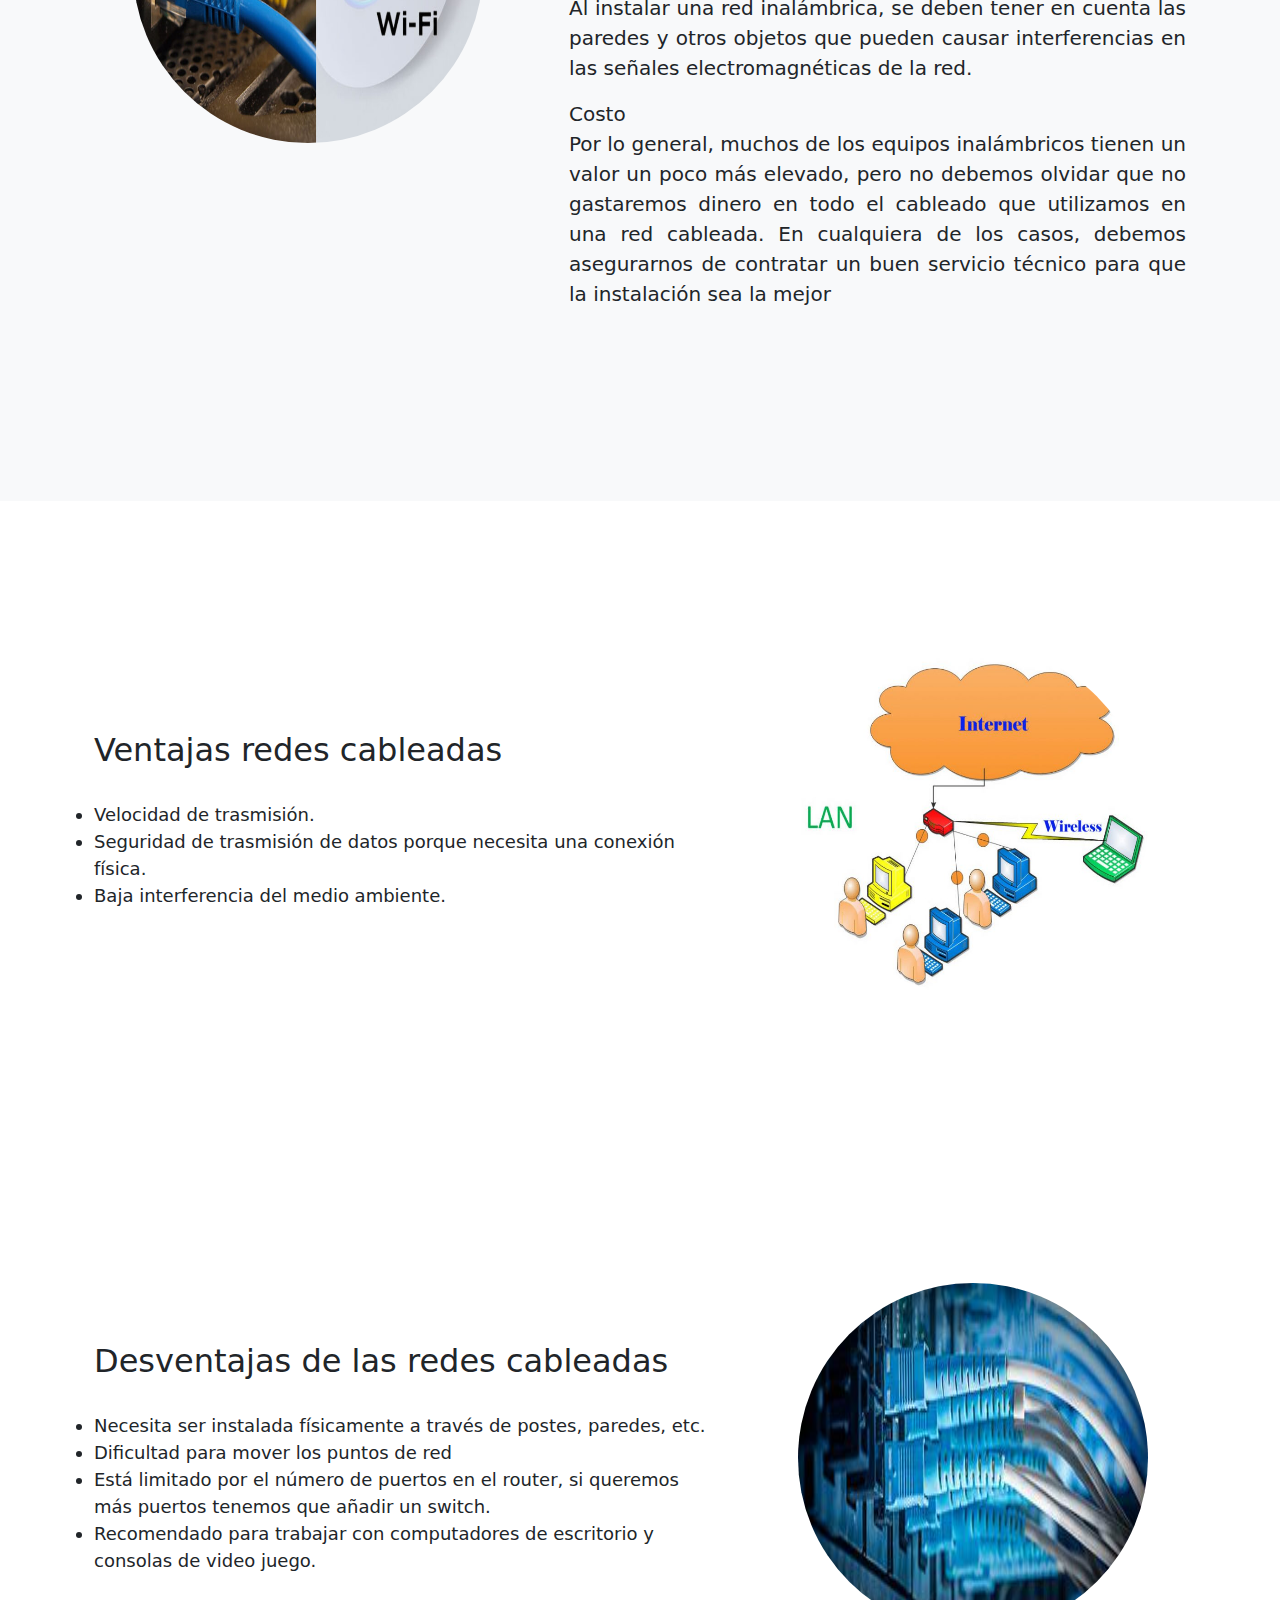
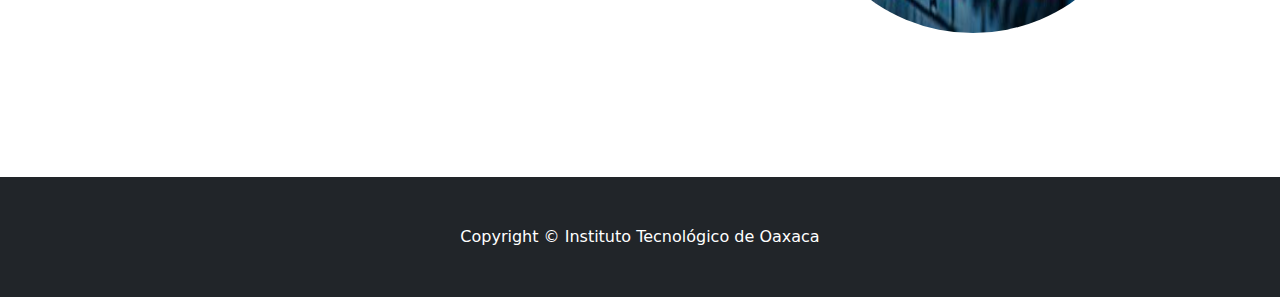
==== commit 77e0b941: "commit change index" ====
--- a/index.html
+++ b/index.html
@@ -6,7 +6,7 @@
     <meta name="viewport" content="width=device-width, initial-scale=1, shrink-to-fit=no" />
     <meta name="description" content="" />
     <meta name="author" content="" />
-    <title>Scrolling Nav - Start Bootstrap Template</title>
+    <title>Inicio</title>
     <link rel="icon" type="image/x-icon" href="assets/favicon.ico" />
     <!-- Core theme CSS (includes Bootstrap)-->
     <link href="css/styles.css" rel="stylesheet" />
@@ -34,7 +34,7 @@
                             <a class="dropdown-item" href="#seguridad">Seguridad de la red doméstica</a>
                             <a class="dropdown-item" href="#solucion">Solución de problemas</a>
                         </div>
-                        
+
                     </li>
                     <li class="nav-item dropdown">
                         <a class="nav-link dropdown-toggle" data-bs-toggle="dropdown" href="#" role="button"
@@ -62,46 +62,58 @@
         <div class="container px-4 text-center">
             <h1 class="fw-bolder">Hola, Bienvenido!</h1>
             <p class="lead">Informate acerca de tu red</p>
-            <a class="btn btn-lg btn-light" href="#definicion">Empecemos!</a>
+            <a class="btn btn-lg btn-light" href="#h1">Empecemos!</a>
         </div>
     </header>
     <!-- About section-->
-    <section id="definicion">
+    <section id="h1">
         <div class="container px-4">
             <div class="row gx-5 align-items-center justify-content-center">
                 <div class="col-lg-8 col-xl-7 col-xxl-6">
                     <div class="my-5 text-center text-xl-start">
-                        <h2>Diagnóstico de red</h2>
+                        <h2>Red LAN
+                        </h2>
                         <br>
-                        <p align="justify" class="lead">Un diagnóstico de red permite a través de los eventos o
-                            registros de los dispositivos de la red, identificar políticas que se deben configurar para
-                            automatizar acciones de protección contra ataques informáticos. Controlar los dispositivos
-                            de red, identificar el tráfico que se genera en ellos y consumo de recursos de
-                            infraestructura.</p>
+                        <p align="justify" class="lead">Entre las redes informáticas se encuentra la llamada red LAN,
+                            una sigla que refiere a Local Área Network (Red de Área Local). Estas redes vinculan
+                            computadoras que se hallan en un espacio físico pequeño, como una oficina o un edificio. La
+                            interconexión se realiza a través de un cable o de ondas.</p>
 
                     </div>
                 </div>
                 <div class="col-xl-5 col-xxl-6 d-none d-xl-block text-center"><img class="rounded-circle-r"
-                        src="imagenes/red.jpeg" alt="..." /></div>
+                        src="imagenes/LAN.jpg" alt="..." /></div>
             </div>
         </div>
     </section>
-    <section class="bg-light" id="beneficios">
+    <section class="bg-light" id="h2">
         <div class="container px-4">
             <div class="row gx-5 align-items-center justify-content-center">
                 <div class="col-xl-5 col-xxl-6 d-none d-xl-block text-center"><img class="rounded-circle-r"
-                        src="imagenes/beneficios.jpg" alt="..." /></div>
+                        src="imagenes/vs.jpg" alt="..." /></div>
                 <div class="col-lg-8 col-xl-7 col-xxl-6">
                     <div class="my-5 text-center text-xl-start">
-                        <h2>Beneficios de un diagnóstico de red</h2>
+                        <h2 align="justify">Diferencias entre redes cableadas e inalámbricas</h2>
                         <br>
-                        <li class="lead" style="font-size: 18px">Aumentar la velocidad de conexión a Internet.</li>
-                        <li class="lead" style="font-size: 18px">Mejorar la conectividad empresarial.</li>
-                        <li class="lead" style="font-size: 18px">Control de IPS y servicios conectados desde y hacia
-                            nuestra red.</li>
-                        <li class="lead" style="font-size: 18px">Solución a Cuellos de botella, configuraciones de
-                            routing erradas y Q&S</li>
-                        <li class="lead" style="font-size: 18px">Nivel de seguridad de la red</li>
+                        <strong class="lead">Seguridad</strong>
+
+                        <p align="justify" class="lead">Las redes cableadas ofrecen mayor seguridad contra ladrones
+                            informáticos, ya que tienen una conexión física, mientras que las redes inalámbricas pueden
+                            ser detectadas y manipuladas mediante aplicaciones web por intrusos.</p>
+
+                        <strong class="lead">Conexión</strong>
+
+                        <p align="justify" class="lead">Para instalar una red cableada, primero se debe planificar muy
+                            bien la distribución de los cables que se deben utilizar. Al instalar una red inalámbrica,
+                            se deben tener en cuenta las paredes y otros objetos que pueden causar interferencias en las
+                            señales electromagnéticas de la red.</p>
+
+                        <strong class="lead">Costo</strong>
+
+                        <p align="justify" class="lead">Por lo general, muchos de los equipos inalámbricos tienen un
+                            valor un poco más elevado, pero no debemos olvidar que no gastaremos dinero en todo el
+                            cableado que utilizamos en una red cableada. En cualquiera de los casos, debemos asegurarnos
+                            de contratar un buen servicio técnico para que la instalación sea la mejor</p>
 
 
                     </div>
@@ -111,70 +123,49 @@
         </div>
     </section>
     <!-- Services section-->
-    <section id="consejos">
+    <section id="h3">
         <div class="container px-4">
             <div class="row gx-5 align-items-center justify-content-center">
                 <div class="col-lg-8 col-xl-7 col-xxl-6">
                     <div class="my-5 text-center text-xl-start">
-                        <h2>Consejos previos a la instalación</h2>
+                        <h2>Ventajas redes cableadas</h2>
                         <br>
-                        <p align="justify" class="lead">Procure que la persona que realice el trabajo de instalación
-                            tenga en cuenta la distancia entre las computadoras de la fuente de internet, asimismo, uno
-                            de los computadores debe hacer función de servidor para gestionar la señal de manera
-                            adecuada.</p>
-                        <br>
-                        <strong align"justify">Cuenta la cantidad de computadoras que quieres conectar por cable.
-                        </strong>
-                        <br>
-                        <p class="lead" align="justify">Cuando vas a configurar una LAN, lo primero que necesitas saber
-                            es cuántas computadoras se conectarán a la red a través de cables Ethernet. Esto determinará
-                            la cantidad de puertos que vas a necesitar.</p>
-                        <br>
-                        <p class="lead" align="justify">Si quieres conectar por cable cuatro o menos computadoras, todo
-                            lo que necesitas es un router. Si tienes más de cuatro, probablemente necesitarás conseguir
-                            un switch (conmutador) para extender la cantidad de puertos disponibles en el router.</p>
+                        <li class="lead" style="font-size: 18px">Velocidad de trasmisión.</li>
+                        <li class="lead" style="font-size: 18px">Seguridad de trasmisión de datos porque necesita una
+                            conexión física.</li>
+                        <li class="lead" style="font-size: 18px">Baja interferencia del medio ambiente.</li>
+
                     </div>
                 </div>
                 <div class="col-xl-5 col-xxl-6 d-none d-xl-block text-center"><img class="rounded-circle-r"
-                        src="imagenes/mundo.jpg" alt="..." /></div>
-            </div>
-            <div class="row gx-5 align-items-center justify-content-center">
-                <div class="col-xl-5 col-xxl-6 d-none d-xl-block text-center"><img class="rounded-circle-r"
-                        src="imagenes/red2.png" alt="..." /></div>
-                <div class="col-lg-8 col-xl-7 col-xxl-6">
-                    <div class="my-5 text-center text-xl-start">
-                        <h2 align="justify">¿Por qué necesitas una red de ordenadores domésticos?</h2>
-                        <br>
-                        <p class="lead" align="justify">Aunque todavía puedes compartir archivos entre tus ordenadores
-                            utilizando discos duros externos o unidades flash USB, te beneficiarás de una red de
-                            ordenadores domésticos.</p>
-                        <br>
-                        <p class="lead" align="justify">Te permite compartir archivos de forma mucho más rápida y cómoda
-                            utilizando las conexiones inalámbricas disponibles entre ordenadores. Las redes domésticas
-                            también permiten que varios usuarios compartan impresoras y una conexión a Internet.</p>
-                        <br>
-                        <h5>Red alámbrica o por cable</h5>
-                        <br>
-                        <p class="lead" align="justify">Por otra parte, las redes con cables o alambres, por lo general,
-                            <strong>cuestan menos que las redes inalámbricas</strong>, por lo general <strong>funcionan
-                                más rápido y de manera más confiable</strong>, y tienen sentido para las redes de
-                            escritorio.
-                            Las redes cableadas requieren conexiones físicas por cable entre dispositivos, por lo que,
-                            si tienes un solo ordenador de sobremesa con una impresora en la misma habitación y no hay
-                            ordenadores portátiles o dispositivos móviles en tu casa, es posible que una red cableada
-                            sea la adecuada para ti.</p>
-                        <br>
-                        <p class="lead" align="justify"><strong>Las redes cableadas</strong> requieren conexiones
-                            físicas por cable entre dispositivos, por lo que, si tienes un solo ordenador de sobremesa
-                            con una impresora en la misma habitación y no hay ordenadores portátiles o dispositivos
-                            móviles en tu casa, es posible que una red cableada sea la adecuada para ti.</p>
-
-                    </div>
-                </div>
-
+                        src="imagenes/redes-lan-ejemplos-768x663.jpg" alt="..." /></div>
             </div>
 
 
+
+        </div>
+
+    </section>
+
+    <section id="h4">
+        <div class="container px-4">
+            <div class="row gx-5 align-items-center justify-content-center">
+                <div class="col-lg-8 col-xl-7 col-xxl-6">
+                    <div class="my-5 text-center text-xl-start">
+                        <h2>Desventajas de las redes cableadas</h2>
+                        <br>
+                        <li class="lead" style="font-size: 18px">Necesita ser instalada físicamente a través de postes,
+                            paredes, etc.</li>
+                        <li class="lead" style="font-size: 18px">Dificultad para mover los puntos de red</li>
+                        <li class="lead" style="font-size: 18px">Está limitado por el número de puertos en el router, si
+                            queremos más puertos tenemos que añadir un switch.</li>
+                        <li class="lead" style="font-size: 18px">Recomendado para trabajar con computadores de
+                            escritorio y consolas de video juego.</li>
+                    </div>
+                </div>
+                <div class="col-xl-5 col-xxl-6 d-none d-xl-block text-center"><img class="rounded-circle-r"
+                        src="imagenes/th.jfif" alt="..." /></div>
+            </div>
 
 
 
@@ -184,116 +175,7 @@
 
 
 
-    <section class="bg-light" id="proveedor">
-        <div class="container px-4">
-            <div class="row gx-5 align-items-center justify-content-center">
-                <div class="col-lg-8 col-xl-7 col-xxl-6">
-                    <div class="my-5 text-center text-xl-start">
-                        <h2>Proveedor de servicios de Internet</h2>
-                        <br>
-                        <p align="justify" class="lead">La mayoría de los usuarios de redes domésticas desean compartir
-                            una conexión a Internet. Dependiendo del lugar donde vivas, es posible que tengas varias
-                            formas de servicio de Internet de banda ancha (de alta velocidad) para elegir,
-                            <strong>incluyendo cable, fibra, DSL o servicio de Internet por satélite.</strong> En
-                            algunas áreas, puede haber sólo una opción.</p>
-                        <br>
-                        <p align="justify" class="lead">En cada caso, el proveedor de servicios de Internet te cobrará
-                            un cargo mensual por el acceso a Internet.</p>
-                        <p align="justify" class="lead">La búsqueda de un proveedor de servicios <strong>es un acto de
-                                equilibrio entre el coste y las velocidades de carga y descarga.</strong> Si planeas
-                            <strong>transmitir películas o programas de televisión, </strong> necesitas una velocidad de
-                            descarga rápida. Por ejemplo, aunque Netflix recomienda una velocidad de conexión de banda
-                            ancha de 1,5 megabits por segundo, requiere una conexión de 5,0 Mbps para calidad HD o una
-                            enorme velocidad de descarga de 25 Mbps para calidad Ultra HD.</p>
-                    </div>
-                </div>
-                <div class="col-xl-5 col-xxl-6 d-none d-xl-block text-center"><img class="rounded-circle-r"
-                        src="imagenes/companias.jpg" alt="..." /></div>
-            </div>
 
-
-
-
-        </div>
-
-    </section>
-
-    <section id="seguridad">
-        <div class="container px-4">
-
-            <div class="row gx-5 align-items-center justify-content-center">
-                <div class="col-xl-5 col-xxl-6 d-none d-xl-block text-center"><img class="rounded-circle-r"
-                        src="imagenes/firewall.png" alt="..." /></div>
-                <div class="col-lg-8 col-xl-7 col-xxl-6">
-                    <div class="my-5 text-center text-xl-start">
-                        <h2 align="justify">Seguridad de la red doméstica</h2>
-                        <br>
-                        <p class="lead" align="justify">Conectar una red doméstica a Internet puede ser peligroso. Si tú
-                            puedes acceder a la información en el Internet público, <strong>es posible que la gente en
-                                Internet también pueda acceder a tu información.</strong>
-                            Afortunadamente, existen varias tecnologías disponibles para mantener tu red doméstica a
-                            salvo de los hackers. En resumen: Las funciones de seguridad de red deben instalarse en la
-                            red doméstica de todos.
-                        </p>
-
-                        <p class="lead" align="justify">
-                            Los enrutadores se envían con <strong>características de seguridad que a menudo se activan
-                                automáticamente.</strong> Comprueba la documentación que viene con tu router para
-                            confirmarlo. Esta
-                            es la primera y más efectiva línea de defensa contra los atacantes en línea.
-                        </p>
-
-                        <p class="lead" align="justify">Además, el uso de cortafuegos en dispositivos individuales
-                            proporciona una capa adicional de protección. En el caso de los dispositivos móviles que
-                            viajan lejos de la red doméstica protegida, los firewalls y el software antivirus son
-                            esenciales.</p>
-
-                        <br>
-
-                    </div>
-                </div>
-
-            </div>
-
-
-        </div>
-
-    </section>
-
-    <section class="bg-light" id="solucion">
-        <div class="container px-4">
-
-            <div class="row gx-5 align-items-center justify-content-center">
-                
-                <div class="col-lg-8 col-xl-7 col-xxl-6">
-                    <div class="my-5 text-center text-xl-start">
-                        <h2 align="justify">Solución de problemas de una red doméstica</h2>
-                        <br>
-                        <p class="lead" align="justify">Instalar una red doméstica por primera vez puede ser frustrante,
-                            pero la frustración pasa cuando se entienden los conceptos básicos y el sistema se está
-                            ejecutando.
-                        </p>
-
-                        <p class="lead" align="justify">
-                            Si eres nuevo en esto y no te sientes preparado para construir tu red, llama a uno de los
-                            proveedores de servicios de Internet y vendrán a tu casa para configurar tu red por ti.
-                        </p>
-
-
-                        <p class="lead" align="justify">Una vez que una red está configurada correctamente con cada
-                            dispositivo, debería funcionar en segundo plano durante muchos años sin ningún esfuerzo por
-                            tu parte. Una vez que estés familiarizado con las redes y con lo que funciona mejor en tu
-                            hogar, es posible que desees buscar actualizaciones para tu red doméstica.</p>
-
-                    </div>
-                </div>
-
-            </div>
-
-
-        </div>
-
-    </section>
     <!-- Footer-->
     <footer class="py-5 bg-dark">
         <div class="container px-4">
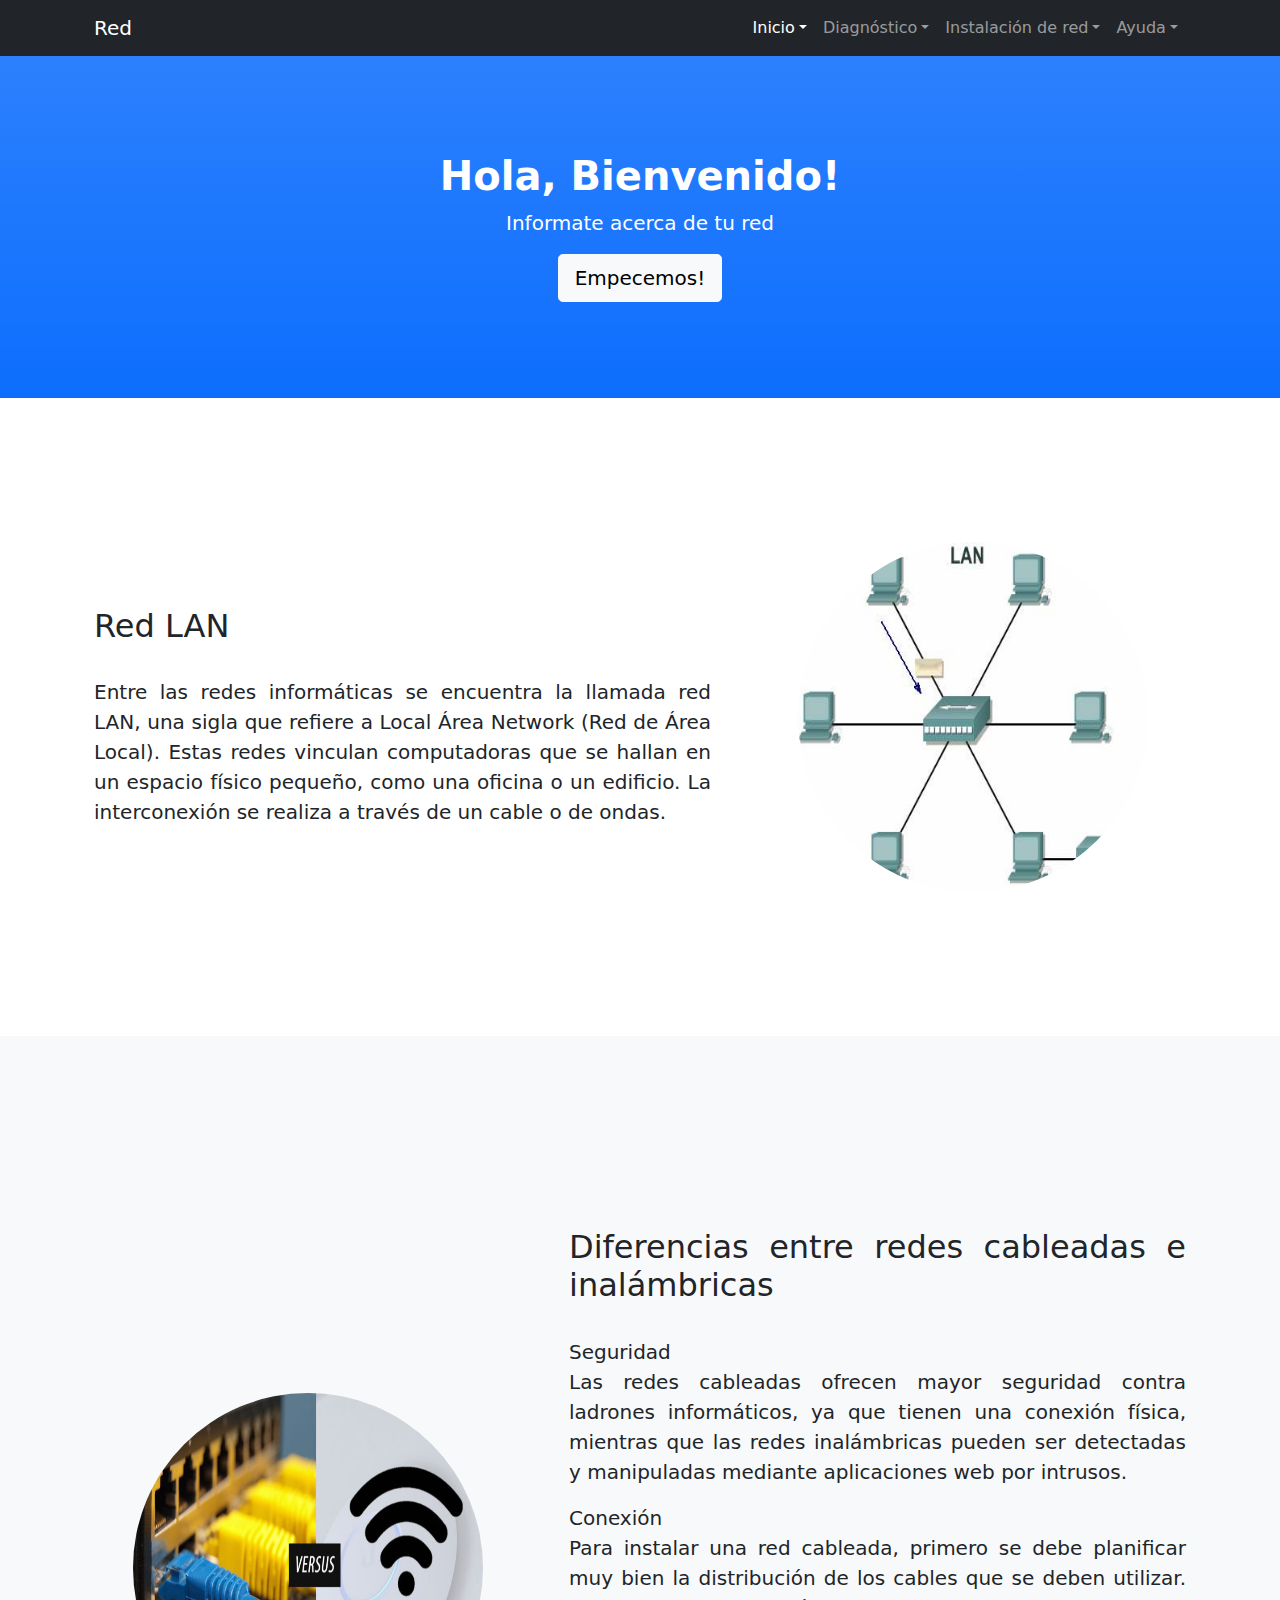
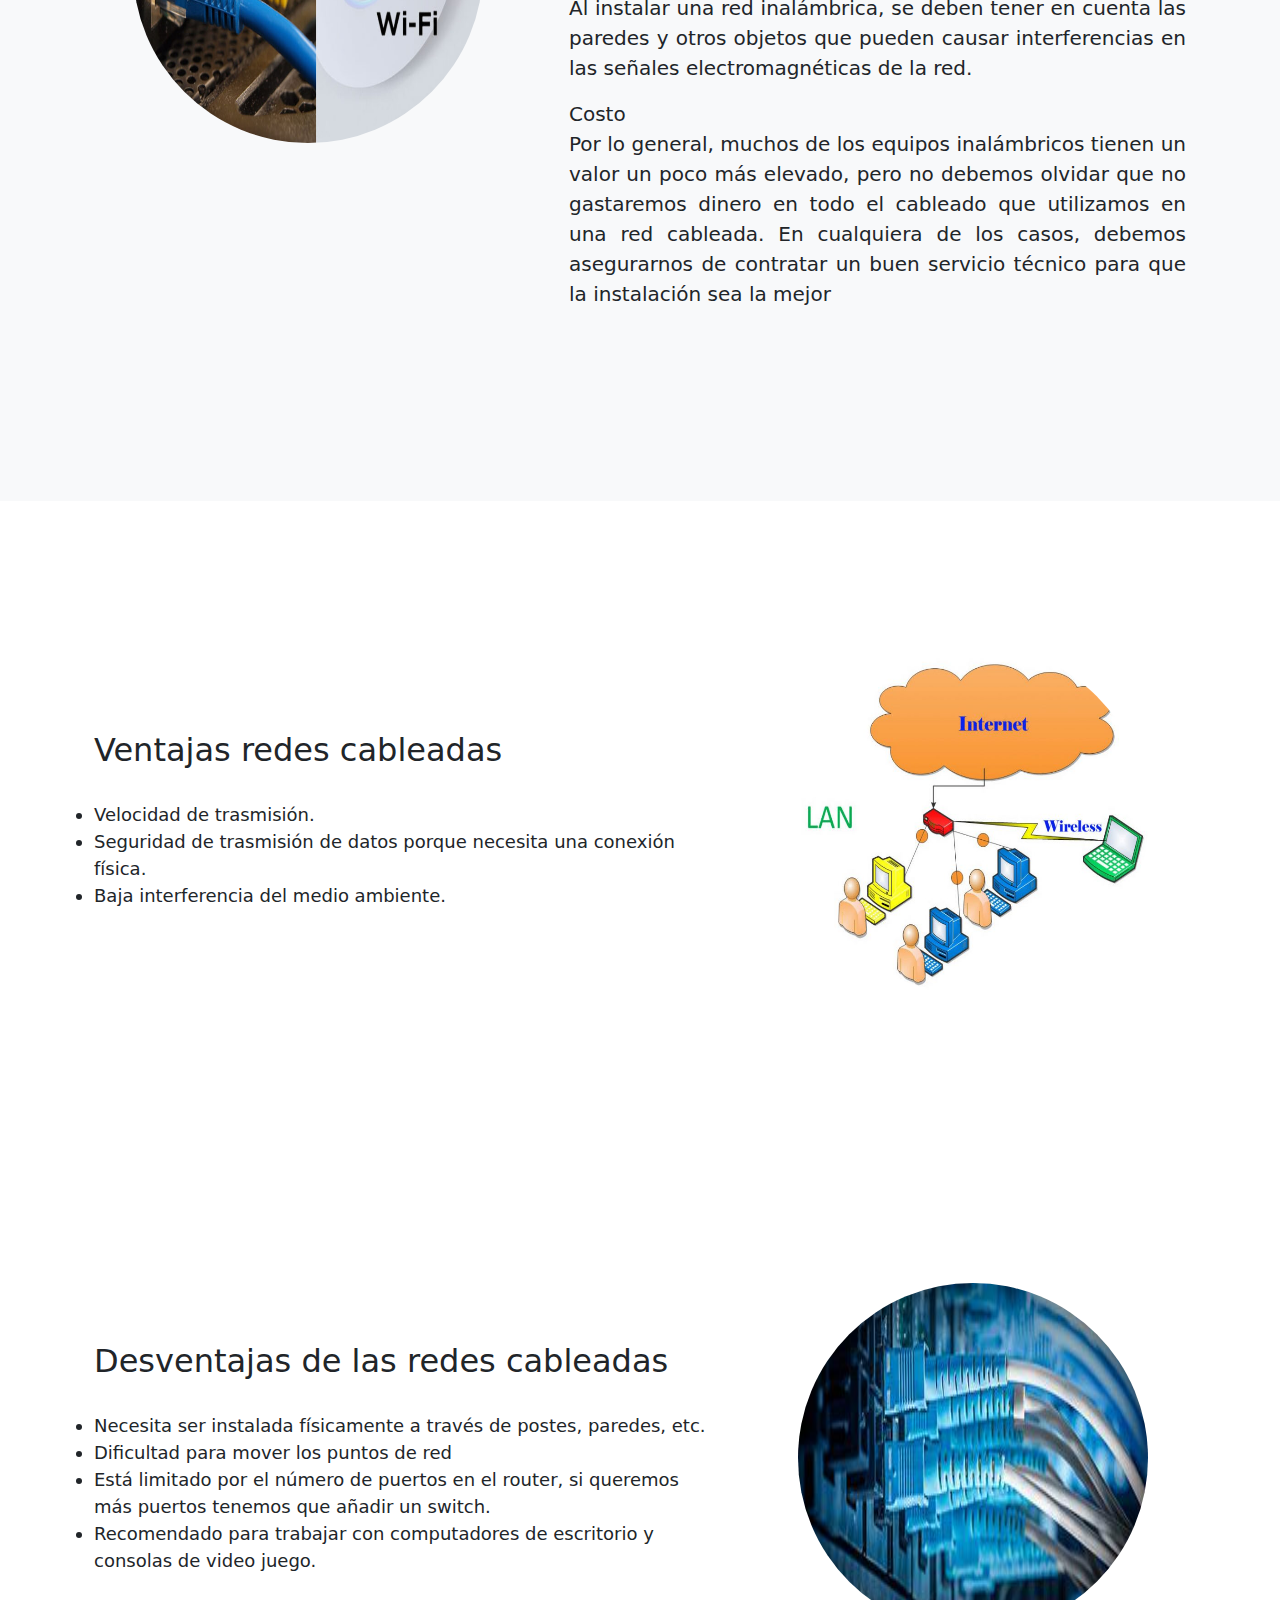
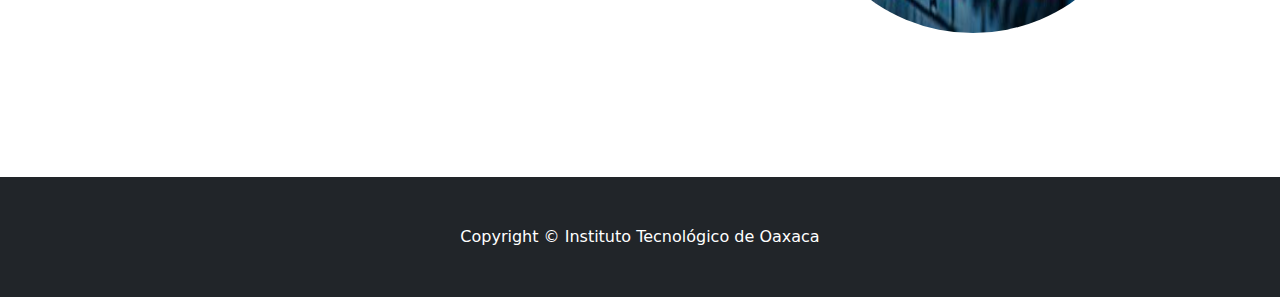
==== commit 44fb1d5d: "commit end project" ====
--- a/index.html
+++ b/index.html
@@ -22,20 +22,33 @@
                     class="navbar-toggler-icon"></span></button>
             <div class="collapse navbar-collapse" id="navbarResponsive">
                 <ul class="navbar-nav ms-auto">
-                    <li class="nav-item"><a class="nav-link" href="#about">Inicio</a></li>
+                    <li class="nav-item dropdown">
+                        <!-- TOP INICIO-->
+                        <a class="nav-link dropdown-toggle" data-bs-toggle="dropdown" href="#" role="button"
+                            aria-haspopup="true" aria-expanded="true">Inicio</a>
+                        <div class="dropdown-menu" data-bs-popper="static">
+                            <a class="dropdown-item" href="#h1">Definición</a>
+                            <a class="dropdown-item" href="#h2">Diferencias LAN vs Wi-Fi</a>
+                            <a class="dropdown-item" href="#h3">Ventajas de Red LAN</a>
+                            <a class="dropdown-item" href="#h4">Desventajas de Red LAN</a>
+                        </div>
+
+                    </li>
+                    <!-- DIAGNOSTICO-->
                     <li class="nav-item dropdown">
                         <a class="nav-link dropdown-toggle" data-bs-toggle="dropdown" href="#" role="button"
                             aria-haspopup="true" aria-expanded="true">Diagnóstico</a>
                         <div class="dropdown-menu" data-bs-popper="static">
-                            <a class="dropdown-item" href="#definicion">Definición</a>
-                            <a class="dropdown-item" href="#beneficios">Beneficios</a>
-                            <a class="dropdown-item" href="#consejos">Consejos</a>
-                            <a class="dropdown-item" href="#proveedor">Proveedores de ISP</a>
-                            <a class="dropdown-item" href="#seguridad">Seguridad de la red doméstica</a>
-                            <a class="dropdown-item" href="#solucion">Solución de problemas</a>
-                        </div>
-
-                    </li>
+                            <a class="dropdown-item" href="/diagnostico.html#definicion">Definición</a>
+                            <a class="dropdown-item" href="/diagnostico.html#beneficios">Beneficios</a>
+                            <a class="dropdown-item" href="/diagnostico.html#consejos">Consejos</a>
+                            <a class="dropdown-item" href="/diagnostico.html#proveedor">Proveedores de ISP</a>
+                            <a class="dropdown-item" href="/diagnostico.html#seguridad">Seguridad de la red doméstica</a>
+                            <a class="dropdown-item" href="/diagnostico.html#solucion">Solución de problemas</a>
+                        </div>
+
+                    </li>
+                    <!-- TOP INSTALACION-->
                     <li class="nav-item dropdown">
                         <a class="nav-link dropdown-toggle" data-bs-toggle="dropdown" href="#" role="button"
                             aria-haspopup="true" aria-expanded="true">Instalación de red</a>
@@ -52,7 +65,18 @@
                         </div>
 
                     </li>
-                    <li class="nav-item"><a class="nav-link" href="/videos.html">Videos</a></li>
+                    <!-- TOP VIDEOS-->
+                    <li class="nav-item dropdown">
+                        <a class="nav-link dropdown-toggle" data-bs-toggle="dropdown" href="#" role="button"
+                            aria-haspopup="true" aria-expanded="true">Ayuda</a>
+                        <div class="dropdown-menu" data-bs-popper="static">
+                            <a class="dropdown-item" href="/videos.html#v1">Crear red LAN</a>
+                            <a class="dropdown-item" href="/videos.html#v2">Configurar red LAN</a>
+                            <a class="dropdown-item" href="/videos.html#v3">Crimpado y ponchado de cables</a>
+                            <a class="dropdown-item" href="/videos.html#v4">Principios de redes LAN</a>
+                            <a class="dropdown-item" href="/videos.html#v5">Elementos de una red LAN</a>
+                        </div>
+                    </li>
                 </ul>
             </div>
         </div>
